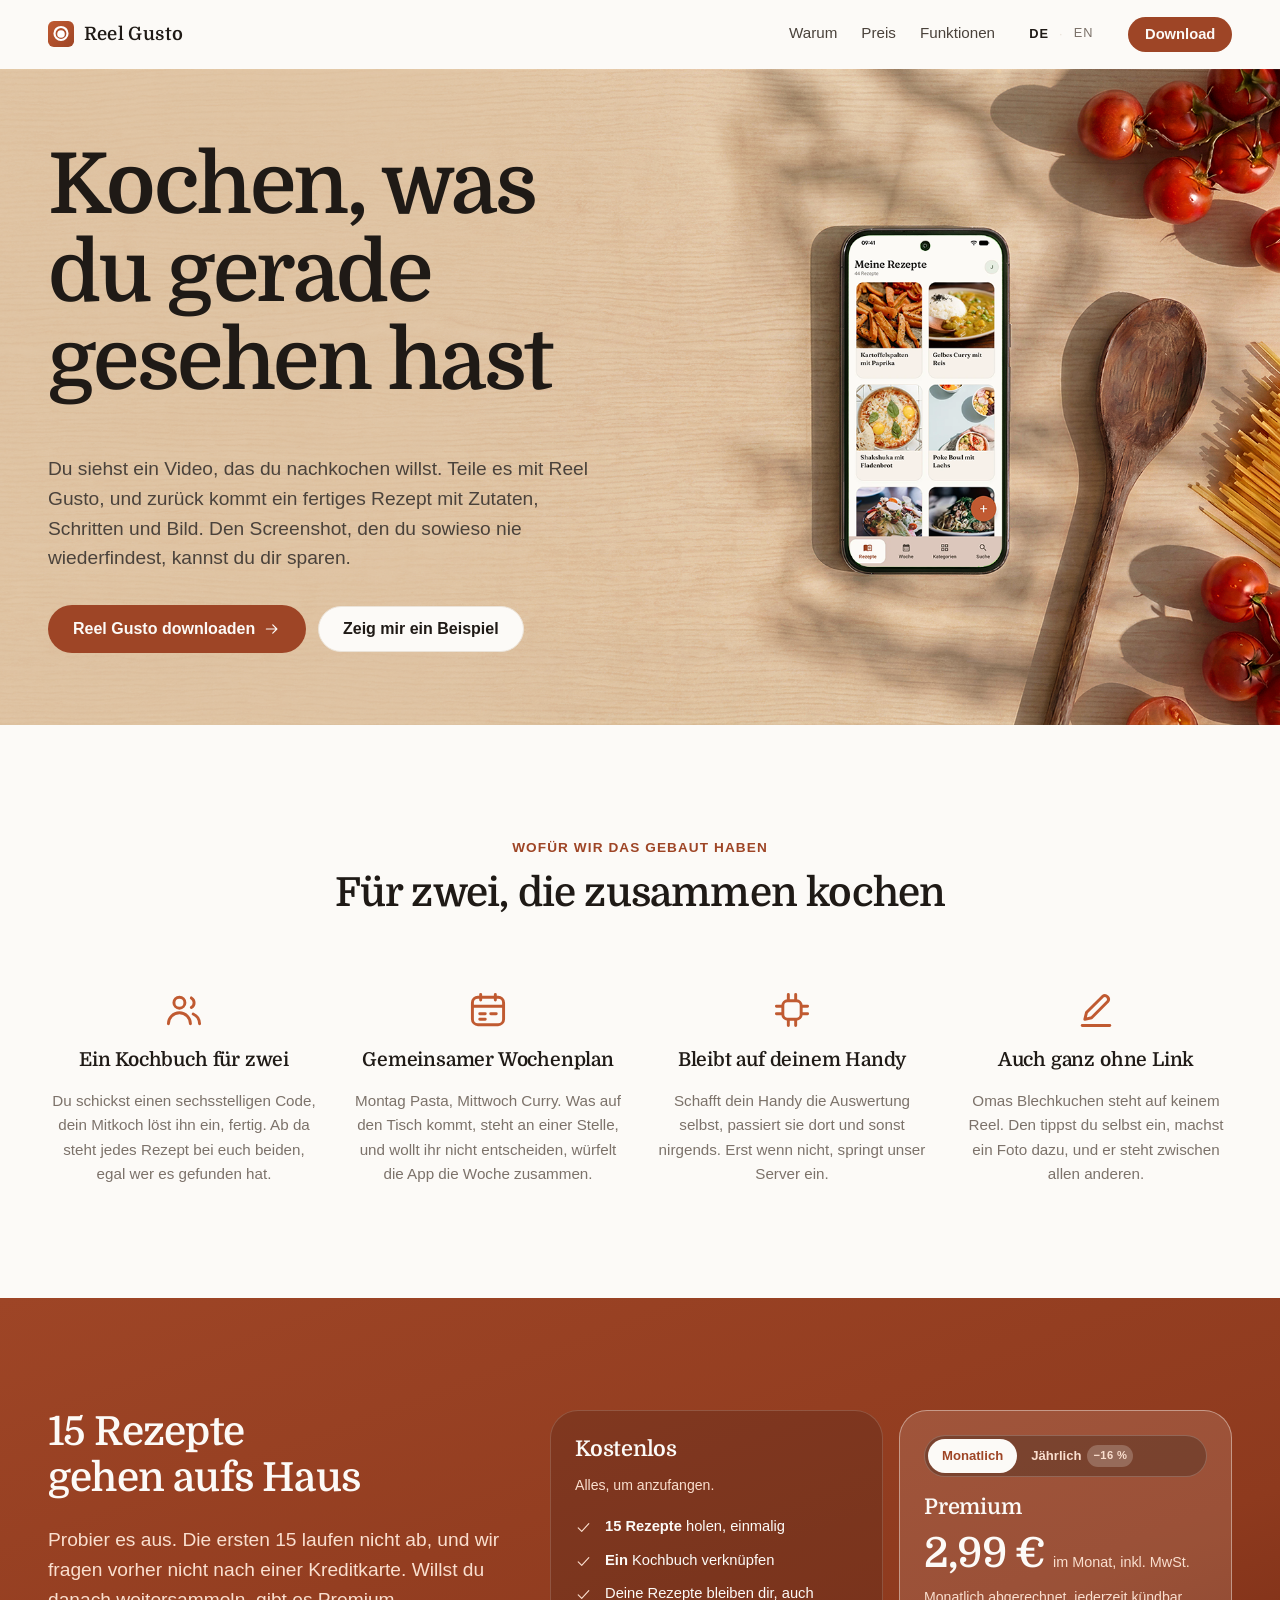
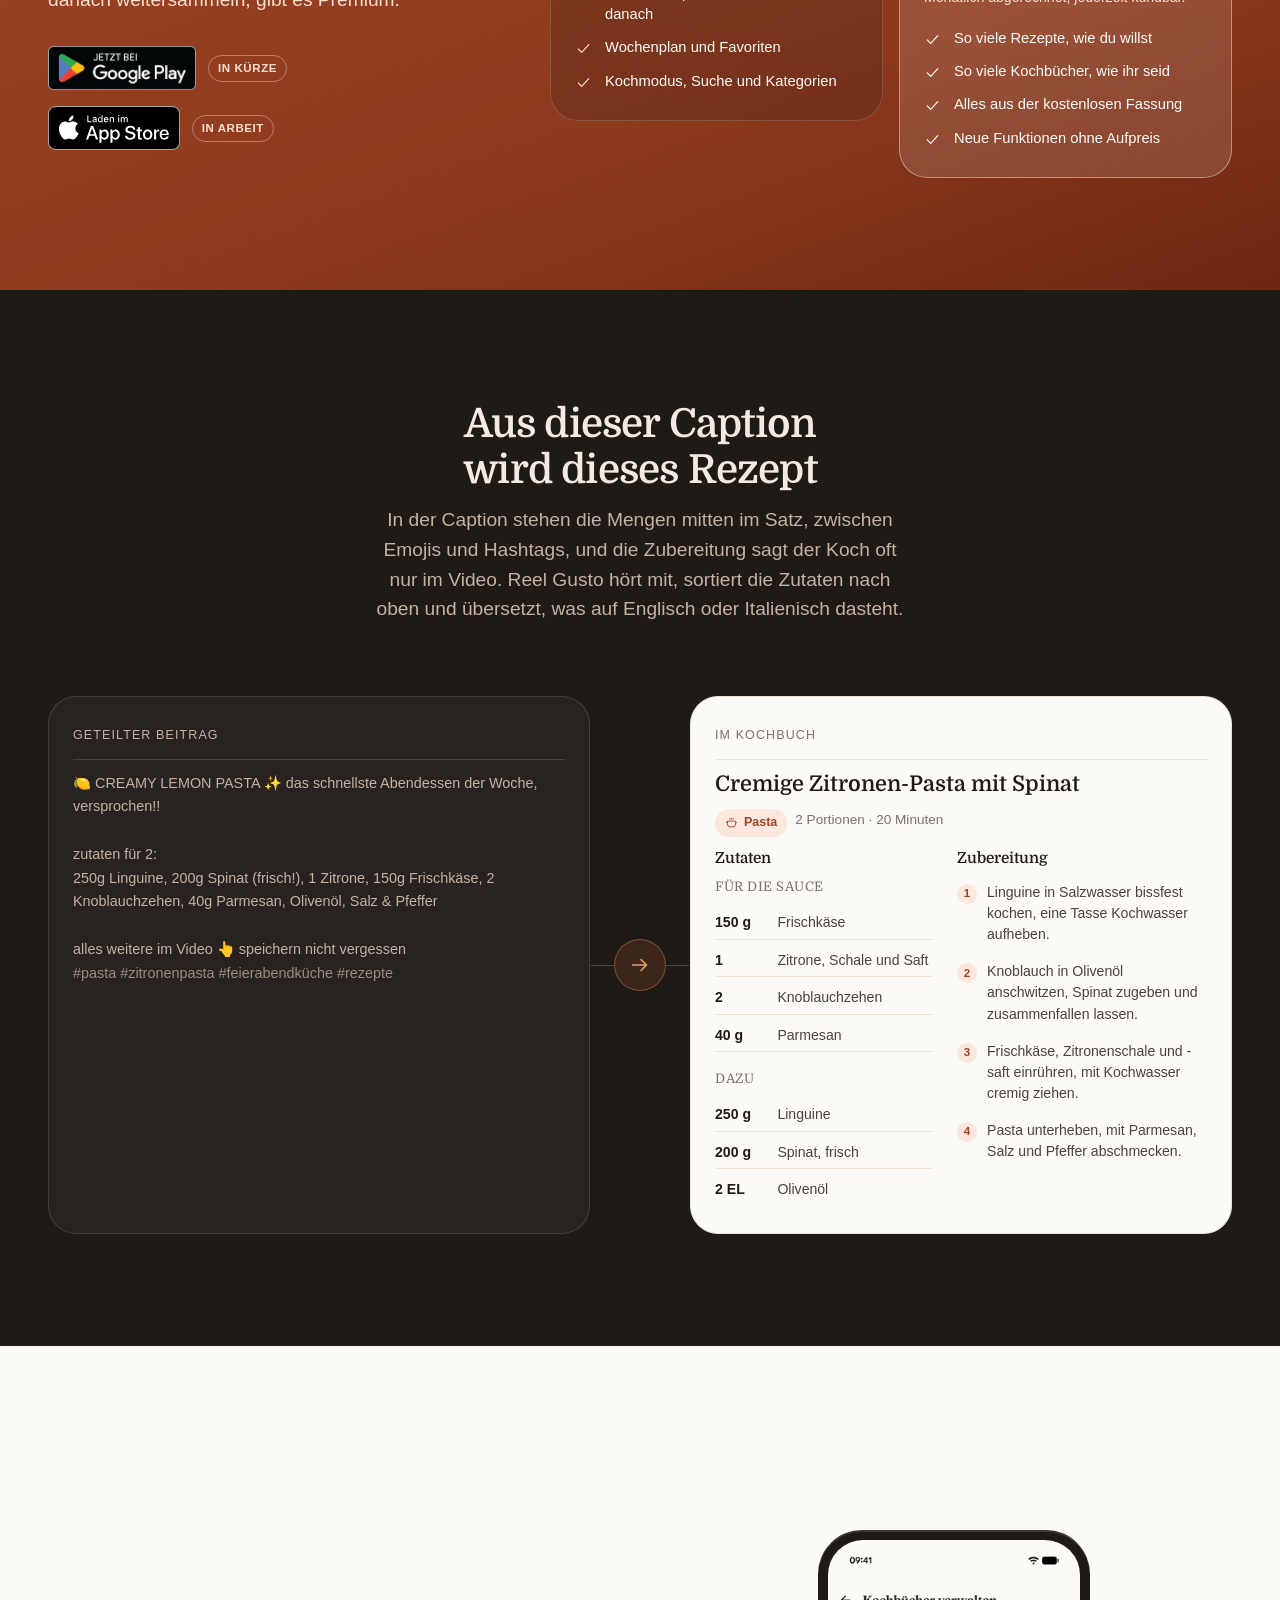
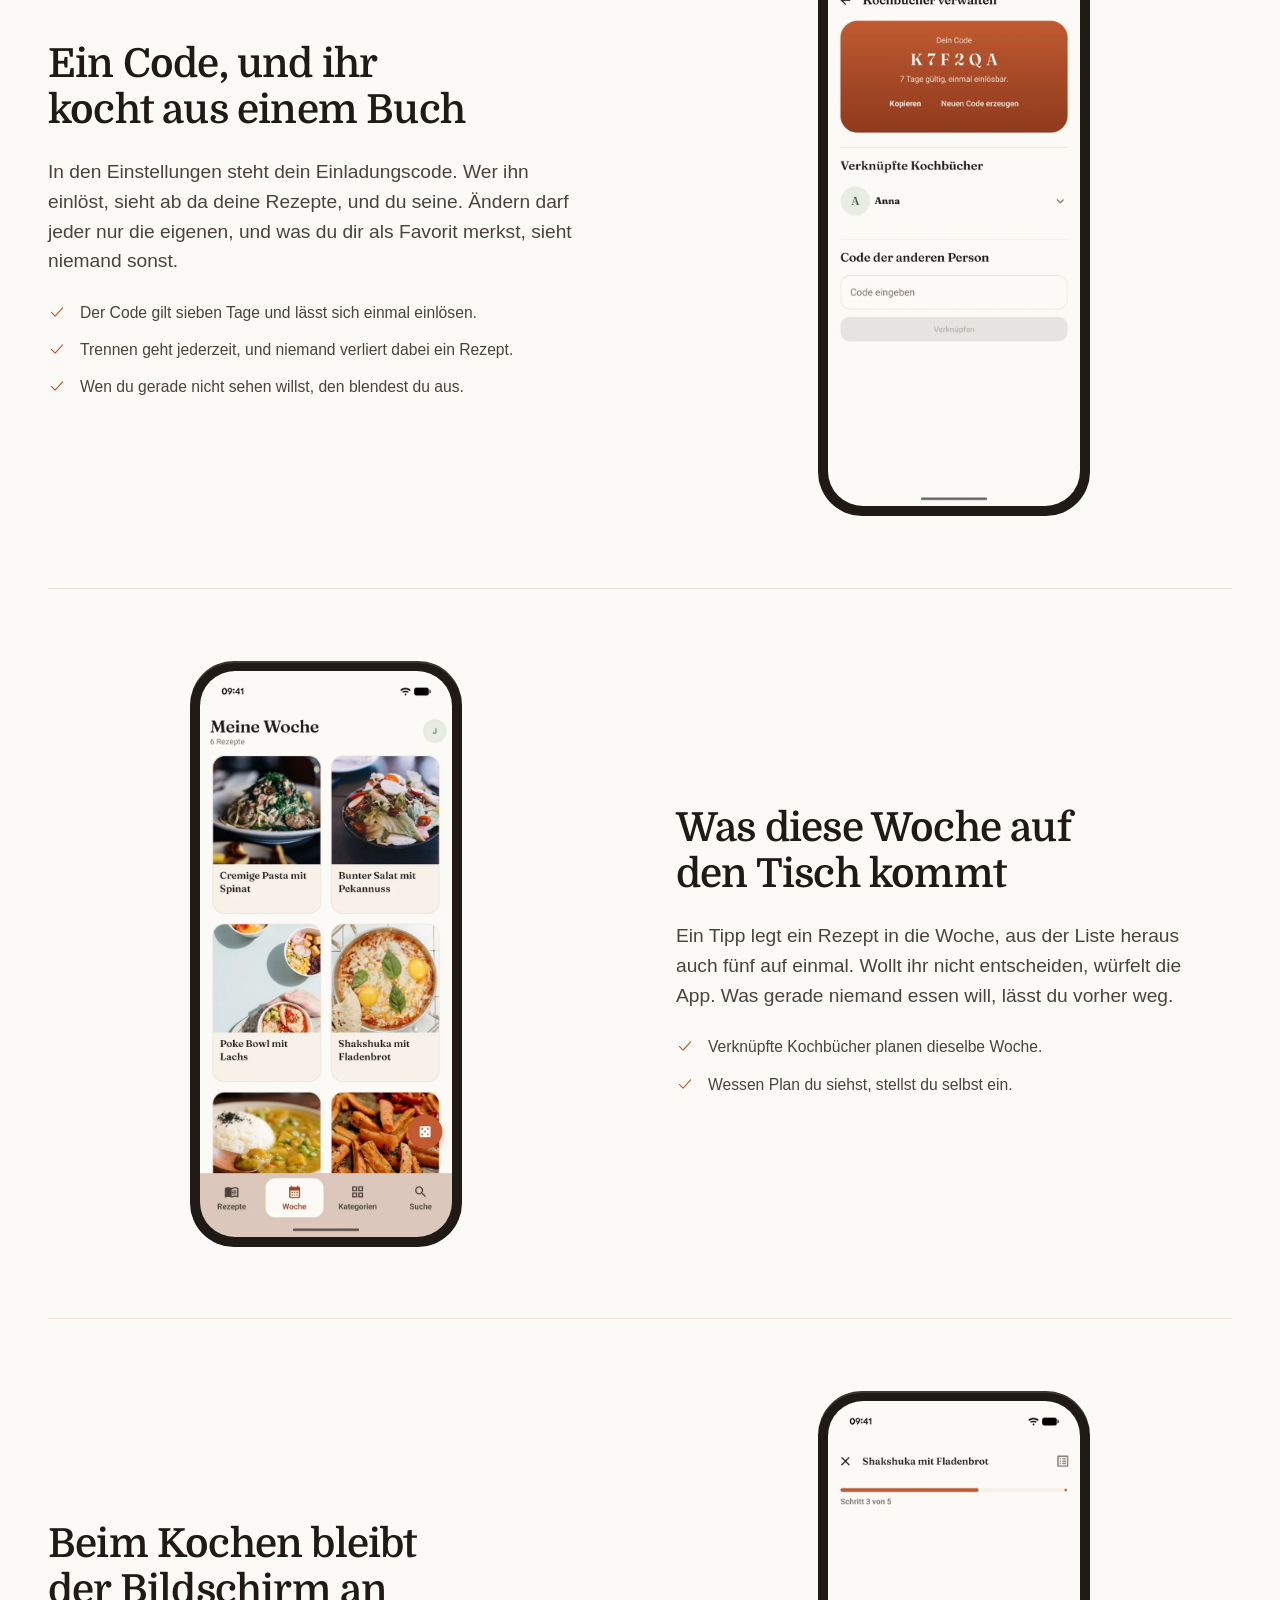
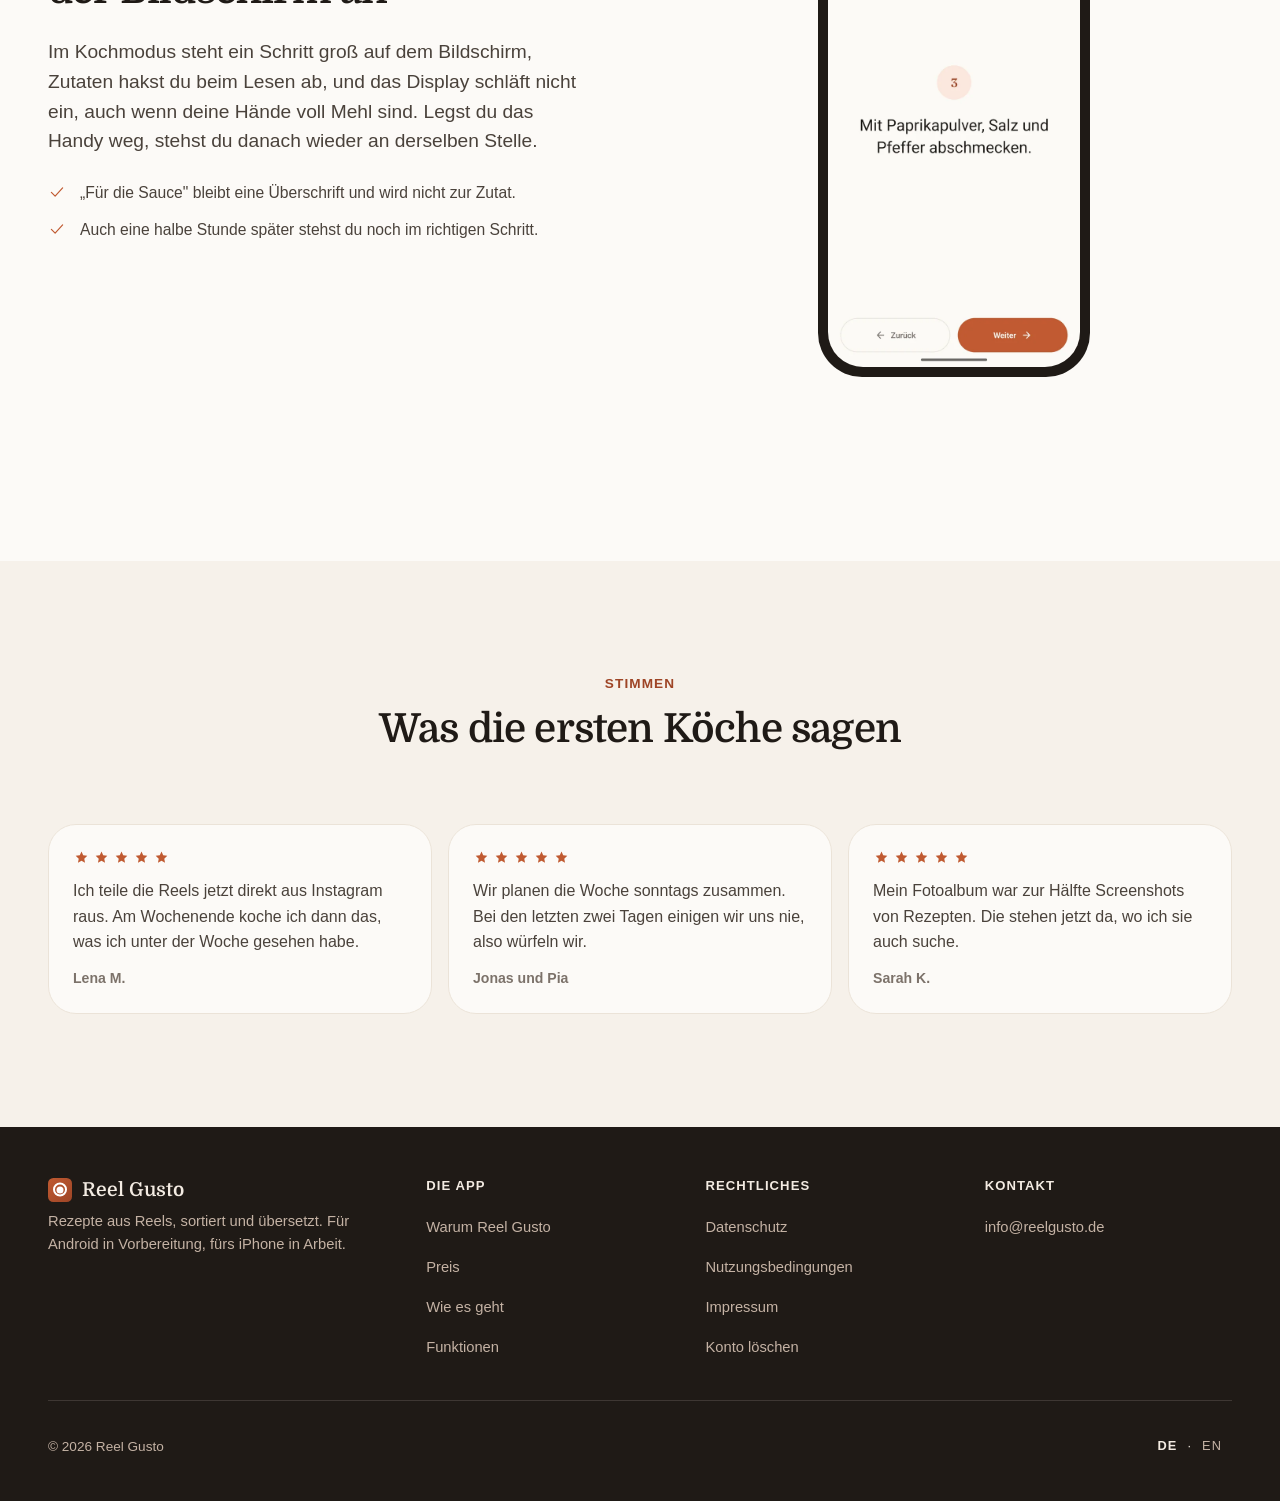
==== index.html @ ca71f384 "Die Wurzel ist die Startseite; die Bestaetigungsseite liegt unter /confirmed/" ====
<!doctype html>
<html lang="de">
<head>
<meta charset="utf-8">
<meta name="viewport" content="width=device-width, initial-scale=1">
<!-- noindex, solange die Angaben Platzhalter sind (siehe web/README.md).
     Raus, sobald Anschrift und Kontakt stehen. -->
<meta name="robots" content="noindex">
<title>Reel Gusto — aus einem Reel wird ein Rezept</title>
<link rel="icon" href="bilder/logo.svg" type="image/svg+xml">
<link rel="apple-touch-icon" href="bilder/logo-180.png">
<meta name="description" content="Teile ein Reel von TikTok oder Instagram, und du bekommst ein fertiges Rezept zurück: Zutaten, Schritte, Bild. Zu zweit nutzbar, mit gemeinsamem Wochenplan. Die ersten 15 Rezepte kosten nichts, danach 2,99 € im Monat.">
<meta name="theme-color" content="#FCFAF7">
<link rel="stylesheet" href="stil.css">
<link rel="stylesheet" href="start.css">
<!-- Weiches Scrollen mit dem Mausrad. Zugabe: Ohne die Datei scrollt die
     Seite wie jede andere - siehe den Kopf von scrollen.js. -->
<script src="scrollen.js" defer></script>
<!--
  Die Startseite des Auftritts. Sie hat zwei Aufgaben, und die zweite ist die
  wichtigere: Sie erklaert, was die App tut - und sie fuehrt zum Holen. Die
  Rechtstexte sind seit dem Umbau NUR noch im Fuss verlinkt: Ein eigener
  Abschnitt "Datenschutz und Rechtliches" mitten auf der Seite nahm den Platz
  ein, an dem der Besucher die App holen sollte, und niemand sucht eine
  Datenschutzerklaerung in der Seitenmitte. Play verlangt eine oeffentlich
  erreichbare URL, keine prominente.

  Statisch, ohne Build-Schritt, fuer GitHub Pages. Alle Pfade sind RELATIV: Die
  Seite liegt unter /kochbuch-web/, absolute Pfade wie /stil.css zeigten dort
  ins Leere.

  Zwei Stylesheets: stil.css traegt Tokens, Schrift und die Rechtsseiten,
  start.css nur diese Seite - siehe den Kopf von start.css.
-->
</head>
<body class="start">

<a class="sprung" href="#inhalt">Zum Inhalt springen</a>

<!--
  THESIS: Diese Seite zeigt die Verwandlung selbst - geteilte Caption links,
  fertiges Rezept rechts - statt die Kachelwand aus Symbol, Titel und Satz, die
  jede App-Startseite dieser Kategorie ausliefert. Und sie fuehrt von jeder
  Scrollhoehe aus an eine Stelle: den Holen-Block.
  OWN-WORLD: Die Palette der App (Sand-Grund, Ink-Tiefe, Clay-Akzent, Sage als
  zweite Stimme), Domine ausschliesslich in Ueberschriften, System-Sans im
  Text, 28px-Radien, KEINE Schatten (getrennt wird ueber Rand und Flaechenton),
  gezeichnete SVG-Symbole in einer Strichstaerke. Zwei gesaettigte Vollflaechen brechen den hellen Grund: die
  dunkle Beweis-Bahn und die Holen-Bahn im Clay-Verlauf.
  STORY: Der Besucher versteht in einem Blick, dass ein geteilter Link ein
  sauberes Rezept wird; er sieht danach die vier Gruende, warum er die App will;
  er glaubt sie, weil drei davon mit Bildschirmfotos belegt sind; er holt sie
  sich - und weiss dabei, was sie kostet.
  FIRST VIEWPORT: Links die Zeile "Aus einem Reel wird ein Rezept" auf voller
  Displaygroesse, Vorspann, der Holen-Knopf, die Preiszeile und die ehrliche
  Standzeile; rechts das Telefon mit der echten Rezeptliste, leicht gekippt und
  angeschnitten. Zusaetzlich im Kopf, ab dem ersten Pixel und auf jeder
  Scrollhoehe: derselbe Holen-Knopf.
  FORM: Der aufgeschlagene Kochbuch-Doppelseite - links Text, rechts Objekt -
  Platz 2 der abgeleiteten Strukturen. Kein Seed-Key: auf diesem Rechner ist
  kein Node installiert, concept-seed.mjs konnte nicht laufen.
  FINISH: unreviewed und undocumented ist unfertig; dieser Build endet mit der
  Durchsicht, dem Urteil und DESIGN.md.
-->

<!-- Die Symbole. Eine Strichstaerke (1.6), ein Stil, keine Emoji als Icon. -->
<svg width="0" height="0" style="position:absolute" aria-hidden="true" focusable="false">
  <defs>
    <g id="i-kalender" fill="none" stroke="currentColor" stroke-width="1.6" stroke-linecap="round" stroke-linejoin="round">
      <rect x="3.5" y="5" width="17" height="15" rx="3"/>
      <path d="M3.5 10h17M8 3.5v3M16 3.5v3"/>
      <path d="M7.5 14h3M13.5 14h3M7.5 17h3"/>
    </g>
    <g id="i-pfeil-rechts" fill="none" stroke="currentColor" stroke-width="1.6" stroke-linecap="round" stroke-linejoin="round">
      <path d="M4.5 12h14M13 6.5l5.5 5.5L13 17.5"/>
    </g>
    <g id="i-haken" fill="none" stroke="currentColor" stroke-width="1.6" stroke-linecap="round" stroke-linejoin="round">
      <path d="m4.5 12.5 5 5 10-11"/>
    </g>
    <g id="i-topf" fill="none" stroke="currentColor" stroke-width="1.6" stroke-linecap="round" stroke-linejoin="round">
      <path d="M4.5 9.5h15v5.8A4.7 4.7 0 0 1 14.8 20H9.2a4.7 4.7 0 0 1-4.7-4.7z"/>
      <path d="M4.5 12H3M19.5 12H21M9 6.5s-.8-1.2 0-2.5M12 6.5s-.8-1.2 0-2.5M15 6.5s-.8-1.2 0-2.5"/>
    </g>
    <g id="i-personen" fill="none" stroke="currentColor" stroke-width="1.6" stroke-linecap="round" stroke-linejoin="round">
      <circle cx="9.5" cy="8" r="3"/>
      <path d="M3.5 19.5a6 6 0 0 1 12 0"/>
      <path d="M16 5.4a3 3 0 0 1 0 5.2M17 14.2a6 6 0 0 1 3.5 5.3"/>
    </g>
    <g id="i-chip" fill="none" stroke="currentColor" stroke-width="1.6" stroke-linecap="round" stroke-linejoin="round">
      <rect x="7" y="7" width="10" height="10" rx="2.5"/>
      <path d="M10 3.5v3M14 3.5v3M10 17.5v3M14 17.5v3M3.5 10h3M3.5 14h3M17.5 10h3M17.5 14h3"/>
    </g>
    <!-- Der gefuellte Stern der Bewertungen. Der offene (i-stern) bleibt fuer die Liste. -->
    <g id="i-stern-voll" fill="currentColor" stroke="none">
      <path d="M12 3.6 14.4 8.9l5.8.7-4.3 4 1.1 5.7L12 16.5l-5 2.8 1.1-5.7-4.3-4 5.8-.7z"/>
    </g>
    <!-- Von Hand eintragen: Stift auf Zeile. -->
    <g id="i-stift" fill="none" stroke="currentColor" stroke-width="1.6" stroke-linecap="round" stroke-linejoin="round">
      <path d="M15.6 4.6a2 2 0 0 1 2.8 2.8L9.6 16.2l-3.7.9.9-3.7z"/>
      <path d="M4.5 20.5h15"/>
    </g>
  </defs>
</svg>

<header class="kopf" id="seitenkopf">
  <div class="bahn kopf-reihe">
    <a class="marke" href="./">
      <img class="marke-logo" src="bilder/logo.svg" width="26" height="26" alt="">
      Reel Gusto
    </a>
    <nav class="kopf-nav" aria-label="Seitenbereiche">
      <a class="nur-breit" href="#staerken">Warum</a>
      <a class="nur-breit" href="#holen">Preis</a>
      <a class="nur-breit" href="#funktionen">Funktionen</a>
      <span class="sprachen">
        <span aria-current="true">DE</span>
        <span class="teiler" aria-hidden="true">·</span>
        <a href="en/" hreflang="en">EN</a>
      </span>
      <!--
        Der Knopf steht NUR auf der Startseite, obwohl der Kopf sonst auf jeder
        Seite derselbe ist (stil.css): Eine Datenschutzerklaerung verkauft
        nichts, und ein Holen-Knopf ueber einem Rechtstext sieht aus wie eine
        Werbeeinblendung im Kleingedruckten.
      -->
      <a class="knopf knopf-voll knopf-kopf" href="#holen">Download</a>
    </nav>
  </div>
</header>

<main id="inhalt" tabindex="-1">

  <!-- ------------------------------------------------------------------ -->
  <section class="held-start">
    <!--
      Das Foto ist der Grund des ersten Bildes, nicht ein Bild daneben: Der
      frueher hier stehende gekippte Telefonrahmen ist darin aufgegangen - das
      Geraet auf der Arbeitsplatte IST das Telefon. Es liegt bewusst rechts und
      der Text links; die Aufnahme ist so angelegt.

      `object-fit: cover` fuellt die Bahn immer vollstaendig und schneidet den
      Ueberschuss symmetrisch ab. Weisse Balken kann es damit nicht geben - auch
      nicht auf 21:9, auch nicht auf 32:9. Was sich aendert, ist nur, wie viel
      man sieht: auf einem Telefon hochkant die mittleren rund 40 Prozent.
    -->
    <img class="held-foto" src="bilder/header.webp"
         width="2560" height="1174" fetchpriority="high" decoding="async"
         alt="Ein Smartphone liegt auf einer hellen Holzarbeitsplatte und zeigt die Rezeptliste der App; daneben Kirschtomaten, ein Holzloeffel und rohe Spaghetti.">
    <!--
      KEIN Schleier hinter dem Text, und das ist gemessen: Auf dieser Platte
      kommt Ink900 in der linken Bildhaelfte im Mittel auf 9,9:1 und im
      dunkelsten Punkt noch auf 7,3:1 - kein einziger Messpunkt faellt unter
      4,5:1. Wer das Foto gegen ein dunkleres tauscht, misst neu und legt
      gegebenenfalls einen Sand50-Verlauf darunter; eine erste, dunklere Fassung
      dieses Bildes kam im Schatten auf 2,5:1 und haette einen gebraucht.
    -->
    <div class="bahn held-raster">
      <div class="held-text">
        <h1>Kochen, was du gerade gesehen hast</h1>
        <p class="gross">
          Du siehst ein Video, das du nachkochen willst. Teile es mit Reel Gusto, und
          zurück kommt ein fertiges Rezept mit Zutaten, Schritten und Bild. Den
          Screenshot, den du sowieso nie wiederfindest, kannst du dir sparen.
        </p>
        <div class="knopf-reihe">
          <a class="knopf knopf-voll" href="#holen">
            Reel Gusto downloaden
            <svg width="18" height="18" viewBox="0 0 24 24" aria-hidden="true"><use href="#i-pfeil-rechts"/></svg>
          </a>
          <a class="knopf knopf-weiss" href="#verwandlung">Zeig mir ein Beispiel</a>
        </div>
      </div>
    </div>
  </section>

  <!-- ------------------------------------------------------------------ -->
  <!--
    Die vier Gruende, und zwar in voller Groesse. Sie standen vorher als
    Vierzeiler unter den Funktionen - eine Zeile Text neben einem 20px-Symbol,
    ganz unten in einer hellen Bahn - und wurden dort ueberblaettert. Zwei der
    frueheren vier sind ueberdies KEINE Gruende, sondern
    Selbstverstaendlichkeiten (Kategorien, Favoriten) bzw. eine Fussnote (sechs
    Sprachen); sie stehen jetzt als kleine Zeile hinter den Funktionen. An ihrer
    Stelle stehen die beiden, die die App wirklich von einem Ordner voller
    Screenshots unterscheiden: der geteilte Wochenplan und das verknuepfte
    Kochbuch.
  -->
  <section class="band" id="staerken">
    <div class="bahn" data-auftritt-gruppe>

      <div class="staerken-kopf" data-auftritt>
        <p class="augenbraue">Wofür wir das gebaut haben</p>
        <h2>Für zwei, die zusammen kochen</h2>
      </div>

      <div class="staerken-raster">

        <article class="staerke" data-auftritt>
          <svg class="staerke-zeichen" width="44" height="44" viewBox="0 0 24 24" aria-hidden="true"><use href="#i-personen"/></svg>
          <h3>Ein Kochbuch für zwei</h3>
          <p>
            Du schickst einen sechsstelligen Code, dein Mitkoch löst ihn ein, fertig.
            Ab da steht jedes Rezept bei euch beiden, egal wer es gefunden hat.
          </p>
        </article>

        <article class="staerke" data-auftritt>
          <svg class="staerke-zeichen" width="44" height="44" viewBox="0 0 24 24" aria-hidden="true"><use href="#i-kalender"/></svg>
          <h3>Gemeinsamer Wochenplan</h3>
          <p>
            Montag Pasta, Mittwoch Curry. Was auf den Tisch kommt, steht an einer
            Stelle, und wollt ihr nicht entscheiden, würfelt die App die Woche zusammen.
          </p>
        </article>

        <article class="staerke" data-auftritt>
          <svg class="staerke-zeichen" width="44" height="44" viewBox="0 0 24 24" aria-hidden="true"><use href="#i-chip"/></svg>
          <h3>Bleibt auf deinem Handy</h3>
          <p>
            Schafft dein Handy die Auswertung selbst, passiert sie dort und sonst
            nirgends. Erst wenn nicht, springt unser Server ein.
          </p>
        </article>

        <article class="staerke" data-auftritt>
          <svg class="staerke-zeichen" width="44" height="44" viewBox="0 0 24 24" aria-hidden="true"><use href="#i-stift"/></svg>
          <h3>Auch ganz ohne Link</h3>
          <p>
            Omas Blechkuchen steht auf keinem Reel. Den tippst du selbst ein, machst
            ein Foto dazu, und er steht zwischen allen anderen.
          </p>
        </article>

      </div>
    </div>
  </section>

  <!-- ------------------------------------------------------------------ -->
  <!--
    Der Holen-Block. Er traegt den Preis mit, statt ihn in eine eigene Bahn zu
    stellen: Wer sich entscheidet, entscheidet ueber beides zugleich - was es
    kann und was es kostet. Eine getrennte Preisbahn ohne Knopf war eine Bahn,
    an deren Ende der Besucher nichts tun konnte.
  -->
  <section class="band band-clay" id="holen">
    <div class="bahn holen-raster" data-auftritt-gruppe>

      <div class="holen-haupt" data-auftritt>
        <h2>15 Rezepte gehen aufs Haus</h2>
        <p class="gross" style="margin-top:var(--sp-xl)">
          Probier es aus. Die ersten 15 laufen nicht ab, und wir fragen vorher nicht
          nach einer Kreditkarte. Willst du danach weitersammeln, gibt es Premium.
        </p>

        <!--
          Die offiziellen Abzeichen von Google und Apple, unveraendert aus deren
          Markenportalen (Herkunft und Regeln: web/README.md). Sie sind
          weiterhin KEINE Links: Die Store-Eintraege gibt es noch nicht, und
          beide Richtlinien verlangen, dass das Abzeichen auf den Eintrag
          zeigt. Deshalb steht neben jedem, woran es gerade ist - ohne diesen
          Zusatz behauptet ein Abzeichen Verfuegbarkeit.

          Die Masse am <img> sind die der Datei; die Anzeigehoehe steht in
          start.css. Die beiden Play-Dateien sind auf ihre sichtbare Flaeche
          zugeschnitten, damit sie neben dem Apple-Abzeichen gleich gross
          stehen - der von Google verlangte Freiraum kommt aus dem Layout.
        -->
        <div class="store-liste">
          <div class="store-badge">
            <img src="bilder/badge-google-play-de.png"
                 width="646" height="192" loading="lazy" decoding="async"
                 alt="Jetzt bei Google Play">
            <span class="store-status">in Kürze</span>
          </div>
          <div class="store-badge">
            <img src="bilder/badge-app-store-de.svg"
                 width="120" height="40" loading="lazy" decoding="async"
                 alt="Laden im App Store">
            <span class="store-status">in Arbeit</span>
          </div>
        </div>
      </div>

      <!--
        Die beiden Tarife nebeneinander. Der Umschalter monatlich/jaehrlich ist
        ein Paar Radio-Knoepfe plus :has() und KEIN JavaScript: Die Seite kommt
        sonst ohne aus, und ein Preis, den erst ein Skript einsetzt, ist bei
        abgeschaltetem JavaScript ein leeres Feld. Wo :has() fehlt, bleibt der
        MONATSPREIS stehen - also der hoehere. Eine Anzeige, die zu niedrig
        faellt, waere die falsche Richtung (PAngV).
      -->
      <div class="plan-paar">

        <article class="plan" data-auftritt style="--i:1">
          <h3>Kostenlos</h3>
          <p class="plan-satz">Alles, um anzufangen.</p>
          <ul class="plan-liste">
            <li><svg width="17" height="17" viewBox="0 0 24 24" aria-hidden="true"><use href="#i-haken"/></svg><span><b>15 Rezepte</b> holen, einmalig</span></li>
            <li><svg width="17" height="17" viewBox="0 0 24 24" aria-hidden="true"><use href="#i-haken"/></svg><span><b>Ein</b> Kochbuch verknüpfen</span></li>
            <li><svg width="17" height="17" viewBox="0 0 24 24" aria-hidden="true"><use href="#i-haken"/></svg><span>Deine Rezepte bleiben dir, auch danach</span></li>
            <li><svg width="17" height="17" viewBox="0 0 24 24" aria-hidden="true"><use href="#i-haken"/></svg><span>Wochenplan und Favoriten</span></li>
            <li><svg width="17" height="17" viewBox="0 0 24 24" aria-hidden="true"><use href="#i-haken"/></svg><span>Kochmodus, Suche und Kategorien</span></li>
          </ul>
        </article>

        <article class="plan plan-voll" data-auftritt style="--i:1">
          <div class="takt-schalter">
            <input class="takt-eingabe" type="radio" name="takt" id="takt-monat" checked>
            <label for="takt-monat">Monatlich</label>
            <input class="takt-eingabe" type="radio" name="takt" id="takt-jahr">
            <label for="takt-jahr">Jährlich<span class="takt-sparen">−16 %</span></label>
          </div>

          <h3>Premium</h3>

          <p class="plan-preis">
            <b class="nur-monat">2,99 €</b><b class="nur-jahr">29,99 €</b>
            <span class="nur-monat">im Monat, inkl. MwSt.</span><span class="nur-jahr">im Jahr, inkl. MwSt.</span>
          </p>
          <p class="plan-satz nur-monat">Monatlich abgerechnet, jederzeit kündbar.</p>
          <p class="plan-satz nur-jahr">Das sind 2,50 € im Monat. Jederzeit kündbar.</p>

          <ul class="plan-liste">
            <li><svg width="17" height="17" viewBox="0 0 24 24" aria-hidden="true"><use href="#i-haken"/></svg><span>So viele Rezepte, wie du willst</span></li>
            <li><svg width="17" height="17" viewBox="0 0 24 24" aria-hidden="true"><use href="#i-haken"/></svg><span>So viele Kochbücher, wie ihr seid</span></li>
            <li><svg width="17" height="17" viewBox="0 0 24 24" aria-hidden="true"><use href="#i-haken"/></svg><span>Alles aus der kostenlosen Fassung</span></li>
            <li><svg width="17" height="17" viewBox="0 0 24 24" aria-hidden="true"><use href="#i-haken"/></svg><span>Neue Funktionen ohne Aufpreis</span></li>
          </ul>
        </article>

      </div>

    </div>
  </section>

  <!-- ------------------------------------------------------------------ -->
  <section class="band band-dunkel" id="verwandlung">
    <div class="bahn">

      <div class="verwandlung-kopf" data-auftritt>
        <h2>Aus dieser Caption wird dieses Rezept</h2>
        <p class="gross">
          In der Caption stehen die Mengen mitten im Satz, zwischen Emojis und
          Hashtags, und die Zubereitung sagt der Koch oft nur im Video. Reel Gusto hört
          mit, sortiert die Zutaten nach oben und übersetzt, was auf Englisch oder
          Italienisch dasteht.
        </p>
      </div>

      <div class="verwandlung" id="verwandlung-block">
        <div class="blatt blatt-roh">
          <div class="blatt-kopf">
            <span class="blatt-marke">Geteilter Beitrag</span>
          </div>
          <p class="roh-text">🍋 CREAMY LEMON PASTA ✨ das schnellste Abendessen der Woche, versprochen!!

zutaten für 2:
250g Linguine, 200g Spinat (frisch!), 1 Zitrone, 150g Frischkäse, 2 Knoblauchzehen, 40g Parmesan, Olivenöl, Salz &amp; Pfeffer

alles weitere im Video 👆 speichern nicht vergessen
<span class="hash">#pasta #zitronenpasta #feierabendküche #rezepte</span></p>
        </div>

        <!--
          Ein Pfeil, EINE Richtung. Hier stand ein Doppelpfeil, und der
          behauptete, die Verwandlung liefe auch rueckwaerts - aus dem Rezept
          wieder eine Caption. Sie laeuft von links nach rechts, und nur so.
        -->
        <div class="pfeil" aria-hidden="true">
          <svg viewBox="0 0 24 24"><use href="#i-pfeil-rechts"/></svg>
        </div>

        <div class="blatt blatt-rezept">
          <div class="blatt-kopf">
            <span class="blatt-marke stufe" style="--i:0">Im Kochbuch</span>
          </div>
          <div class="rezept-titel stufe" style="--i:1">Cremige Zitronen-Pasta mit Spinat</div>
          <div class="rezept-meta stufe" style="--i:2">
            <span class="marke-chip">
              <svg width="13" height="13" viewBox="0 0 24 24" aria-hidden="true"><use href="#i-topf"/></svg>
              Pasta
            </span>
            <span>2 Portionen · 20 Minuten</span>
          </div>

          <div class="rezept-spalten">
            <div class="stufe" style="--i:3">
              <h3>Zutaten</h3>
              <ul class="zutaten">
                <li class="gruppe">Für die Sauce</li>
                <li><span class="menge">150 g</span> Frischkäse</li>
                <li><span class="menge">1</span> Zitrone, Schale und Saft</li>
                <li><span class="menge">2</span> Knoblauchzehen</li>
                <li><span class="menge">40 g</span> Parmesan</li>
                <li class="gruppe">Dazu</li>
                <li><span class="menge">250 g</span> Linguine</li>
                <li><span class="menge">200 g</span> Spinat, frisch</li>
                <li><span class="menge">2 EL</span> Olivenöl</li>
              </ul>
            </div>
            <div class="stufe" style="--i:4">
              <h3>Zubereitung</h3>
              <ol class="schritte">
                <li><span class="nr">1</span><span>Linguine in Salzwasser bissfest kochen, eine Tasse Kochwasser aufheben.</span></li>
                <li><span class="nr">2</span><span>Knoblauch in Olivenöl anschwitzen, Spinat zugeben und zusammenfallen lassen.</span></li>
                <li><span class="nr">3</span><span>Frischkäse, Zitronenschale und -saft einrühren, mit Kochwasser cremig ziehen.</span></li>
                <li><span class="nr">4</span><span>Pasta unterheben, mit Parmesan, Salz und Pfeffer abschmecken.</span></li>
              </ol>
            </div>
          </div>
        </div>
      </div>

    </div>
  </section>

  <!-- ------------------------------------------------------------------ -->
  <section class="band" id="funktionen">
    <div class="bahn">

      <!--
        Die Reihenfolge folgt den Gruenden darueber: zuerst der Beleg fuer den
        wichtigsten (verknuepfte Kochbuecher), dann der Wochenplan, dann der
        Kochmodus. Vorher stand das Verknuepfen an dritter und letzter Stelle -
        also ausgerechnet der Punkt, den sonst niemand hat.
      -->
      <div class="zug" data-auftritt-gruppe>
        <div class="zug-text" data-auftritt>
          <h2>Ein Code, und ihr kocht aus einem Buch</h2>
          <p class="gross">
            In den Einstellungen steht dein Einladungscode. Wer ihn einlöst, sieht ab da
            deine Rezepte, und du seine. Ändern darf jeder nur die eigenen, und was du
            dir als Favorit merkst, sieht niemand sonst.
          </p>
          <ul class="zug-punkte">
            <li><svg width="18" height="18" viewBox="0 0 24 24" aria-hidden="true"><use href="#i-haken"/></svg>
              <span>Der Code gilt sieben Tage und lässt sich einmal einlösen.</span></li>
            <li><svg width="18" height="18" viewBox="0 0 24 24" aria-hidden="true"><use href="#i-haken"/></svg>
              <span>Trennen geht jederzeit, und niemand verliert dabei ein Rezept.</span></li>
            <li><svg width="18" height="18" viewBox="0 0 24 24" aria-hidden="true"><use href="#i-haken"/></svg>
              <span>Wen du gerade nicht sehen willst, den blendest du aus.</span></li>
          </ul>
        </div>
        <div class="zug-bild" data-auftritt style="--i:1">
          <div class="telefon">
            <img class="schirm-bild" src="bilder/app-kochbuecher.webp"
                 width="640" height="1436" loading="lazy" decoding="async"
                 alt="Die Kochbuch-Verwaltung der App: der eigene Einladungscode und ein verknuepftes Kochbuch.">
          </div>
        </div>
      </div>

      <div class="zug zug-gedreht" data-auftritt-gruppe>
        <div class="zug-text" data-auftritt>
          <h2>Was diese Woche auf den Tisch kommt</h2>
          <p class="gross">
            Ein Tipp legt ein Rezept in die Woche, aus der Liste heraus auch fünf auf
            einmal. Wollt ihr nicht entscheiden, würfelt die App. Was gerade niemand
            essen will, lässt du vorher weg.
          </p>
          <ul class="zug-punkte">
            <li><svg width="18" height="18" viewBox="0 0 24 24" aria-hidden="true"><use href="#i-haken"/></svg>
              <span>Verknüpfte Kochbücher planen dieselbe Woche.</span></li>
            <li><svg width="18" height="18" viewBox="0 0 24 24" aria-hidden="true"><use href="#i-haken"/></svg>
              <span>Wessen Plan du siehst, stellst du selbst ein.</span></li>
          </ul>
        </div>
        <div class="zug-bild" data-auftritt style="--i:1">
          <div class="telefon">
            <img class="schirm-bild" src="bilder/app-woche.webp"
                 width="640" height="1436" loading="lazy" decoding="async"
                 alt="Der Wochenplan der App mit sechs eingeplanten Rezepten und dem Wuerfel-Knopf unten rechts.">
          </div>
        </div>
      </div>

      <div class="zug" data-auftritt-gruppe>
        <div class="zug-text" data-auftritt>
          <h2>Beim Kochen bleibt der Bildschirm an</h2>
          <p class="gross">
            Im Kochmodus steht ein Schritt groß auf dem Bildschirm, Zutaten hakst du
            beim Lesen ab, und das Display schläft nicht ein, auch wenn deine Hände voll
            Mehl sind. Legst du das Handy weg, stehst du danach wieder an derselben Stelle.
          </p>
          <ul class="zug-punkte">
            <li><svg width="18" height="18" viewBox="0 0 24 24" aria-hidden="true"><use href="#i-haken"/></svg>
              <span>„Für die Sauce" bleibt eine Überschrift und wird nicht zur Zutat.</span></li>
            <li><svg width="18" height="18" viewBox="0 0 24 24" aria-hidden="true"><use href="#i-haken"/></svg>
              <span>Auch eine halbe Stunde später stehst du noch im richtigen Schritt.</span></li>
          </ul>
        </div>
        <div class="zug-bild" data-auftritt style="--i:1">
          <div class="telefon">
            <img class="schirm-bild" src="bilder/app-kochmodus.webp"
                 width="640" height="1436" loading="lazy" decoding="async"
                 alt="Der Kochmodus der App: Schritt 3 von 5 gross dargestellt, unten die Knoepfe Zurueck und Weiter.">
          </div>
        </div>
      </div>


    </div>
  </section>

  <!-- ------------------------------------------------------------------ -->
  <section class="band band-sand" id="stimmen">
    <div class="bahn" data-auftritt-gruppe>

      <div class="staerken-kopf" data-auftritt>
        <p class="augenbraue">Stimmen</p>
        <h2>Was die ersten Köche sagen</h2>
      </div>

      <!--
        ACHTUNG: Die Saetze sind ERFUNDEN. Der sichtbare rote Hinweis darueber
        ist auf Wunsch entfallen; die Sache selbst bleibt: Erfundene
        Bewertungen sind irrefuehrende Werbung (Paragraf 5b Absatz 3 UWG). Vor
        der Veroeffentlichung durch echte Stimmen ersetzen oder die ganze Bahn
        entfernen.
      -->
      <div class="stimmen-raster">
        <figure class="stimme" data-auftritt>
          <div class="sterne" role="img" aria-label="5 von 5 Sternen"><svg width="17" height="17" viewBox="0 0 24 24" aria-hidden="true"><use href="#i-stern-voll"/></svg><svg width="17" height="17" viewBox="0 0 24 24" aria-hidden="true"><use href="#i-stern-voll"/></svg><svg width="17" height="17" viewBox="0 0 24 24" aria-hidden="true"><use href="#i-stern-voll"/></svg><svg width="17" height="17" viewBox="0 0 24 24" aria-hidden="true"><use href="#i-stern-voll"/></svg><svg width="17" height="17" viewBox="0 0 24 24" aria-hidden="true"><use href="#i-stern-voll"/></svg></div>
          <blockquote>Ich teile die Reels jetzt direkt aus Instagram raus. Am Wochenende koche ich dann das, was ich unter der Woche gesehen habe.</blockquote>
          <figcaption>Lena M.</figcaption>
        </figure>
        <figure class="stimme" data-auftritt>
          <div class="sterne" role="img" aria-label="5 von 5 Sternen"><svg width="17" height="17" viewBox="0 0 24 24" aria-hidden="true"><use href="#i-stern-voll"/></svg><svg width="17" height="17" viewBox="0 0 24 24" aria-hidden="true"><use href="#i-stern-voll"/></svg><svg width="17" height="17" viewBox="0 0 24 24" aria-hidden="true"><use href="#i-stern-voll"/></svg><svg width="17" height="17" viewBox="0 0 24 24" aria-hidden="true"><use href="#i-stern-voll"/></svg><svg width="17" height="17" viewBox="0 0 24 24" aria-hidden="true"><use href="#i-stern-voll"/></svg></div>
          <blockquote>Wir planen die Woche sonntags zusammen. Bei den letzten zwei Tagen einigen wir uns nie, also würfeln wir.</blockquote>
          <figcaption>Jonas und Pia</figcaption>
        </figure>
        <figure class="stimme" data-auftritt>
          <div class="sterne" role="img" aria-label="5 von 5 Sternen"><svg width="17" height="17" viewBox="0 0 24 24" aria-hidden="true"><use href="#i-stern-voll"/></svg><svg width="17" height="17" viewBox="0 0 24 24" aria-hidden="true"><use href="#i-stern-voll"/></svg><svg width="17" height="17" viewBox="0 0 24 24" aria-hidden="true"><use href="#i-stern-voll"/></svg><svg width="17" height="17" viewBox="0 0 24 24" aria-hidden="true"><use href="#i-stern-voll"/></svg><svg width="17" height="17" viewBox="0 0 24 24" aria-hidden="true"><use href="#i-stern-voll"/></svg></div>
          <blockquote>Mein Fotoalbum war zur Hälfte Screenshots von Rezepten. Die stehen jetzt da, wo ich sie auch suche.</blockquote>
          <figcaption>Sarah K.</figcaption>
        </figure>
      </div>

    </div>
  </section>

</main>

<footer class="seitenfuss">
  <div class="bahn">
    <div class="fuss-raster">
      <div>
        <a class="fuss-marke" href="./">
          <img class="marke-logo" src="bilder/logo.svg" width="24" height="24" alt="">
          Reel Gusto
        </a>
        <p class="fuss-satz">
          Rezepte aus Reels, sortiert und übersetzt. Für Android in Vorbereitung,
          fürs iPhone in Arbeit.
        </p>
      </div>
      <div class="fuss-spalte">
        <b>Die App</b>
        <a href="#staerken">Warum Reel Gusto</a>
        <a href="#holen">Preis</a>
        <a href="#verwandlung">Wie es geht</a>
        <a href="#funktionen">Funktionen</a>
      </div>
      <div class="fuss-spalte">
        <b>Rechtliches</b>
        <a href="datenschutz/index.html">Datenschutz</a>
        <a href="agb/index.html">Nutzungsbedingungen</a>
        <a href="impressum/index.html">Impressum</a>
        <a href="konto-loeschen/index.html">Konto löschen</a>
      </div>
      <div class="fuss-spalte">
        <b>Kontakt</b>
        <a href="mailto:info@reelgusto.de">info@reelgusto.de</a>
      </div>
    </div>
    <div class="fuss-zeile">
      <span>© 2026 Reel Gusto</span>
      <span class="sprachen">
        <span aria-current="true">DE</span>
        <span class="teiler" aria-hidden="true">·</span>
        <a href="en/" hreflang="en">EN</a>
      </span>
    </div>
  </div>
</footer>

<script>
/*
  Zwei Handgriffe, mehr nicht - und beide sind Zugabe: Ohne JavaScript steht die
  Seite vollstaendig da.

  1. Der Kopf bekommt erst einen Rand, wenn wirklich etwas darunter durchlaeuft.
  2. Alles, was sich bewegt, haengt an EINEM Beobachter: die Bahnen mit
     `data-auftritt` und der Verwandlungsblock mit seiner eigenen Choreografie.
     Beide bekommen dieselbe Klasse `.ist-da`, sobald sie ins Bild kommen - was
     daraus wird, entscheidet start.css.

  Die beiden Klassen, die etwas AUSBLENDEN (`.auftritt-an` am <html>, `.laeuft`
  am Block), werden HIER gesetzt und nicht im HTML: Was ein fehlgeschlagenes
  Skript ausblendet, sieht niemand wieder. Ohne JavaScript, ohne
  IntersectionObserver und bei abbestellter Bewegung steht die Seite darum
  fertig da, statt leer zu bleiben.
*/
(function () {
  var kopf = document.getElementById('seitenkopf');
  var amAnschlag = false;
  addEventListener('scroll', function () {
    var jetzt = scrollY > 8;
    if (jetzt !== amAnschlag) {
      amAnschlag = jetzt;
      kopf.setAttribute('data-gescrollt', jetzt ? 'ja' : 'nein');
    }
  }, { passive: true });

  var ruhig = matchMedia('(prefers-reduced-motion: reduce)');
  if (ruhig.matches || !('IntersectionObserver' in window)) return;

  document.documentElement.classList.add('auftritt-an');

  var beobachter = new IntersectionObserver(function (eintraege, b) {
    eintraege.forEach(function (e) {
      if (!e.isIntersecting) return;
      e.target.classList.add('ist-da');
      b.unobserve(e.target);
    });
  }, {
    /*
      Kein `threshold`, sondern ein von unten eingezogener Rand: Ein Schwellwert
      in Prozent wartet bei einer Bahn, die hoeher ist als das Fenster, auf
      etwas, das nie eintritt. So tritt jede Bahn ein, sobald sie ein Stueck
      weit im Bild steht - egal wie hoch sie ist.
    */
    rootMargin: '0px 0px -12% 0px'
  });

  var sofort = [];

  /*
    Was beim Laden schon ANGESCHNITTEN ist - oder knapp darunter liegt -,
    gehoert zum Auftakt und nicht zum Scrollen. Unter dem Foto steht auf jedem
    Fenster ein Stueck der naechsten Bahn im Bild; wartete sie auf den
    Beobachter, waere sie ein leerer Streifen, und zwar so lange, bis sie zu
    zwoelf Prozent im Bild steht. Sie laeuft deshalb im ersten Bild mit, nur
    zeitversetzt dahinter (`.im-ersten-bild`).

    Gemessen wird mit einem Drittel Fensterhoehe VORLAUF, und das ist der
    Punkt: Was man vom naechsten Block zuerst sieht, ist seine Polsterung -
    auf 900px Fensterhoehe faengt sein Inhalt erst rund 30px unter der Kante
    an. Ohne Vorlauf zaehlte er als "nicht im Bild", und der erste Zentimeter
    Scrollen zeigte wieder einen leeren Block.
  */
  function anmelden(el) {
    if (el.getBoundingClientRect().top < innerHeight * 1.33) {
      el.classList.add('im-ersten-bild');
      sofort.push(el);
    } else {
      beobachter.observe(el);
    }
  }

  var block = document.getElementById('verwandlung-block');
  if (block) {
    block.classList.add('laeuft');
    anmelden(block);
  }

  /*
    Beobachtet wird die GRUPPE - und nur dort, wo es keine gibt, das Einzelteil
    (`:not([data-auftritt-gruppe] *)`). Mit einem Beobachter je Teil entschied
    dessen Hoehe im Fenster ueber den Zeitpunkt: Der Kopf einer Bahn stand
    fertig da, waehrend die Spalten darunter noch nicht angefangen hatten.
  */
  Array.prototype.forEach.call(
    document.querySelectorAll(
      '[data-auftritt-gruppe], [data-auftritt]:not([data-auftritt-gruppe] *)'
    ),
    anmelden
  );

  /*
    Zwei Bilder warten, bevor `.ist-da` faellt: Im selben Bild gesetzt, in dem
    `.auftritt-an` den ausgeblendeten Grundzustand ueberhaupt erst einfuehrt,
    sieht der Browser keinen Wechsel und ueberspringt den Uebergang - das
    Stueck stuende dann hart da, statt mitzulaufen.

    Der Timer daneben ist die Sicherung, und er ist keine Zierde: In einem
    Hintergrund-Tab zeichnet der Browser keine Bilder, `requestAnimationFrame`
    kommt also nie - der angeschnittene Block bliebe unsichtbar, bis der Tab
    nach vorn geholt wird. Zweimal gesetzt schadet nicht, `classList.add`
    aendert beim zweiten Mal nichts.
  */
  function auftaktZeigen() {
    for (var i = 0; i < sofort.length; i++) sofort[i].classList.add('ist-da');
  }

  requestAnimationFrame(function () { requestAnimationFrame(auftaktZeigen); });
  setTimeout(auftaktZeigen, 120);
})();
</script>

</body>
</html>
---- stil.css ----
/*
  Die gemeinsame Gestaltung aller Seiten unter kochbuch-web.

  Sie ist bewusst KEINE eigene Handschrift, sondern dieselbe wie in der App: Die
  Farben stehen wortgleich in ui/theme/Color.kt, die Radien und Abstaende in
  ui/theme/Dimens.kt, die Schriftrollen in ui/theme/Type.kt. Wer dort etwas
  aendert, aendert es hier mit - sonst sehen Store-Eintrag, Website und App nach
  drei verschiedenen Produkten aus.

  Kein Build-Schritt: eine Datei, statisch, fuer GitHub Pages. Der Rest des
  Auftritts sind reine HTML-Dateien, die sie einbinden.
*/

/* --- Die Schrift kommt von HIER, nicht von Google ------------------------- */
/*
  Die Seiten haben die Schrift frueher ueber fonts.googleapis.com geladen. Damit
  ging die IP-Adresse jedes Besuchers ohne Einwilligung an Google - genau der
  Fall, den das LG Muenchen I 2022 entschieden hat (Az. 3 O 17493/20) und der
  seitdem massenhaft abgemahnt wird. Auf einer DATENSCHUTZERKLAERUNG waere das
  besonders schlecht.

  Die Datei ist die variable Fassung aus der App
  (shared/src/commonMain/composeResources/font/domine_variable.ttf), damit
  Website und App buchstaeblich dieselbe Schrift tragen. `font-weight: 400 700`
  gibt die wght-Achse an den Browser weiter - Domine hat, anders als Fraunces
  vorher, weder unter 400 noch ueber 700 etwas anzubieten; eine zu weit
  angegebene Achse laesst den Browser Gewichte versprechen, die die Datei nicht
  hat. `font-display: swap` zeigt sofort die Ersatzschrift statt einer leeren
  Flaeche.
*/
@font-face {
  font-family: "Domine";
  src: url("schrift/domine.ttf") format("truetype-variations");
  font-weight: 400 700;
  font-style: normal;
  font-display: swap;
}

:root {
  /* 60 % neutrale Basis */
  --sand-50:  #FCFAF7;
  --sand-100: #F6F1EA;
  --sand-200: #EBE3D8;

  /* 30 % Text und Struktur */
  --ink-900:  #1F1A16;
  --ink-700:  #4A423B;
  --ink-500:  #7C726A;

  /* 10 % Akzent */
  --clay-500: #C05A31;
  --clay-600: #9E4526;
  --clay-100: #FBE7DD;
  --sage-500: #5E7355;
  --sage-100: #E6EDE1;
  /*
    ShadowTint aus Color.kt hat hier KEINE Entsprechung mehr: Der Auftritt wirft
    keine Schatten. Karten trennt ihr Rand, Bahnen trennt ihre Flaeche. Der
    Token stand hier, solange es Schatten gab, und ist mit ihnen gegangen.
  */

  /* Dimens.kt: Spacing.xs ... Spacing.xxxl */
  --sp-xs:   4px;
  --sp-sm:   8px;
  --sp-md:  12px;
  --sp-lg:  16px;
  --sp-xl:  24px;
  --sp-2xl: 32px;
  --sp-3xl: 48px;

  /* Dimens.kt: Radius.sm ... Radius.xxl */
  --r-sm:   8px;
  --r-md:  12px;
  --r-lg:  16px;
  --r-xl:  20px;
  --r-xxl: 28px;

  /* Die App ist bewusst hell - kein Umfaerben durch den Browser. */
  color-scheme: light;
}

* { box-sizing: border-box; }

/*
  Weiches Scrollen nur fuer die, die Bewegung nicht abbestellt haben: Ein Sprung
  ueber die halbe Startseite ist genau die Art Bewegung, die bei
  vestibulaeren Beschwerden Uebelkeit ausloest (WCAG 2.3.3).
*/
@media (prefers-reduced-motion: no-preference) {
  html { scroll-behavior: smooth; }
}

body {
  margin: 0;
  min-height: 100svh;
  background: var(--sand-50);
  color: var(--ink-700);
  font-family: -apple-system, BlinkMacSystemFont, "Segoe UI", Roboto, sans-serif;
  font-size: 16px;
  line-height: 1.6;
  -webkit-font-smoothing: antialiased;
  text-rendering: optimizeLegibility;
}

/* --- Kopf und Fuss ------------------------------------------------------- */

/*
  Derselbe Kopf wie auf der Startseite, und das ist der Grund fuer den ganzen
  Umbau dieser Datei: Wer aus der App auf die Datenschutzerklaerung tippt, soll
  nicht das Gefuehl haben, das Produkt gewechselt zu haben. Klebend, weil die
  Datenschutzerklaerung 380 Zeilen lang ist - der Weg zurueck zur Startseite
  war vorher nur am Seitenanfang erreichbar.
*/
.kopf {
  position: sticky;
  top: 0;
  z-index: 50;
  border-bottom: 1px solid transparent;
  background: color-mix(in srgb, var(--sand-50) 92%, transparent);
  backdrop-filter: blur(12px);
  transition: border-color 0.3s ease;
}

.kopf[data-gescrollt="ja"] { border-bottom-color: var(--sand-200); }

/*
  Der Weg an der Kopfzeile vorbei. Sichtbar nur im Fokus - deshalb ausserhalb
  des Bildes statt auf display:none, das der Tabreihenfolge entginge.
*/
.sprung {
  position: absolute;
  left: -9999px;
  top: 0;
  z-index: 100;
  padding: 12px var(--sp-lg);
  border-radius: 0 0 var(--r-md) 0;
  background: var(--ink-900);
  color: var(--sand-50);
  text-decoration: none;
  font-weight: 600;
}

.sprung:focus-visible { left: 0; outline-color: var(--clay-warm, #E9A06A); }

/*
  Der Fokusring steht HIER und nicht in start.css: Er gehoert zu jeder Seite,
  und die Rechtsseiten hatten bis dahin gar keinen eigenen - sie erbten den des
  Browsers, der auf hellem Sand kaum zu sehen ist.
*/
:focus-visible {
  outline: 2px solid var(--clay-600);
  outline-offset: 3px;
  border-radius: var(--r-sm);
}

::selection { background: var(--clay-100); color: var(--ink-900); }

/*
  42rem fuer den FLIESSTEXT: Eine Rechtsseite wird gelesen, nicht ueberflogen,
  und ab etwa 90 Zeichen je Zeile findet das Auge den Anfang der naechsten nicht
  mehr zuverlaessig.
*/
.inhalt {
  max-width: 42rem;
  margin: 0 auto;
  padding: 0 var(--sp-xl);
}

/*
  Kopf und Fuss dagegen auf derselben Breite wie die Startseite (74rem, dort
  `.bahn`). Sie sind Seitenelemente, kein Lesetext - stehen sie auf 42rem,
  ruecken Marke und Navigation auf jeder Rechtsseite weiter nach innen als auf
  der Startseite, und beim Wechsel springt der Kopf sichtbar.
*/
.kopf-inhalt,
.fuss-inhalt {
  width: min(100% - 2 * var(--sp-xl), 74rem);
  margin-inline: auto;
}

/*
  Eine Kopfzeile fuer den ganzen Auftritt: links die Marke, rechts dieselben drei
  Anker und der Sprachumschalter. Auf den Rechtsseiten zeigen die Anker auf die
  Startseite - wer im Impressum steht, will von dort aus zurueck in die Seite und
  nicht erst ueber die Marke und dann ein zweites Mal klicken.

  Unterschiedlich ist allein der Container darum: `.kopf-inhalt` haelt die
  Rechtsseiten auf ihren 42rem, `.bahn` die Startseite auf 74rem.
*/
.kopf-inhalt,
.kopf-reihe {
  display: flex;
  align-items: center;
  gap: var(--sp-xl);
  min-height: 68px;
}

.marke { margin-right: auto; }

.kopf-nav {
  display: flex;
  align-items: center;
  gap: var(--sp-xl);
  font-size: 0.95rem;
}

.kopf-nav a {
  color: var(--ink-700);
  text-decoration: none;
  padding: var(--sp-xs) 0;
  border-bottom: 1px solid transparent;
}

.kopf-nav a:hover { color: var(--ink-900); border-bottom-color: var(--clay-500); }

/*
  Auf schmalen Bildschirmen bleiben nur Marke und Sprache stehen. Die drei Anker
  fallen weg statt zu einem Hamburger zu werden: Es sind Sprungmarken innerhalb
  einer Seite, kein Menue - und im Fuss stehen sie ohnehin noch einmal.
*/
@media (max-width: 60rem) {
  .kopf-nav .nur-breit { display: none; }
}

/*
  Gemischt und in Ink900, nicht mehr gesperrt in Terracotta-Versalien. Die alte
  Fassung stammt aus der Zeit, als es nur die Bestaetigungsseite gab; seit der
  Startseite steht dieselbe Marke zweimal verschieden da - und Clay500 auf Sand
  haelt nur 4,25:1.
*/
.marke {
  font-family: "Domine", Georgia, serif;
  font-weight: 600;
  font-size: 1.15rem;
  letter-spacing: 0.02em;
  color: var(--ink-900);
  text-decoration: none;
  display: inline-flex;
  align-items: center;
  gap: var(--sp-sm);
}

/*
  Das App-Logo neben dem Schriftzug - dieselbe Datei, die auch als Favicon
  haengt (bilder/logo.svg). Bewusst eine gemeinsame Quelle statt eines zweiten,
  inline gezeichneten Logos: Zwei Fassungen laufen auseinander, und beim Icon
  faellt genau das nicht auf.

  Die Sperrung des Schriftzugs (0.12em) legt rechts vom letzten Buchstaben Luft
  an, links vom ersten aber nicht - das Logo stuende sonst optisch zu nah.
  Deshalb ein eigener Abstand hier und nicht nur das gap.
*/
.marke-logo {
  display: block;
  margin-right: 0.1rem;
  flex: none;
}

.marke:hover { color: var(--clay-600); }

/*
  Der Sprachumschalter - zwei Kuerzel, das aktuelle ohne Verweis. Die
  Tippflaeche ist groesser als die Schrift: Zwei Buchstaben bei 12,8px sind rund
  20px hoch, verlangt sind 44 (WCAG 2.5.5). Das Polster gehoert an den Link,
  nicht an den Container - sonst waechst nur der Abstand, nicht das Ziel.
*/
.sprachen {
  display: flex;
  align-items: center;
  font-size: 0.8rem;
  letter-spacing: 0.08em;
  text-transform: uppercase;
  color: var(--ink-500);
}

.sprachen a,
.sprachen > span[aria-current] {
  display: inline-grid;
  place-items: center;
  min-width: 40px;
  min-height: 44px;
}

.sprachen a { color: var(--ink-500); text-decoration: none; }
.sprachen a:hover { color: var(--clay-600); }
.sprachen [aria-current="true"] { color: var(--ink-900); font-weight: 600; }

/* --- Der Fuss, gemeinsam fuer alle Seiten -------------------------------- */
/*
  Er stand frueher nur auf der Startseite (dort hiess er `.start-fuss`), und die
  Rechtsseiten trugen darunter eine blasse Linkzeile. Zwei Fuesse fuer einen
  Auftritt: Wer aus der App auf die Datenschutzerklaerung tippt, landete auf
  einer Seite, die mit der Startseite nur die Schrift gemein hatte.

  Die Breite kommt von aussen (`.fuss-inhalt` traegt hier 42rem, auf der
  Startseite `.bahn` 74rem) - der Fuss selbst legt sie nicht fest.
*/
/*
  Kein margin-top: Auf der Startseite schliesst der Fuss unmittelbar an die
  letzte Bahn an, und ein Abstand hier risse dort einen hellen Streifen auf. Den
  Luftraum ueber dem Fuss bringt der Textbereich der Rechtsseiten selbst mit
  (siehe `.inhalt`).
*/
.seitenfuss {
  background: var(--ink-900);
  color: #C4B2A4;
  padding: var(--sp-3xl) 0 var(--sp-2xl);
  font-size: 0.92rem;
}

.fuss-raster {
  display: grid;
  grid-template-columns: minmax(0, 1.4fr) repeat(3, minmax(0, 1fr));
  gap: var(--sp-2xl);
  padding-bottom: var(--sp-2xl);
  border-bottom: 1px solid rgba(243, 235, 226, 0.14);
}

.fuss-marke {
  font-family: "Domine", Georgia, serif;
  font-size: 1.2rem;
  font-weight: 600;
  color: #F3EBE2;
  display: inline-flex;
  align-items: center;
  gap: var(--sp-sm);
  text-decoration: none;
}

.fuss-satz { margin-top: var(--sp-md); max-width: 22rem; line-height: 1.6; }

.fuss-spalte b {
  display: block;
  color: #F3EBE2;
  font-weight: 600;
  font-size: 0.82rem;
  letter-spacing: 0.08em;
  text-transform: uppercase;
  margin-bottom: var(--sp-md);
}

/* Mindestens 40px hoch: auf dem Telefon sind das die einzigen Navigationslinks. */
.fuss-spalte a {
  display: flex;
  align-items: center;
  min-height: 40px;
  color: #C4B2A4;
  text-decoration: none;
}

.fuss-spalte a:hover { color: #E9A06A; }

/*
  Die Seite, auf der man gerade steht, ist im Fuss hervorgehoben. `aria-current`
  allein saehe nur ein Screenreader - und wer vier Rechtstexte untereinander
  verlinkt, sollte auch mit den Augen erkennen, welcher davon offen ist.
*/
.fuss-spalte a[aria-current="page"] { color: #F3EBE2; font-weight: 600; }

.fuss-zeile {
  display: flex;
  flex-wrap: wrap;
  align-items: center;
  justify-content: space-between;
  gap: var(--sp-md);
  padding-top: var(--sp-xl);
  font-size: 0.85rem;
}

/* Clay600 haelt auf Ink900 nur 2,7:1 - dort braucht der Ring den warmen Ton. */
.seitenfuss :focus-visible { outline-color: #E9A06A; }

.seitenfuss .sprachen,
.seitenfuss .sprachen a { color: #C4B2A4; }
.seitenfuss .sprachen a:hover { color: #E9A06A; }
.seitenfuss .sprachen [aria-current="true"] { color: #F3EBE2; }

@media (max-width: 62rem) {
  .fuss-raster { grid-template-columns: 1fr 1fr; gap: var(--sp-2xl); }
}

@media (max-width: 34rem) {
  .fuss-raster { grid-template-columns: 1fr; }
}

/* --- Fliesstext ---------------------------------------------------------- */

main { padding: var(--sp-2xl) 0 var(--sp-3xl); }

/*
  Gewicht 600 und dieselbe optische Groesse wie auf der Startseite. 700 war eine
  Stufe zu fett: Die Serife traegt als Variable Font bei 700 deutlich mehr
  Strichkontrast, und neben einer 600er-Startseite sah dieselbe Marke zweimal
  verschieden aus.
*/
h1 {
  font-family: "Domine", Georgia, serif;
  font-weight: 600;
  font-size: clamp(1.85rem, 1.35rem + 2.1vw, 2.6rem);
  line-height: 1.12;
  letter-spacing: -0.02em;
  text-wrap: balance;
  color: var(--ink-900);
  margin: 0 0 var(--sp-md);
}

h2 {
  font-family: "Domine", Georgia, serif;
  font-weight: 600;
  font-size: 1.4rem;
  line-height: 1.25;
  letter-spacing: -0.015em;
  text-wrap: balance;
  color: var(--ink-900);
  margin: var(--sp-2xl) 0 var(--sp-md);
  /*
    Sprungmarken aus dem Inhaltsverzeichnis duerfen nicht unter dem Kopf
    verschwinden - und der klebt jetzt, also braucht es seine volle Hoehe
    plus Luft statt der frueheren 24px.
  */
  scroll-margin-top: 84px;
}

h3 {
  font-family: "Domine", Georgia, serif;
  font-weight: 600;
  font-size: 1.08rem;
  line-height: 1.3;
  color: var(--ink-900);
  margin: var(--sp-xl) 0 var(--sp-xs);
  scroll-margin-top: 84px;
}

p, ul, ol, table { margin: 0 0 var(--sp-lg); }

ul, ol { padding-left: var(--sp-xl); }
li { margin-bottom: var(--sp-xs); }

/*
  Clay600 statt Clay500: Auf Sand50 kommt Clay500 auf 4,25:1 und in einer Karte
  (Sand100) auf 3,94:1 - beides unter den 4,5:1 fuer Text dieser Groesse. Das
  betraf JEDEN Link in den Rechtstexten, also ausgerechnet die Seiten, die im
  Play-Eintrag verlinkt sind.
*/
a { color: var(--clay-600); text-decoration-thickness: 1px; text-underline-offset: 2px; }
/* Im Hover bleibt die Farbe und der Strich wird dicker - Clay500 laege auch
   hier unter der Schwelle, und ein Zustand ist von der Regel nicht ausgenommen. */
a:hover { text-decoration-thickness: 2px; }

strong { color: var(--ink-900); font-weight: 600; }

.vorspann {
  font-size: 1.1rem;
  color: var(--ink-500);
  margin-bottom: var(--sp-xl);
}

.stand {
  font-size: 0.85rem;
  color: var(--ink-500);
  margin-bottom: var(--sp-2xl);
}

/* --- Karten und Hinweise ------------------------------------------------- */

.karte {
  background: var(--sand-100);
  border: 1px solid var(--sand-200);
  border-radius: var(--r-xxl);
  padding: var(--sp-xl);
  margin-bottom: var(--sp-lg);
}

.karte > :last-child { margin-bottom: 0; }

/*
  Der Akzentkasten fuer das eine, was auf einer Seite heraussticht - ein
  Warnhinweis, ein Handlungsweg. Sparsam einsetzen: Zwei davon nebeneinander
  heben sich gegenseitig auf.
*/
.hinweis {
  background: var(--clay-100);
  border-radius: var(--r-lg);
  padding: var(--sp-lg) var(--sp-xl);
  margin-bottom: var(--sp-lg);
}

.hinweis > :last-child { margin-bottom: 0; }

/*
  Rot markierte Platzhalter, die vor der Veroeffentlichung gefuellt werden
  MUESSEN. Absichtlich haesslich: Ein dezenter Platzhalter im Impressum
  ueberlebt jede Durchsicht.
*/
.todo {
  background: #FCE9E7;
  color: #B3261E;
  border-radius: var(--r-sm);
  padding: 2px 6px;
  font-weight: 600;
}

/* --- Tabellen ------------------------------------------------------------ */

.tabelle { width: 100%; overflow-x: auto; }

table {
  width: 100%;
  border-collapse: collapse;
  font-size: 0.95rem;
}

th, td {
  text-align: left;
  vertical-align: top;
  padding: var(--sp-sm) var(--sp-md) var(--sp-sm) 0;
  border-bottom: 1px solid var(--sand-200);
}

th { color: var(--ink-900); font-weight: 600; }

/* --- Inhaltsverzeichnis -------------------------------------------------- */

.verzeichnis {
  background: var(--sand-100);
  border: 1px solid var(--sand-200);
  border-radius: var(--r-lg);
  padding: var(--sp-lg) var(--sp-xl);
  margin-bottom: var(--sp-2xl);
}

.verzeichnis ol {
  margin: 0;
  padding-left: var(--sp-lg);
  font-size: 0.95rem;
}

.verzeichnis li { margin-bottom: var(--sp-xs); }

/* --- Die Startseite steht in start.css ----------------------------------- */
/*
  Hier standen frueher .held, .knopf, .kacheln und .kachel - die Bauteile der
  alten Startseite, die aus einer Textspalte und zwei Kachelreihen bestand. Die
  Startseite ist seit dem Umbau eine eigene Welt (web/start.css) und benutzt
  keinen dieser Namen mehr; die Rechtsseiten haben sie nie benutzt. Sie stehen
  bewusst NICHT vorsichtshalber weiter hier: Totes CSS ist die Sorte Ballast,
  die beim naechsten Umbau als "wird schon irgendwo gebraucht" ueberlebt.
*/

/* --- Die Bestaetigungsseite ---------------------------------------------- */
/*
  confirmed/index.html ist die einzige Seite ohne Kopf und Fuss: Sie ist das
  Ende eines Vorgangs, kein Ort zum Weiterlesen. Deshalb zentriert und ohne
  jeden Ausgang.
*/

body.mittig {
  display: flex;
  align-items: center;
  justify-content: center;
  padding: var(--sp-xl);
}

.mittig .karte {
  width: 100%;
  max-width: 26rem;
  padding: 40px 32px 36px;
  text-align: center;
  animation: auftauchen 0.45s cubic-bezier(0.2, 0.7, 0.3, 1) both;
}

.mittig .marke { display: inline-flex; margin-bottom: var(--sp-xl); font-size: 0.95rem; }

.haken {
  width: 84px;
  height: 84px;
  margin: 0 auto var(--sp-xl);
  border-radius: 50%;
  background: var(--sage-100);
  display: grid;
  place-items: center;
  animation: aufploppen 0.4s cubic-bezier(0.34, 1.4, 0.64, 1) 0.1s both;
}

.haken svg { width: 40px; height: 40px; display: block; }

.haken path {
  fill: none;
  stroke: var(--sage-500);
  stroke-width: 3.5;
  stroke-linecap: round;
  stroke-linejoin: round;
  stroke-dasharray: 32;
  stroke-dashoffset: 32;
  animation: zeichnen 0.45s ease-out 0.35s both;
}

.mittig h1 { font-size: 1.75rem; }
.mittig p  { margin: 0; }

@keyframes auftauchen {
  from { opacity: 0; transform: translateY(14px); }
  to   { opacity: 1; transform: none; }
}
@keyframes aufploppen {
  from { opacity: 0; transform: scale(0.6); }
  to   { opacity: 1; transform: scale(1); }
}
@keyframes zeichnen {
  to { stroke-dashoffset: 0; }
}

/* Wer Bewegung abbestellt hat, bekommt dasselbe Bild - nur sofort. */
@media (prefers-reduced-motion: reduce) {
  html { scroll-behavior: auto; }
  .mittig .karte, .haken, .haken path { animation: none; }
  .haken path { stroke-dashoffset: 0; }
}
---- start.css ----
/*
  Die Startseite - und NUR sie.

  stil.css bleibt, was es war: die Gestaltung der Rechtsseiten, eine Spalte
  Fliesstext auf 42rem. Diese Datei liegt daneben und traegt die Landingpage.
  Bewusst getrennt und nicht in stil.css hineingeschrieben: Datenschutz,
  Impressum, AGB und der Loeschweg haengen an denselben Klassen (.kopf, .inhalt,
  .kacheln), und eine Startseite, die dort mitmischt, aendert vier Rechtstexte
  mit, ohne dass es jemand merkt.

  Die Tokens kommen aus stil.css, das die Startseite VOR dieser Datei laedt -
  Farben, Radien, Abstaende und @font-face stehen dort einmal. Wer eine Farbe
  aendert, aendert sie in ui/theme/Color.kt und in stil.css, nie hier.

  Kein Build-Schritt, keine Abhaengigkeit, keine Anfrage nach draussen.

  KEINE SCHLAGSCHATTEN. Die Seite hatte welche - unter den Knoepfen, unter dem
  Telefon, unter der Rezeptkarte, unter der Premium-Karte - und sie sahen nach
  Bauteilen aus, die ueber dem Grund schweben, statt nach einer Flaeche.
  Getrennt wird ueber Rand und Flaechenton, nicht ueber Tiefe. Wer hier ein
  `box-shadow` ergaenzt, nimmt es wieder heraus; die einzige Ausnahme ist die
  Lichtkante INNEN am Telefonrahmen (`inset`), und die ist kein Schatten.
*/

/* --- Was diese Seite zusaetzlich braucht --------------------------------- */

:root {
  /*
    Die gesaettigten Enden derselben Achse. Sie stehen in Color.kt als
    ClayGradientStart/Mid/End und tragen in der App die Verlaufskarte des
    Abo-Screens; hier tragen sie die Preisflaeche.
  */
  --clay-tief: #8E3A1E;
  --clay-warm: #E9A06A;

  /*
    Text auf dunklem Grund wird NICHT grau. Ink900 ist ein warmer Ton, und ein
    neutrales Grau darauf sieht schmutzig aus - dieselbe Begruendung wie bei
    ShadowTint in Color.kt. Das hier ist Sand200, in die Tiefe gezogen.
  */
  --auf-dunkel:       #F3EBE2;
  --auf-dunkel-leise: #C4B2A4;
  --auf-clay-leise:   #FADFCF;

  --sp-4xl: 72px;
  --sp-5xl: 112px;

  /*
    Zwei Kurven, und der Unterschied ist Absicht. `--kurve` geht schnell los
    und laeuft weich aus (expo): das Richtige fuer alles, was unter dem Zeiger
    passiert - ein Knopf soll auf den Griff sofort antworten.

    `--kurve-auftritt` ist die gleichmaessigere (ease-out-cubic) und traegt
    alles, was von selbst hereinkommt. Auf der Expo-Kurve hat ein Absatz nach
    einem Sechstel der Zeit schon die Haelfte des Weges hinter sich - er ist
    damit fast sofort da und danach nur noch am Auslaufen. Das liest sich als
    Schnappen, nicht als Gleiten.
  */
  --kurve: cubic-bezier(0.16, 1, 0.3, 1);
  --kurve-auftritt: cubic-bezier(0.33, 1, 0.68, 1);
}

/*
  Fokusring, Auswahlfarbe und die Sprungmarke stehen in stil.css - sie gelten
  fuer den ganzen Auftritt. Hier bleibt nur, was die beiden gesaettigten Bahnen
  dieser Seite zusaetzlich brauchen: Clay600 kommt auf Ink900 auf 2,7:1 und auf
  dem Clay-Verlauf auf 1,2:1, der Ring waere dort also nicht zu sehen.
*/
.band-dunkel :focus-visible { outline-color: var(--clay-warm); }

.band-clay :focus-visible { outline-color: var(--sand-50); }

.start {
  /* Der Fliesstext der Startseite steht dunkler als auf den Rechtsseiten. */
  color: var(--ink-700);
  overflow-x: hidden;
}

/*
  `main { padding: 32px 0 48px }` in stil.css gilt dem FLIESSTEXT der
  Rechtsseiten. Auf der Startseite trug es zwei sandfarbene Balken ein, die wie
  ein Fehler aussahen und einer waren: einen 32px hohen zwischen Kopfzeile und
  dem Verlauf des ersten Bildes, einen 48px hohen zwischen der Clay-Bahn und dem
  dunklen Fuss. Hier bringt jede Bahn ihre Polsterung selbst mit.
*/
.start main { padding: 0; }

/* --- Raster -------------------------------------------------------------- */
/*
  Ein Mass fuer die ganze Seite. Die Rechtsseiten stehen auf 42rem, weil sie
  gelesen werden; hier wird geschaut, und ein Telefon neben einer Textspalte
  braucht Platz.
*/
.bahn {
  width: min(100% - 2 * var(--sp-xl), 74rem);
  margin-inline: auto;
}

.band { padding: var(--sp-5xl) 0; }

/* Die beiden gesaettigten Flaechen der Seite. */
.band-dunkel {
  background: var(--ink-900);
  color: var(--auf-dunkel);
}

.band-clay {
  /*
    Von unten dunkel nach oben warm: Der Preis steht oben in 3rem, die
    Fliesstextzeilen darunter stehen auf dem dunkleren Ende. Flaches Clay500
    kaeme bei 16px Text auf 4,4:1 und damit unter die Schwelle.
  */
  background: linear-gradient(160deg, var(--clay-600) 0%, var(--clay-tief) 62%, #6F2712 100%);
  color: var(--sand-50);
}

/* --- Ueberschriften ------------------------------------------------------ */

.start h1,
.start h2,
.start h3 {
  font-family: "Domine", Georgia, serif;
  color: var(--ink-900);
  text-wrap: balance;
  margin: 0;
}

/*
  Die drei Groessen standen vorher auf 68 / 45.6 / 20.8px (Desktop) und damit
  auf einem Verhaeltnis von 3,3 : 2,2 : 1. Das ist zu eng: Eine h2 auf zwei
  Dritteln der h1 liest sich nicht als naechste Ebene, sondern als zweite
  Hauptzeile - die Seite hatte damit sechs gleich laute Ueberschriften und
  keine Spitze. Jetzt 84 / 40 / 19.2px, also 4,4 : 2,1 : 1.
*/
.start h1 {
  font-weight: 600;
  font-size: clamp(2.6rem, 1.4rem + 5.2vw, 5.25rem);
  /*
    1.03 sass auf dem Desktop sauber, drueckte die Zeilen aber zusammen, sobald
    die Ueberschrift auf dem Telefon dreizeilig umbricht - dort steht sie bei
    42px, und Oberlaenge und Unterlaenge kamen sich ins Gehege.
  */
  line-height: 1.05;
  letter-spacing: -0.03em;
}

.start h2 {
  font-weight: 600;
  font-size: clamp(1.7rem, 1.25rem + 1.9vw, 2.5rem);
  line-height: 1.14;
  letter-spacing: -0.02em;
  scroll-margin-top: 88px;
}

.start h3 {
  font-weight: 600;
  font-size: 1.2rem;
  line-height: 1.3;
  letter-spacing: -0.01em;
}

/*
  Die Bahnen sind selbst Sprungziele (#staerken, #funktionen, #holen), nicht nur
  ihre Ueberschriften: Ohne eigenen Abstand verschwindet die erste Zeile hinter
  dem klebenden Kopf.
*/
.start section[id] { scroll-margin-top: 76px; }

.band-dunkel h2,
.band-dunkel h3 { color: var(--auf-dunkel); }

.band-clay h2,
.band-clay h3 { color: var(--sand-50); }

.start p { margin: 0; }

.gross {
  font-size: clamp(1.05rem, 0.98rem + 0.35vw, 1.2rem);
  line-height: 1.55;
  color: var(--ink-700);
  max-width: 34rem;
}

.band-dunkel .gross { color: var(--auf-dunkel-leise); }
.band-clay .gross { color: var(--auf-clay-leise); }

/* --- Kopf ---------------------------------------------------------------- */

/*
  Der Kopf steht vollstaendig in stil.css - er ist auf jeder Seite derselbe.
  Verschieden ist nur der Container darin: hier `.bahn` mit 74rem, auf den
  Rechtsseiten `.kopf-inhalt` mit 42rem.
*/

/*
  Der Sprachumschalter selbst steht in stil.css (`.sprachen`) - er ist auf jeder
  Seite derselbe. Hier bleibt nur der Trenner, den es nur im Kopf gibt.
*/
.sprachen .teiler { color: var(--sand-200); min-width: 0; min-height: 0; }

/* --- Knoepfe ------------------------------------------------------------- */

.knopf-reihe {
  display: flex;
  flex-wrap: wrap;
  align-items: center;
  gap: var(--sp-md);
}

.knopf {
  display: inline-flex;
  align-items: center;
  gap: var(--sp-sm);
  border: 1px solid transparent;
  border-radius: 999px;
  padding: 14px var(--sp-xl);
  font-size: 1rem;
  font-weight: 600;
  text-decoration: none;
  line-height: 1;
  cursor: pointer;
  /*
    Der Ruhezustand traegt eine Verschiebung um NULL, und das ist kein
    Versehen: Sie haelt den Knopf auf einer eigenen Ebene, sodass seine
    Beschriftung beim Loslassen des Zeigers nicht neu gerastert wird. Ohne sie
    zuckt die Schrift am Ende jedes Hovers - derselbe Grund wie bei den
    Auftritten, siehe den Abschnitt "Bewegung".
  */
  transform: translate3d(0, 0, 0);
  will-change: transform;
  transition: transform 0.25s var(--kurve), background-color 0.2s ease,
              border-color 0.2s ease;
}

/*
  Clay600 statt Clay500: Weisse Schrift auf Clay500 kommt auf 4,4:1 und liegt
  damit unter 4,5:1 fuer Text dieser Groesse. Clay600 haelt 6,3:1.
*/
.knopf-voll {
  background: var(--clay-600);
  color: var(--sand-50);
}

.knopf-voll:hover {
  background: #8B3B20;
  color: var(--sand-50);
  transform: translate3d(0, -2px, 0);
}

/*
  Der zweite Knopf im ersten Bild. Er war ein Umriss auf durchsichtigem Grund -
  auf dem alten Sandverlauf ging das, auf der Holzplatte des Fotos nicht: Die
  Maserung lief mitten durch die Schrift, und der Knopf sah aus wie ein Rahmen
  um nichts. Jetzt volle Flaeche in Sand50.
*/
.knopf-weiss {
  background: var(--sand-50);
  color: var(--ink-900);
  border-color: var(--sand-200);
}

.knopf-weiss:hover { background: #fff; color: var(--ink-900); transform: translate3d(0, -2px, 0); }

.band-clay .knopf-voll {
  background: var(--sand-50);
  color: var(--clay-600);
}

.band-clay .knopf-voll:hover { background: #fff; color: var(--clay-600); }

.knopf svg { display: block; transform: translate3d(0, 0, 0); will-change: transform; }

/*
  Der Knopf im Kopf. Er ist kleiner als die Knoepfe im Inhalt, aber bewusst
  gefuellt und nicht als vierter Anker geschrieben: Die Seite hatte oben gar
  keine Handlung, nur drei Sprungmarken - wer nach dem dritten Abschnitt kaufen
  wollte, musste bis ganz nach unten scrollen. Er bleibt auf schmalen
  Bildschirmen stehen, waehrend die Anker (.nur-breit) wegfallen.
*/
/*
  Zwei Klassen, und das ist Pflicht: `.kopf-nav a` in stil.css ist mit
  Element-Selektor spezifischer als `.knopf-voll` und gewinnt trotz spaeterer
  Datei. Mit einer Klasse allein bekam der Knopf die Farbe der Kopfzeilen-Anker
  (dunkel auf Terracotta) UND deren Polsterung `4px 0` - die Schrift stand
  daraufhin links und rechts ueber die Pille hinaus.
*/
.kopf-nav .knopf-kopf {
  padding: 9px var(--sp-lg);
  font-size: 0.92rem;
  color: var(--sand-50);
  border-bottom: 1px solid transparent;
  flex: none;
}

/*
  Und derselbe Grund noch einmal: `.kopf-nav a:hover` zoege sonst einen
  Clay-Strich unter die Pille.
*/
.kopf-nav .knopf-kopf:hover {
  color: var(--sand-50);
  border-bottom-color: transparent;
}

/* --- Held ---------------------------------------------------------------- */

/*
  Das erste Bild ist seit dem 17.08.2026 ein Foto: Arbeitsplatte, das Telefon
  mit der echten Rezeptliste darauf, Zutaten daneben. Der Text liegt links auf
  der freien Holzflaeche - die Aufnahme ist dafuer angelegt.

  Vorher standen hier zwei sehr weiche Farbkreise als Grund und daneben ein
  gekippter Telefonrahmen; beides ist im Foto aufgegangen.
*/
.held-start {
  position: relative;
  isolation: isolate;
  display: grid;
  align-items: center;
  min-height: clamp(28rem, 42vw, 40rem);
  padding: var(--sp-4xl) 0;
  background: var(--sand-50);
}

/*
  `cover` fuellt die Bahn immer ganz und schneidet den Ueberschuss symmetrisch
  ab - weisse Balken kann es damit auf keinem Seitenverhaeltnis geben. Der Preis
  dafuer: Beschnitten wird auf BEIDEN Achsen, je nachdem welche knapper ist. Auf
  einem Telefon hochkant bleiben von der Breite rund 40 Prozent uebrig. Alles,
  was man erkennen koennen muss, gehoert deshalb in die Bildmitte.
*/
.held-foto {
  position: absolute;
  inset: 0;
  z-index: -1;
  width: 100%;
  height: 100%;
  object-fit: cover;
  object-position: center;
}

/*
  Hier lag ein Sand50-Verlauf als Schleier hinter dem Text, und er ist wieder
  raus: Auf dieser Platte kommt Ink900 in der linken Bildhaelfte im Mittel auf
  9,9:1 und im dunkelsten Punkt auf 7,3:1 - gemessen ueber 30.000 Punkte, kein
  einziger unter 4,5:1. Ein Schleier haette die Maserung zugedeckt, ohne etwas
  zu gewinnen. Bei einem dunkleren Foto gehoert er zurueck; die erste Fassung
  dieses Bildes kam in den Schattenstreifen auf 2,5:1.
*/

.held-raster { display: grid; }

.held-text > * + * { margin-top: var(--sp-2xl); }
/* Die Displayzeile traegt am meisten Gewicht und braucht entsprechend Luft. */
.held-text h1 + * { margin-top: var(--sp-3xl); }
.held-text .held-preis { margin-top: var(--sp-xl); }
.held-text .stand-zeile { margin-top: var(--sp-sm); }

/*
  Die Textspalte deckelt sich selbst auf die linke Haelfte. Ein Grid mit zweiter
  Spalte waere die Alternative gewesen - nur steht in der zweiten Spalte nichts,
  was das Raster halten muesste: rechts liegt das Foto, und das haengt an der
  Bahn, nicht an der Spalte.

  30rem waren zu wenig, und das sah man an der Displayzeile: Bei 84px Schrift
  passen dort keine sieben Zeichen in eine Zeile, jedes zweite Wort bekam eine
  eigene. Die freie Holzflaeche links im Foto reicht bis knapp vor das Telefon,
  also rund 60 Prozent der Bahn - die Spalte hoerte deutlich davor auf und liess
  den Platz ungenutzt.

  38rem / 54 Prozent, und beide Werte haben einen Grund: Der Prozentwert haelt
  Abstand zum Telefon (bei 1440px sind das 640px Text, das Geraet im Ausschnitt
  beginnt bei rund 890px), die rem-Grenze deckelt die Zeilenlaenge auf breiten
  Schirmen, wo 54 Prozent von 74rem sonst ueber 90 Zeichen je Fliesstextzeile
  ergaeben. Wer hier weiter aufdreht, prueft beides: den Umbruch der Headline
  UND den Abstand zum Telefon (1024, 1280, 1440, 1920px).
*/
.held-text { max-width: min(38rem, 54%); }
.held-text .gross { max-width: 34rem; }

/*
  Der Preis im ersten Bild. Er steht bewusst hier und nicht erst am Knopf ganz
  unten: Wer nach drei Bahnen Begeisterung zum ersten Mal von einem Abo erfaehrt,
  erlebt es als Falle - dieselbe Ueberlegung wie im WelcomeOverlay der App, wo
  die 2,99 EUR vor dem ersten Import stehen und nicht erst an der Sperre.
*/
.held-preis {
  font-size: 0.98rem;
  color: var(--ink-700);
}

.held-preis b {
  font-weight: 600;
  color: var(--ink-900);
  border-bottom: 2px solid var(--clay-100);
}

/* Die ehrliche Zeile unter den Knoepfen: kein Store-Abzeichen, das es nicht gibt. */
.stand-zeile {
  display: inline-flex;
  align-items: center;
  gap: var(--sp-sm);
  font-size: 0.9rem;
  color: var(--ink-500);
}

.punkt {
  width: 8px;
  height: 8px;
  border-radius: 50%;
  background: var(--sage-500);
  flex: none;
}

/*
  Schmal wird aus dem Grund ein Bild DARUEBER. Der Grund ist der Beschnitt: Bei
  390px Fensterbreite zeigt `cover` von einem 21:9-Bild die mittleren rund 40
  Prozent - die freie Holzflaeche links waere weg, der Text laege auf dem
  Telefon. Als eigener Streifen bleibt das Bild ganz, und der Text steht darunter
  auf Sand.
*/
@media (max-width: 62rem) {
  .held-start {
    display: block;
    min-height: 0;
    padding: 0 0 var(--sp-3xl);
  }

  .held-foto {
    position: static;
    height: clamp(13rem, 46vw, 20rem);
    /* Etwas nach rechts gerueckt, damit das Telefon im Ausschnitt bleibt. */
    object-position: 62% center;
  }

  .held-raster { padding-top: var(--sp-2xl); }

  .held-text { max-width: none; }
  .held-text .gross { max-width: none; }
}

/* --- Das Telefon --------------------------------------------------------- */
/*
  Im Rahmen stehen echte Screenshots vom Geraet (Pixel 9, 1080x2424). Vorher
  war der Bildschirminhalt HTML in der Gestaltung der App - hundert Zeilen
  Nachbau, die bei jeder Aenderung an der echten App still veralteten.

  Das Seitenverhaeltnis bringt das Bild selbst mit (width/height am <img>);
  der Rahmen richtet sich danach. Ein aspect-ratio am Rahmen waere falsch:
  Das Polster von 10px zaehlt mit, das Bild sasse dann leicht verzerrt darin.
*/

.telefon {
  width: 100%;
  max-width: 320px;
  margin-inline: auto;
  background: var(--ink-900);
  border-radius: 44px;
  padding: 10px;
  /*
    Was hier steht, ist KEIN Schatten, sondern eine Lichtkante INNEN: die eine
    helle Linie an der Oberkante, die den schwarzen Rahmen als Geraet lesbar
    macht statt als schwarzes Rechteck. Die beiden geworfenen Schatten, die
    frueher darunter standen, sind raus - siehe der Hinweis im Kopf der Datei.
  */
  box-shadow: 0 2px 0 rgba(255, 255, 255, 0.12) inset;
}

.schirm-bild {
  display: block;
  width: 100%;
  height: auto;
  aspect-ratio: 1080 / 2424;
  object-fit: cover;
  border-radius: 35px;
  background: var(--sand-50);
}

/* --- Die Verwandlung ----------------------------------------------------- */

/*
  Zentriert wie der Kopf der Gruende-Bahn. Er stand als einziger Bahnenkopf
  linksbuendig, und das Paar darunter ist symmetrisch - die Ueberschrift zog die
  ganze Bahn nach links, obwohl unter ihr zwei gleich schwere Blaetter stehen.
*/
.verwandlung-kopf {
  display: grid;
  gap: var(--sp-md);
  justify-items: center;
  text-align: center;
  max-width: 44rem;
  margin: 0 auto var(--sp-4xl);
}

/*
  `stretch` statt `start`: Die beiden Blaetter sind unterschiedlich hoch, und
  der Pfeil sitzt in der Mitte der ZEILE - also in der Mitte des hoeheren. Er
  zeigte damit auf halber Hoehe des Rezepts los, waehrend das linke Blatt
  darueber schon zu Ende war. Gleich hohe Blaetter loesen das, ohne dass der
  Pfeil einen gerechneten Abstand braucht.
*/
.verwandlung {
  display: grid;
  grid-template-columns: minmax(0, 1fr) auto minmax(0, 1fr);
  align-items: stretch;
  gap: var(--sp-xl);
}

.blatt {
  border-radius: var(--r-xxl);
  padding: var(--sp-xl);
  display: flex;
  flex-direction: column;
  gap: var(--sp-md);
}

/*
  Dieselbe Kopfzeile auf beiden Blaettern - Marke, darunter ein Haarstrich.
  Ohne sie war links ein grauer Textblock und rechts eine gebaute Karte: zwei
  Dinge, die nichts miteinander zu tun zu haben schienen. Die gemeinsame Zeile
  macht aus ihnen ein Vorher und ein Nachher.
*/
.blatt-kopf {
  padding-bottom: var(--sp-md);
  border-bottom: 1px solid rgba(243, 235, 226, 0.16);
}

.blatt-rezept .blatt-kopf { border-bottom-color: var(--sand-200); }

/* Links: was aus der App geteilt wird. Rohtext, Zeilenumbrueche wie im Original. */
.blatt-roh {
  background: rgba(255, 255, 255, 0.045);
  border: 1px solid rgba(243, 235, 226, 0.14);
}

.blatt-marke {
  font-size: 0.78rem;
  letter-spacing: 0.09em;
  text-transform: uppercase;
  color: var(--auf-dunkel-leise);
}

.band-clay .blatt-marke { color: var(--auf-clay-leise); }

.roh-text {
  font-size: 0.9rem;
  line-height: 1.65;
  color: var(--auf-dunkel-leise);
  white-space: pre-line;
  margin: 0;
}

/*
  Blasser als der Rohtext, aber nicht unter die Schwelle: Das fruehere #8C7C6E
  kam auf 3,97:1 und lag damit unter den 4,5:1 fuer Text dieser Groesse.
*/
.roh-text .hash { color: #9C8C7E; }

/* Rechts: das fertige Rezept, in der Flaeche der App. */
.blatt-rezept {
  background: var(--sand-50);
  color: var(--ink-700);
  border: 1px solid var(--sand-200);
}

.blatt-rezept .blatt-marke { color: var(--ink-500); }

.rezept-titel {
  font-family: "Domine", Georgia, serif;
  font-weight: 600;
  font-size: 1.35rem;
  line-height: 1.15;
  color: var(--ink-900);
}

.rezept-meta {
  display: flex;
  flex-wrap: wrap;
  gap: var(--sp-sm);
  font-size: 0.85rem;
  color: var(--ink-500);
}

.marke-chip {
  display: inline-flex;
  align-items: center;
  gap: 6px;
  padding: 4px 10px;
  border-radius: 999px;
  background: var(--clay-100);
  color: var(--clay-600);
  font-size: 0.78rem;
  font-weight: 600;
}

.rezept-spalten {
  display: grid;
  grid-template-columns: minmax(0, 1fr) minmax(0, 1.15fr);
  gap: var(--sp-xl);
}

/*
  Eigene Regel, obwohl es ein h3 ist: Das Blatt ist hell, liegt aber INNERHALB
  der dunklen Bahn - `.band-dunkel h3` faerbt sonst auch diese beiden Zeilen
  hell, und sie stehen dann fast unsichtbar auf Sand. Vorher war es ein h4 und
  entging der Regel; das war aber eine Stufe zu tief (h2 -> h4) und fuer einen
  Screenreader ein Loch in der Gliederung.
*/
.rezept-spalten h3 {
  margin: 0 0 var(--sp-sm);
  font-family: "Domine", Georgia, serif;
  font-size: 0.95rem;
  line-height: 1.25;
  font-weight: 600;
  letter-spacing: 0;
  color: var(--ink-900);
}

.zutaten,
.schritte { margin: 0; padding: 0; list-style: none; font-size: 0.88rem; }

.zutaten li {
  display: flex;
  gap: var(--sp-sm);
  padding: 5px 0;
  border-bottom: 1px solid var(--sand-200);
  color: var(--ink-700);
}

.zutaten li:last-child { border-bottom: 0; }
.zutaten .menge { color: var(--ink-900); font-weight: 600; flex: none; min-width: 3.4rem; }

/*
  Die Gruppenzeile. In der App steht sie als "##Fuer den Teig" in derselben
  Zutatenliste (siehe IngredientGroups) - hier bekommt sie dieselbe Rolle:
  Ueberschrift statt Zutat.
*/
.zutaten .gruppe {
  border-bottom: 0;
  padding-top: var(--sp-md);
  font-family: "Domine", Georgia, serif;
  font-size: 0.82rem;
  letter-spacing: 0.04em;
  text-transform: uppercase;
  color: var(--ink-500);
}

.zutaten .gruppe:first-child { padding-top: 0; }

.schritte li {
  display: grid;
  grid-template-columns: 22px 1fr;
  gap: var(--sp-sm);
  padding: 6px 0;
  color: var(--ink-700);
  line-height: 1.5;
}

.schritte .nr {
  font-size: 0.72rem;
  font-weight: 700;
  color: var(--clay-600);
  background: var(--clay-100);
  border-radius: 50%;
  width: 20px;
  height: 20px;
  display: grid;
  place-items: center;
  margin-top: 2px;
}

/*
  Der Pfeil zwischen den beiden Blaettern, mit einem Haarstrich nach links und
  rechts: Er soll nicht zwischen den Blaettern schweben, sondern das eine ins
  andere fuehren.
*/
.pfeil {
  position: relative;
  align-self: center;
  display: grid;
  place-items: center;
  width: 52px;
  height: 52px;
  border-radius: 50%;
  color: var(--clay-warm);
  background: rgba(192, 90, 49, 0.18);
  border: 1px solid rgba(233, 160, 106, 0.35);
}

.pfeil::before,
.pfeil::after {
  content: "";
  position: absolute;
  top: 50%;
  width: var(--sp-xl);
  height: 1px;
  background: rgba(233, 160, 106, 0.3);
}

.pfeil::before { right: 100%; }
.pfeil::after { left: 100%; }

.pfeil svg { width: 24px; height: 24px; }


@media (max-width: 62rem) {
  .verwandlung { grid-template-columns: 1fr; }
  /*
    Untereinander zeigt der Pfeil nach unten. Die Drehung nimmt die beiden
    Haarstriche mit - sie sitzen am Pfeil, nicht an der Bahn.
  */
  .pfeil { transform: rotate(90deg); justify-self: center; }
  .rezept-spalten { grid-template-columns: 1fr; gap: var(--sp-lg); }
}

/* --- Die vier Gruende ---------------------------------------------------- */
/*
  Diese Bahn ersetzt die frueheren vier Kleinzeilen unter den Funktionen. Sie
  liegt VOR den Funktionen, nicht dahinter: Erst die Behauptung, dann der Beleg
  mit Bildschirmfoto - andersherum stand der Grund erst da, nachdem der Besucher
  sich schon entschieden hatte, weiterzublaettern.

  Vier gleiche Spalten, zentriert, ohne Karte: kein Rahmen, keine Flaeche, keine
  Ordnungsziffer. Ein erster Anlauf hatte Kacheln mit Rand, Fuellfarbe, Kreis
  hinter dem Symbol und einer grossen "01" daneben - vier Behauptungen, die um
  Aufmerksamkeit rangen und keine gewann. Hier traegt jede Spalte nur das
  Symbol, eine Zeile und zwei Saetze; was heraussticht, ist der Inhalt.

  Bewusst KEINE hervorgehobene erste Kachel mehr: Das verknuepfte Kochbuch ist
  der wichtigste Punkt und bekommt sein Gewicht ueber die Reihenfolge - es steht
  vorn, und der ausfuehrliche Beleg mit Bildschirmfoto folgt direkt darunter als
  erster Zug.
*/

.staerken-kopf {
  display: grid;
  gap: var(--sp-md);
  justify-items: center;
  text-align: center;
  max-width: 42rem;
  margin: 0 auto var(--sp-4xl);
}

/*
  Die kleine Zeile ueber der Ueberschrift. Sie ist der einzige Ort auf der
  Seite, an dem Clay als Textfarbe steht - deshalb Clay600 und nicht Clay500:
  Letzteres haelt auf Sand nur 4,25:1.
*/
.augenbraue {
  font-size: 0.85rem;
  font-weight: 600;
  letter-spacing: 0.08em;
  text-transform: uppercase;
  color: var(--clay-600);
}

.staerken-raster {
  display: grid;
  grid-template-columns: repeat(4, minmax(0, 1fr));
  gap: var(--sp-3xl) var(--sp-2xl);
}

.staerke {
  display: grid;
  justify-items: center;
  align-content: start;
  gap: var(--sp-lg);
  text-align: center;
}

/*
  Das Symbol traegt die Bahn und steht deshalb doppelt so gross wie sonst auf
  der Seite - ohne Kreis, ohne Flaeche dahinter. Die Strichstaerke bleibt 1.6
  wie ueberall; auf 44px wirkt sie zeichnerisch statt fett.
*/
.staerke-zeichen { display: block; color: var(--clay-500); }

.staerke h3 { color: var(--ink-900); }

.staerke p {
  font-size: 0.95rem;
  line-height: 1.6;
  color: var(--ink-500);
  max-width: 20rem;
}

/*
  Zwei Spalten statt vier, bevor die Zeilen auf zwei Woerter schrumpfen: Bei
  vier Spalten unter 62rem stand in jeder Spalte noch etwa ein Drittel Wort je
  Zeile.
*/
@media (max-width: 62rem) {
  .staerken-raster { grid-template-columns: repeat(2, minmax(0, 1fr)); }
  .staerken-kopf { margin-bottom: var(--sp-3xl); }
}

/* --- Die Funktionen ------------------------------------------------------ */

.zug {
  display: grid;
  grid-template-columns: minmax(0, 1fr) minmax(0, 1fr);
  align-items: center;
  gap: var(--sp-4xl);
  padding: var(--sp-4xl) 0;
}

.zug + .zug { border-top: 1px solid var(--sand-200); }

/* Jeder zweite Zug dreht die Seiten. */
.zug-gedreht .zug-bild { order: -1; }

/*
  Nach einer Ueberschrift mehr Luft als zwischen zwei Absaetzen: Mit einheitlich
  16px stand eine 45px-Zeile direkt auf ihrem Vorspann, und die Ueberschrift
  wirkte wie die erste Zeile des Absatzes statt wie sein Titel.
*/
.zug-text > * + * { margin-top: var(--sp-lg); }
.zug-text h2 + * { margin-top: var(--sp-xl); }
.zug-text .gross + .zug-punkte { margin-top: var(--sp-xl); }

.zug-punkte {
  margin: 0;
  padding: 0;
  list-style: none;
  display: grid;
  gap: var(--sp-sm);
  font-size: 0.98rem;
}

.zug-punkte li {
  display: grid;
  grid-template-columns: 20px 1fr;
  gap: var(--sp-md);
  align-items: start;
  color: var(--ink-700);
}

.zug-punkte svg { color: var(--clay-500); margin-top: 3px; }

.zug-bild { display: grid; place-items: center; }

.zug-bild .telefon { max-width: 272px; }

@media (max-width: 62rem) {
  .zug { grid-template-columns: 1fr; gap: var(--sp-2xl); padding: var(--sp-3xl) 0; }
  .zug-gedreht .zug-bild { order: 0; }
}

/*
  Hier stand eine Leiste aus vier, zuletzt drei Kleinzeilen: sechs Sprachen,
  Kategorien und Favoriten, Suche ueber alles. Sie ist ersatzlos entfallen -
  das sind Selbstverstaendlichkeiten, die jede Rezept-App hat, und die
  Bildschirmfotos darueber zeigen sie ohnehin. Was wirklich unterscheidet,
  steht als eigene Bahn weiter oben (.staerke).
*/

/* --- Holen und Preis ----------------------------------------------------- */
/*
  Frueher zwei Dinge an zwei Orten: eine Preisbahn ohne Handlung und gar kein
  Holen-Block. Wer am Ende der Preisbahn stand, konnte nichts tun; der einzige
  Knopf der Seite stand ganz oben im ersten Bild. Jetzt tragen beide dieselbe
  Bahn - links das Angebot mit den beiden Store-Zeilen, rechts die zwei Tarife.

  Die Bahn steht seit dem 17.08.2026 an DRITTER Stelle, direkt hinter den vier
  Gruenden: Was etwas kostet, gehoert vor die Ausfuehrlichkeit und nicht dahinter.

  .preis-zahl, .preis-zusatz, .tarif und .bleibt sind mit diesem Umbau
  entfallen - drei Preiszeilen untereinander und eine Kasten-Liste "Was ohne Abo
  bleibt" beantworteten dieselbe Frage zweimal und keine davon vergleichend.
*/

.holen-raster {
  display: grid;
  /*
    Die rechte Spalte ist die breitere, und das ist gerechnet: Zwei Tarifkarten
    nebeneinander brauchen je rund 300px, sonst bricht in der Liste jede zweite
    Zeile um ("Unbegrenzt Kochbuecher / verknuepfen"). Der Steg ist aus dem
    gleichen Grund 48px statt der 72px der uebrigen Bahnen.
  */
  grid-template-columns: minmax(0, 0.8fr) minmax(0, 1.2fr);
  gap: var(--sp-3xl);
  align-items: start;
}

/*
  `min-width: 0` auf beiden Spalten, und das ist kein Zierrat: Ein Grid-Track
  aus `1fr` hat als automatisches Minimum die MIN-CONTENT-Breite seines Inhalts.
  Die Store-Kacheln (`auto-fit, minmax(15rem, 1fr)`) melden dort zwei Spuren zu
  je 240px an - der Track wuchs damit auf 492px und schob die ganze Bahn auf
  einem 390er-Telefon aus dem Bild (gemessen: scrollWidth 516 bei clientWidth
  390). Sichtbar war davon nichts, weil `.start` `overflow-x: hidden` traegt;
  die Seite liess sich nur seitlich schieben.
*/
.holen-haupt,
.plan-paar { min-width: 0; }

/*
  Die offiziellen Abzeichen von Google und Apple. Vorher standen hier zwei
  selbst gezeichnete Zeilen aus Symbol, Wort und Statuswort - richtig, solange
  es die Store-Eintraege nicht gibt, aber ein Eigenbau bleibt ein Eigenbau.
  Jetzt sind es die Originaldateien aus den Markenportalen der beiden.

  Sie sind weiterhin KEINE Links, und deshalb steht neben jedem Abzeichen, woran
  es gerade ist: Beide Richtlinien setzen voraus, dass das Abzeichen auf den
  Eintrag zeigt - ohne Statuswort behauptet es Verfuegbarkeit.

  44px Hoehe fuer beide, und das ist gerechnet: Die Play-Dateien sind auf ihre
  sichtbare Flaeche zugeschnitten (die eine trug ringsum Rand, die andere nur
  oben und unten - bei gleicher CSS-Hoehe waeren die Sprachfassungen
  verschieden gross gewesen). Der von Google verlangte Freiraum ist damit
  Aufgabe des Layouts: Er betraegt ein Viertel der Abzeichenhoehe, bei Apple
  ein Zehntel - beides deckt der Steg von 16px.

  Untereinander, nicht nebeneinander: In der halben Bahn blieben je 150px, und
  die beiden Abzeichen brauchen mit ihren Statuswoertern das Doppelte.
*/
.store-liste {
  display: grid;
  gap: var(--sp-lg);
  margin-top: var(--sp-2xl);
  justify-items: start;
}

.store-badge {
  display: flex;
  align-items: center;
  gap: var(--sp-md);
}

.store-badge img {
  display: block;
  height: 44px;
  width: auto;
}

.store-status {
  font-size: 0.72rem;
  font-weight: 700;
  letter-spacing: 0.05em;
  text-transform: uppercase;
  padding: 3px 9px;
  border-radius: 999px;
  border: 1px solid rgba(252, 250, 247, 0.35);
  color: var(--auf-clay-leise);
  white-space: nowrap;
}

/* --- Die zwei Tarife ------------------------------------------------------ */

.plan-paar {
  display: grid;
  grid-template-columns: repeat(2, minmax(0, 1fr));
  gap: var(--sp-lg);
  align-items: start;
}

.plan {
  display: grid;
  align-content: start;
  gap: var(--sp-md);
  padding: var(--sp-xl);
  border-radius: var(--r-xxl);
  background: rgba(31, 26, 22, 0.18);
  border: 1px solid rgba(252, 250, 247, 0.16);
}

/*
  Die bezahlte Karte ist die hellere, nicht die dunklere: Auf einer Clay-Bahn
  ist Naehe zum Sand der Seite das Signal "das hier ist gemeint". Sie traegt
  ausserdem als einzige einen vollen Rand und einen Schatten.
*/
.plan-voll {
  background: rgba(252, 250, 247, 0.12);
  border-color: rgba(252, 250, 247, 0.42);
}

.plan h3 {
  color: var(--sand-50);
  font-size: 1.35rem;
}

.plan-satz {
  font-size: 0.88rem;
  line-height: 1.5;
  color: var(--auf-clay-leise);
}

.plan-preis {
  display: flex;
  align-items: baseline;
  flex-wrap: wrap;
  gap: var(--sp-sm);
}

.plan-preis b {
  font-family: "Domine", Georgia, serif;
  font-size: 2.6rem;
  font-weight: 600;
  line-height: 1;
  letter-spacing: -0.02em;
  color: var(--sand-50);
}

.plan-preis span { font-size: 0.9rem; color: var(--auf-clay-leise); }

.plan-liste {
  margin: var(--sp-sm) 0 0;
  padding: 0;
  list-style: none;
  display: grid;
  gap: var(--sp-sm);
}

.plan-liste li {
  display: grid;
  grid-template-columns: 18px 1fr;
  gap: var(--sp-md);
  align-items: start;
  font-size: 0.92rem;
  line-height: 1.45;
  color: var(--sand-50);
}

.plan-liste b { font-weight: 700; }

.plan-liste svg { margin-top: 3px; color: var(--auf-clay-leise); }

/* Nur die bezahlte Karte bekommt die Haken in voller Helligkeit. */
.plan-voll .plan-liste svg { color: var(--sand-50); }

/* --- Monatlich oder jaehrlich -------------------------------------------- */
/*
  Ein Paar Radio-Knoepfe, umgeschaltet mit `:has()` - ohne eine Zeile
  JavaScript. Die Eingaben bleiben im Dokument und nur optisch verborgen
  (`opacity: 0`, nicht `display: none`): Ein `display: none` naehme sie aus der
  Tabreihenfolge, und der Umschalter waere mit der Tastatur nicht mehr zu
  bedienen.
*/
.takt-schalter {
  display: inline-flex;
  align-self: start;
  padding: 3px;
  border-radius: 999px;
  background: rgba(31, 26, 22, 0.28);
  border: 1px solid rgba(252, 250, 247, 0.2);
  margin-bottom: var(--sp-xs);
}

.takt-eingabe {
  position: absolute;
  width: 1px;
  height: 1px;
  opacity: 0;
  pointer-events: none;
}

.takt-schalter label {
  display: inline-flex;
  align-items: center;
  gap: 6px;
  padding: 6px 14px;
  border-radius: 999px;
  font-size: 0.82rem;
  font-weight: 600;
  color: var(--auf-clay-leise);
  cursor: pointer;
  white-space: nowrap;
  transition: background-color 0.2s ease, color 0.2s ease;
}

.takt-eingabe:checked + label {
  background: var(--sand-50);
  color: var(--clay-600);
}

/* Der Fokusring haengt am Label, weil die Eingabe selbst unsichtbar ist. */
.takt-eingabe:focus-visible + label {
  outline: 2px solid var(--sand-50);
  outline-offset: 2px;
}

.takt-sparen {
  font-size: 0.7rem;
  font-weight: 700;
  letter-spacing: 0.03em;
  padding: 2px 6px;
  border-radius: 999px;
  background: rgba(252, 250, 247, 0.22);
}

.takt-eingabe:checked + label .takt-sparen {
  background: var(--clay-100);
  color: var(--clay-600);
}

/*
  Beide Preise stehen im HTML, einer wird ausgeblendet. Der Grundzustand zeigt
  den MONATSPREIS - wo `:has()` fehlt, steht damit der hoehere Preis da. Eine
  Anzeige, die zu niedrig faellt, waere die falsche Richtung (PAngV).
*/
.nur-jahr { display: none; }

.plan-voll:has(#takt-jahr:checked) .nur-monat { display: none; }
.plan-voll:has(#takt-jahr:checked) .nur-jahr { display: revert; }

@media (max-width: 62rem) {
  .holen-raster { grid-template-columns: minmax(0, 1fr); gap: var(--sp-2xl); }
}

/* --- Die Stimmen --------------------------------------------------------- */
/*
  Die letzte Bahn vor dem Fuss. Sie steht auf Sand100 statt auf dem Sand50 der
  Seite - zwei helle Bahnen hintereinander (Funktionen, Stimmen) waeren sonst
  eine einzige lange Flaeche.

  Die Saetze darin sind ERFUNDEN. Der sichtbare Hinweis darueber ist auf Wunsch
  entfallen; was daran haengt, steht im Kommentar im HTML.
*/

.band-sand { background: var(--sand-100); }

.stimmen-raster {
  display: grid;
  grid-template-columns: repeat(3, minmax(0, 1fr));
  gap: var(--sp-lg);
}

.stimme {
  display: grid;
  align-content: start;
  gap: var(--sp-md);
  margin: 0;
  padding: var(--sp-xl);
  border-radius: var(--r-xxl);
  background: var(--sand-50);
  border: 1px solid var(--sand-200);
}

/*
  Die Sterne sind gefuellt (i-stern-voll), nicht die offene Kontur aus der
  Symbolliste: Ein Umriss-Stern liest sich als "nicht vergeben".
*/
.sterne {
  display: flex;
  gap: 3px;
  color: var(--clay-500);
}

.sterne svg { display: block; }

/*
  Ohne Anfuehrungszeichen im Text - `blockquote` sagt schon, was es ist, und
  ein getipptes Zitatzeichen stuende in sechs Sprachen verschieden.
*/
.stimme blockquote {
  margin: 0;
  font-size: 1rem;
  line-height: 1.6;
  color: var(--ink-700);
}

.stimme figcaption {
  font-size: 0.88rem;
  font-weight: 600;
  color: var(--ink-500);
}

@media (max-width: 62rem) {
  .stimmen-raster { grid-template-columns: 1fr; }
}

/* --- Fuss ---------------------------------------------------------------- */
/*
  Der Fuss steht seit der Angleichung der Rechtsseiten in stil.css
  (`.seitenfuss`) - er ist auf jeder Seite derselbe. Hier bleibt nur, was die
  breitere Bahn der Startseite braucht.
*/

/* --- Bewegung ------------------------------------------------------------ */
/*
  Vier Regungen, mehr nicht - und jede hat einen Anlass im Inhalt: der Auftakt
  im ersten Bild, der Auftritt jeder Bahn beim Hereinscrollen, die Choreografie
  der Verwandlung und der Pfeil im Holen-Knopf.

  Es bewegen sich AUSSCHLIESSLICH `opacity` und `transform`. Beide kann der
  Browser ohne neues Layout auf die Grafikkarte legen; eine Animation auf
  `height`, `top` oder `width` laesst die Seite bei jedem einzelnen Bild neu
  rechnen, und genau daran ruckelt eine Startseite auf einem mittleren Telefon.

  ZWEI KURVEN, und der Unterschied ist der Grund fuer die zweite: `--kurve`
  (expo, 0.16/1/0.3/1) hat nach einem Sechstel der Zeit schon die Haelfte des
  Weges hinter sich. Fuer einen Knopf unter dem Zeiger ist das richtig - er
  soll auf den Griff sofort antworten. Ein ganzer Absatz, der so hereinkommt,
  ist im selben Moment fast da und danach nur noch am Auslaufen: Er schnappt,
  statt zu gleiten. Die Auftritte laufen deshalb auf `--kurve-auftritt`
  (0.33/1/0.68/1) und in laengeren Dauern - rund eine Sekunde statt einer
  halben.

  Wer eine fuenfte Regung ergaenzen will, prueft zuerst, ob eine der vier sie
  schon traegt: Effekte an jedem Abschnitt heben sich gegenseitig auf.

  ZWEI SICHERUNGEN, und beide sind wichtiger als der Effekt:

  1. Was JAVASCRIPT ausblendet, blendet auch JavaScript wieder ein. Die Klasse
     `.auftritt-an` steht auf <html> und wird vom Skript selbst gesetzt, erst
     nachdem feststeht, dass es animieren darf. Ohne JS, ohne
     IntersectionObserver und bei abbestellter Bewegung steht die ganze Seite
     einfach da - was ein fehlgeschlagenes Skript ausblendet, sieht niemand
     wieder.
  2. Was CSS ausblendet, steht in `prefers-reduced-motion: no-preference` und
     laeuft ueber `animation ... backwards` statt ueber einen gesetzten
     Grundzustand: Der Auftakt im ersten Bild braucht kein Skript, und wo die
     Animation nicht laeuft, ist der Text sichtbar.
*/

/* 1. Der Auftakt im ersten Bild ------------------------------------------- */
/*
  Ohne Beobachter und ohne Skript: Das erste Bild ist beim Laden immer
  sichtbar, ein IntersectionObserver haette hier nichts zu beobachten. Die
  Reihenfolge ist die Leserichtung - Zeile, Vorspann, Knoepfe.

  DREI ZEITEN, und keine davon ist rund: 200ms Vorlauf, damit die Seite erst
  steht, bevor etwas losgeht (bei 0 laeuft der Auftakt in den Bildaufbau
  hinein und ist halb vorbei, bevor jemand hinsieht). Dann die Zeile ALLEIN -
  450ms, bis der Vorspann nachkommt, und das ist der eigentliche Punkt: Bei
  150ms lief alles praktisch gemeinsam, und ein Auftakt, bei dem alles
  gleichzeitig kommt, ist keiner. Die Knoepfe folgen dem Vorspann nach 200ms;
  sie gehoeren zu ihm, nicht zur Zeile.

  DAS FOTO BEWEGT SICH NICHT. Hier lag eine Kamerafahrt (`scale(1.06)` auf 1
  ueber 1,6s), und sie ist wieder raus: Das Foto IST das erste Bild, nicht
  seine Verzierung - ein Grund, der sich beim Laden noch zurechtrueckt, macht
  aus dem ruhigen Aufmacher eine Diashow. Mit ihr ging das `overflow: hidden`,
  das nur sie gebraucht hat: Ein groesser gezeichnetes Bild ragte waehrend der
  Fahrt ueber die Kanten seiner Bahn.
*/
@media (prefers-reduced-motion: no-preference) {
  @keyframes auftakt {
    from { opacity: 0; transform: translate3d(0, 20px, 0); }
    to   { opacity: 1; transform: translate3d(0, 0, 0); }
  }

  .held-text > h1,
  .held-text > .gross,
  .held-text > .knopf-reihe {
    animation: auftakt 1.2s var(--kurve-auftritt) backwards;
    will-change: transform, opacity;
  }

  .held-text > h1           { animation-delay: 200ms; }
  .held-text > .gross       { animation-delay: 650ms; }
  .held-text > .knopf-reihe { animation-delay: 850ms; }
}

/* 2. Der Auftritt der Bahnen ---------------------------------------------- */
/*
  EIN Mechanismus fuer die ganze Seite statt eines Sondereffekts je Abschnitt:
  `data-auftritt` im HTML, `--i` fuer die Reihenfolge innerhalb einer Gruppe.
  Wer eine Bahn ergaenzt, haengt das Attribut daran und ist fertig; wer einen
  eigenen Effekt dafuer schreibt, hat den zweiten Stil der Seite.

  24px, nicht 60: Der Weg soll die Zeile begleiten, nicht sie herbeifliegen
  lassen. Er ist zugleich der Grund, warum die Dauer allein es nicht macht -
  ein kurzer Weg ueber eine lange Zeit sieht nicht ruhig aus, sondern zaeh.

  AUSGELOEST WIRD DIE GRUPPE, NICHT DAS EINZELTEIL. `data-auftritt-gruppe`
  steht am Container, `data-auftritt` an dem, was sich bewegt; beobachtet wird
  nur der Container. Vorher hing jedes Teil an einem eigenen Beobachter, und
  damit entschied seine Hoehe im Fenster ueber den Zeitpunkt: Der Kopf einer
  Bahn stand fertig da, waehrend die Spalten darunter noch gar nicht angefangen
  hatten - die Bahn zerfiel in zwei Ereignisse. Ueber die Gruppe faengt sie als
  eine an.

  Daraus folgt die Regel fuer `--i`:

  - Kopf UEBER Inhalt (Gruende, Stimmen): zeitgleich, also ueberall --i:0. Eine
    Ueberschrift, die vor ihrem Block kommt, liest sich als eigene Bahn.
  - Spalten NEBENEINANDER (Text | Geraet, Angebot | Tarife): ein Takt Versatz.
    Sie stehen ohnehin nebeneinander im Blick, und der Versatz sagt, was zuerst
    gelesen werden will.

  110ms je Takt, nicht 300: Drei Takte mit 300ms brauchen fast eine Sekunde,
  bis der letzte anfaengt, und so lange sieht niemand zu.
*/
/*
  `will-change` STEHT HIER DAUERHAFT, und das ist der Unterschied zwischen
  sauber und ruckelnd am Ende jeder Bewegung.

  Solange eine Verschiebung oder eine Deckkraft laeuft, zeichnet der Browser
  das Stueck auf einer eigenen Ebene: Text bekommt dort Graustufen-Glaettung
  und darf um Bruchteile eines Pixels versetzt liegen. Ist die Animation
  vorbei, faellt die Ebene weg - der Text wird noch einmal neu gerastert, auf
  ganze Geraetepixel und mit der Subpixel-Glaettung des normalen Textes. Genau
  das ist der Ruck am Schluss, und er trifft ALLE Texte, nicht nur die
  Ueberschriften; dort faellt er nur am meisten auf. Die Bahnen der Seite
  stehen ueberdies auf krummen Positionen (gemessen: 894,31px), weil Hoehen und
  Abstaende aus `clamp()` und `vw` kommen - der Sprung ist damit nicht nur eine
  Frage der Glaettung, sondern auch der Rundung.

  `will-change` haelt die Ebene ueber das Ende hinaus, und deshalb steht es im
  GRUNDZUSTAND und nicht in der `.ist-da`-Regel: Wer es erst zum Auftritt
  setzt, baut die Ebene mitten in der Bewegung auf und hat den Ruck nur an den
  Anfang verschoben. Ein `translate3d(0, 0, 0)` als Endwert taete es nicht -
  Chrome rechnet die Matrix zu einer 2D-Matrix zurueck (nachgemessen:
  `matrix(1, 0, ...)`), und die Ebene entfaellt.

  Der Preis ist Speicher auf der Grafikkarte, je Element eine Ebene. Bei den
  rund zwanzig Textbloecken dieser Seite ist das vertretbar; wer die Regel auf
  Listen mit vielen Eintraegen ausweitet, prueft das neu.
*/
.auftritt-an [data-auftritt] {
  opacity: 0;
  transform: translate3d(0, 24px, 0);
  will-change: transform, opacity;
}

.auftritt-an [data-auftritt].ist-da,
.auftritt-an .ist-da [data-auftritt] {
  opacity: 1;
  transform: translate3d(0, 0, 0);
  /*
    Beide Eigenschaften brauchen DIESELBE Dauer. Standen sie auf 1s und 1,1s,
    lief die Verschiebung noch ein Zehntel weiter, nachdem der Text schon voll
    dastand - auf einer ease-out-Kurve sind das die letzten Bruchteile eines
    Pixels, also genau die Bewegung, die man als Nachzucken sieht.
  */
  transition: opacity 1s var(--kurve-auftritt), transform 1s var(--kurve-auftritt);
  transition-delay: calc(var(--i, 0) * 110ms);
}

/*
  Die Bahn, die beim Laden schon angeschnitten im Bild steht, laeuft mit dem
  ersten Bild los statt auf den Beobachter zu warten - sonst steht unter dem
  Foto ein leerer Streifen, bis der Nutzer scrollt. Sie kommt ZULETZT: 1000ms,
  also hinter den Knoepfen (850ms). Die Reihenfolge auf dem Schirm ist damit
  auch die der Bewegung - Zeile, Vorspann, Knoepfe, und dann, was darunter
  angeschnitten ist. Gesetzt wird die Klasse vom Skript, das dafuer misst; ein
  fester Wert im HTML waere auf dem naechsten Fenster falsch.
*/
.auftritt-an [data-auftritt].ist-da.im-ersten-bild,
.auftritt-an .ist-da.im-ersten-bild [data-auftritt] {
  transition-delay: calc(1000ms + var(--i, 0) * 110ms);
}

/*
  Die Geraete kommen zusaetzlich einen Hauch naeher. Der Text daneben steigt
  nur auf; laufen beide gleich, liest sich die Bahn als eine Flaeche, die
  hochrutscht, statt als Text und Beleg dazu.
*/
.auftritt-an .zug-bild[data-auftritt] { transform: translate3d(0, 28px, 0) scale(0.96); }

.auftritt-an .zug-bild[data-auftritt].ist-da,
.auftritt-an .ist-da .zug-bild[data-auftritt] { transform: translate3d(0, 0, 0) scale(1); }

/* 3. Die Verwandlung ------------------------------------------------------ */
/*
  Der orchestrierte Moment der Seite, und der einzige Abschnitt mit einer
  eigenen Reihenfolge: Erst liegt die geteilte Caption da (0ms), dann ziehen
  die beiden Haarstriche den Pfeil heran (200ms) und schieben ihn nach rechts,
  dann laeuft das fertige Rezept Zeile fuer Zeile ein (ab 420ms) - in
  derselben Reihenfolge, in der die App es erzeugt.

  Der Vorlauf der Stufen ist der Punkt: Ohne ihn liefen Pfeil und Rezept
  gleichzeitig, und damit sagte die Bahn "hier sind zwei Blaetter" statt "aus
  dem einen wird das andere".

  Der Pfeil selbst bekommt KEIN `transform` - unter 62rem traegt er
  `rotate(90deg)`, und ein zweiter Wert an derselben Eigenschaft loescht die
  Drehung. Bewegt wird stattdessen das SVG darin; hochkant zeigt sein Vorschub
  dadurch von selbst nach unten.
*/
.laeuft .blatt-roh {
  opacity: 0;
  transform: translate3d(0, 20px, 0);
  will-change: transform, opacity;
}

.laeuft.ist-da .blatt-roh {
  opacity: 1;
  transform: translate3d(0, 0, 0);
  transition: opacity 1s var(--kurve-auftritt), transform 1s var(--kurve-auftritt);
}

.laeuft .pfeil { opacity: 0; will-change: opacity; }
.laeuft .pfeil svg { transform: translate3d(-10px, 0, 0); will-change: transform; }

/* Die beiden Haarstriche wachsen zum Pfeil hin, nicht von ihm weg. */
.laeuft .pfeil::before,
.laeuft .pfeil::after { transform: scale3d(0, 1, 1); }
.laeuft .pfeil::before { transform-origin: right center; }
.laeuft .pfeil::after  { transform-origin: left center; }

.laeuft.ist-da .pfeil {
  opacity: 1;
  transition: opacity 0.8s var(--kurve-auftritt) 200ms;
}

.laeuft.ist-da .pfeil svg {
  transform: translate3d(0, 0, 0);
  transition: transform 0.8s var(--kurve-auftritt) 200ms;
}

.laeuft.ist-da .pfeil::before,
.laeuft.ist-da .pfeil::after {
  transform: scale3d(1, 1, 1);
  transition: transform 0.8s var(--kurve-auftritt) 200ms;
}

.laeuft .stufe {
  opacity: 0;
  transform: translate3d(0, 14px, 0);
  will-change: transform, opacity;
}

.laeuft.ist-da .stufe {
  opacity: 1;
  transform: translate3d(0, 0, 0);
  transition: opacity 0.85s var(--kurve-auftritt), transform 0.85s var(--kurve-auftritt);
  transition-delay: calc(420ms + var(--i, 0) * 95ms);
}

/* 4. Der Pfeil im Knopf --------------------------------------------------- */
/*
  Die einzige Regung auf Zuruf, und die einzige, die weiterhin auf `--kurve`
  laeuft: Was unter dem Zeiger passiert, darf nicht nachlaufen. Sie sitzt am
  einzigen Knopf der Seite, der ein Symbol traegt - bewusst NICHT an den
  Store-Zeilen und nicht an den Karten: Was sich unter dem Zeiger bewegt,
  sieht aus, als koenne man es anklicken, und die Store-Abzeichen kann man
  nicht (siehe .store-liste).
*/
.knopf-voll svg { transition: transform 0.3s var(--kurve); }

.knopf-voll:hover svg,
.knopf-voll:focus-visible svg { transform: translate3d(3px, 0, 0); }

/*
  Der Rueckfall fuer alle, die Bewegung abbestellt haben. Das Skript setzt
  `.auftritt-an` und `.laeuft` in diesem Fall gar nicht erst - die Regeln hier
  sind die zweite Reihe, falls die Klassen doch einmal von woanders kommen.
*/
@media (prefers-reduced-motion: reduce) {
  .auftritt-an [data-auftritt],
  .auftritt-an [data-auftritt].ist-da,
  .auftritt-an .ist-da [data-auftritt],
  .auftritt-an .zug-bild[data-auftritt],
  .auftritt-an .ist-da .zug-bild[data-auftritt],
  .laeuft .blatt-roh,
  .laeuft .pfeil,
  .laeuft .stufe,
  .laeuft.ist-da .blatt-roh,
  .laeuft.ist-da .stufe { opacity: 1; transform: none; transition: none; }

  .laeuft .pfeil svg,
  .laeuft .pfeil::before,
  .laeuft .pfeil::after { transform: none; transition: none; }

  .knopf,
  .knopf-voll svg { transition: none; }

  /*
    Ohne Bewegung braucht auch niemand eine Ebene: `will-change` kostet dann
    nur Speicher, ohne einen Ruck zu verhindern, den es gar nicht gibt.
  */
  .held-text > h1,
  .held-text > .gross,
  .held-text > .knopf-reihe,
  .auftritt-an [data-auftritt],
  .laeuft .blatt-roh,
  .laeuft .pfeil,
  .laeuft .pfeil svg,
  .laeuft .stufe,
  .knopf,
  .knopf svg { will-change: auto; }
}

/* --- Ganz schmal --------------------------------------------------------- */

@media (max-width: 34rem) {
  /*
    Die zwei Tarife untereinander. Nebeneinander blieben je 150px - der Preis
    stand dann zweizeilig, "2,99" ueber "EUR".
  */
  .plan-paar { grid-template-columns: minmax(0, 1fr); }

  .band { padding: var(--sp-3xl) 0; }
  .held-start { padding: var(--sp-2xl) 0 var(--sp-3xl); }
  .blatt { padding: var(--sp-lg); }
  .knopf { width: 100%; justify-content: center; }
  .knopf-reihe { gap: var(--sp-sm); }

  /*
    Ausgenommen der Knopf im Kopf: Auf voller Breite schoebe er die Marke aus der
    Kopfzeile. Er ist der einzige Knopf, der neben etwas anderem steht.
  */
  .kopf-nav .knopf-kopf { width: auto; padding: 8px var(--sp-md); font-size: 0.88rem; }

  /*
    Erst hier eine Spalte, nicht schon bei 62rem: Zwei Spalten mit je zwei
    Saetzen sind auf einem 390er-Telefon noch lesbar, und untereinander waere die
    Bahn viermal so hoch.
  */
  .staerken-raster { grid-template-columns: 1fr; gap: var(--sp-2xl); }

}
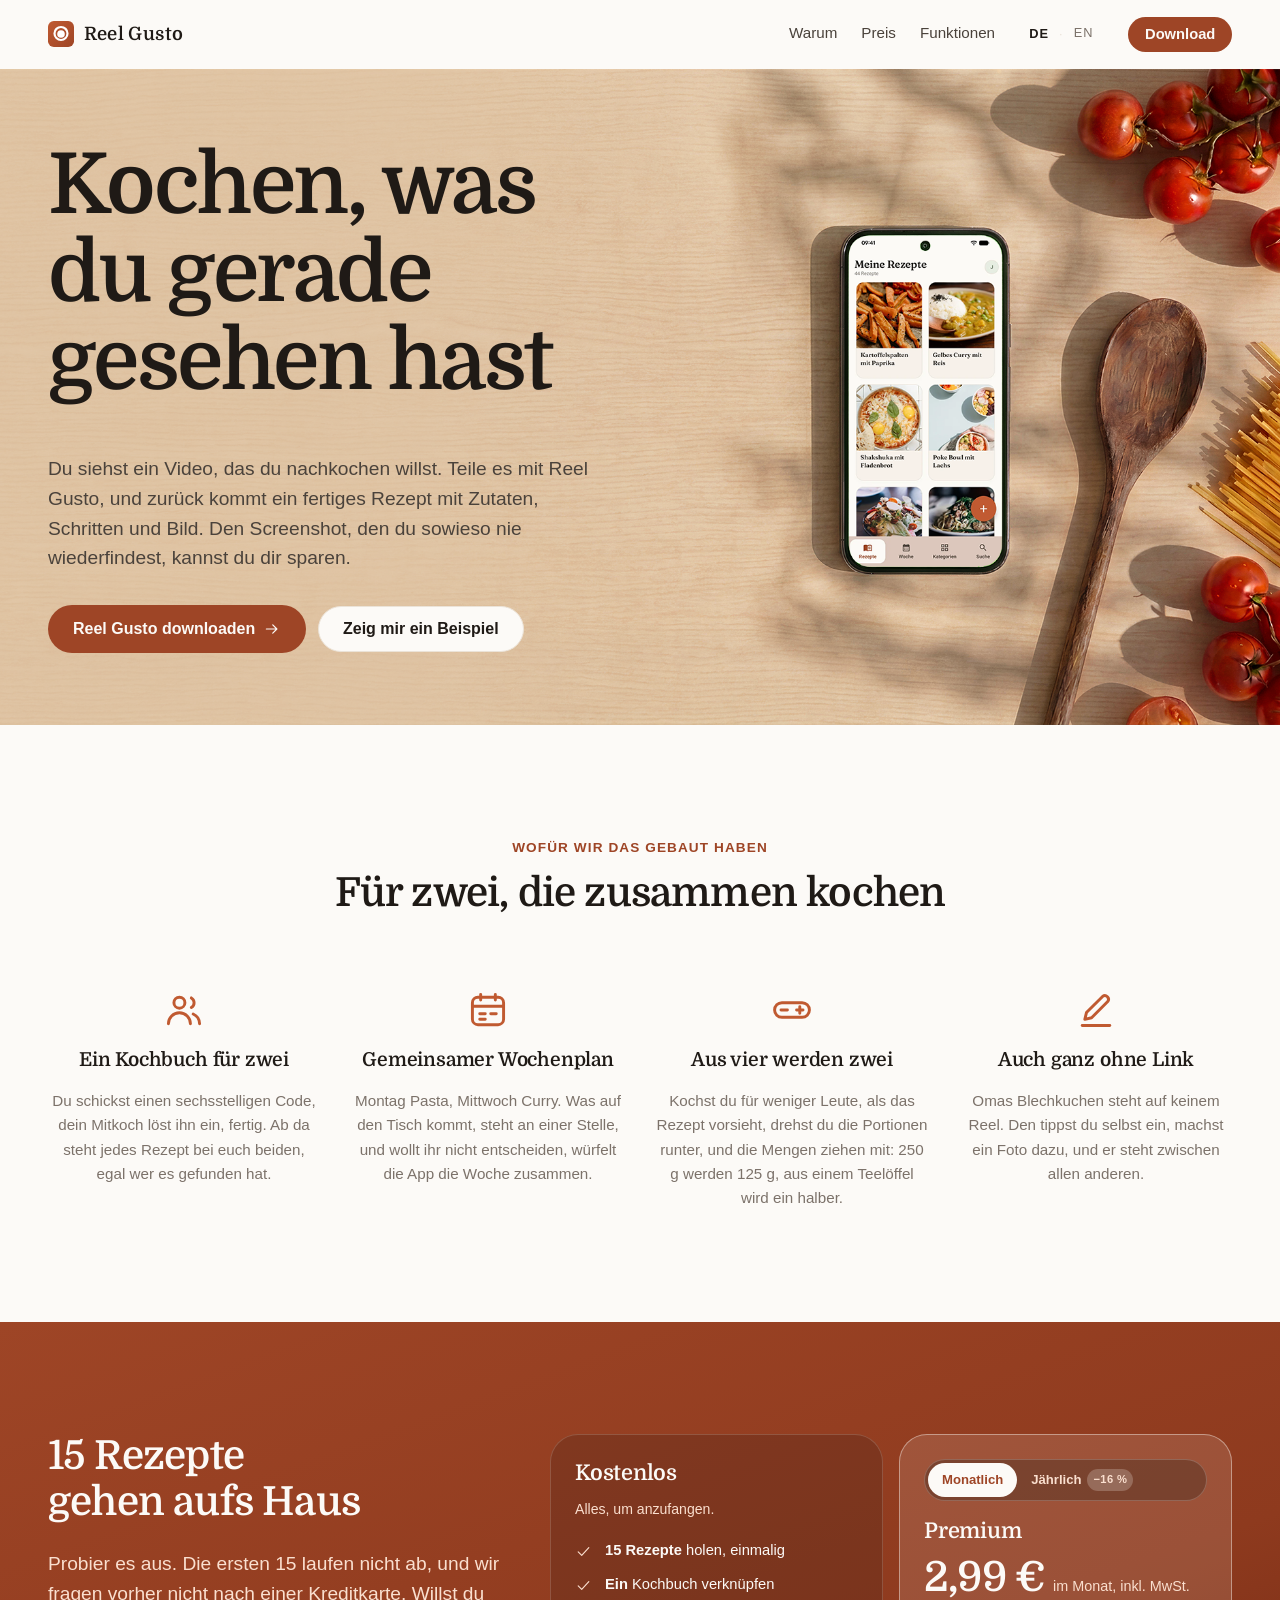
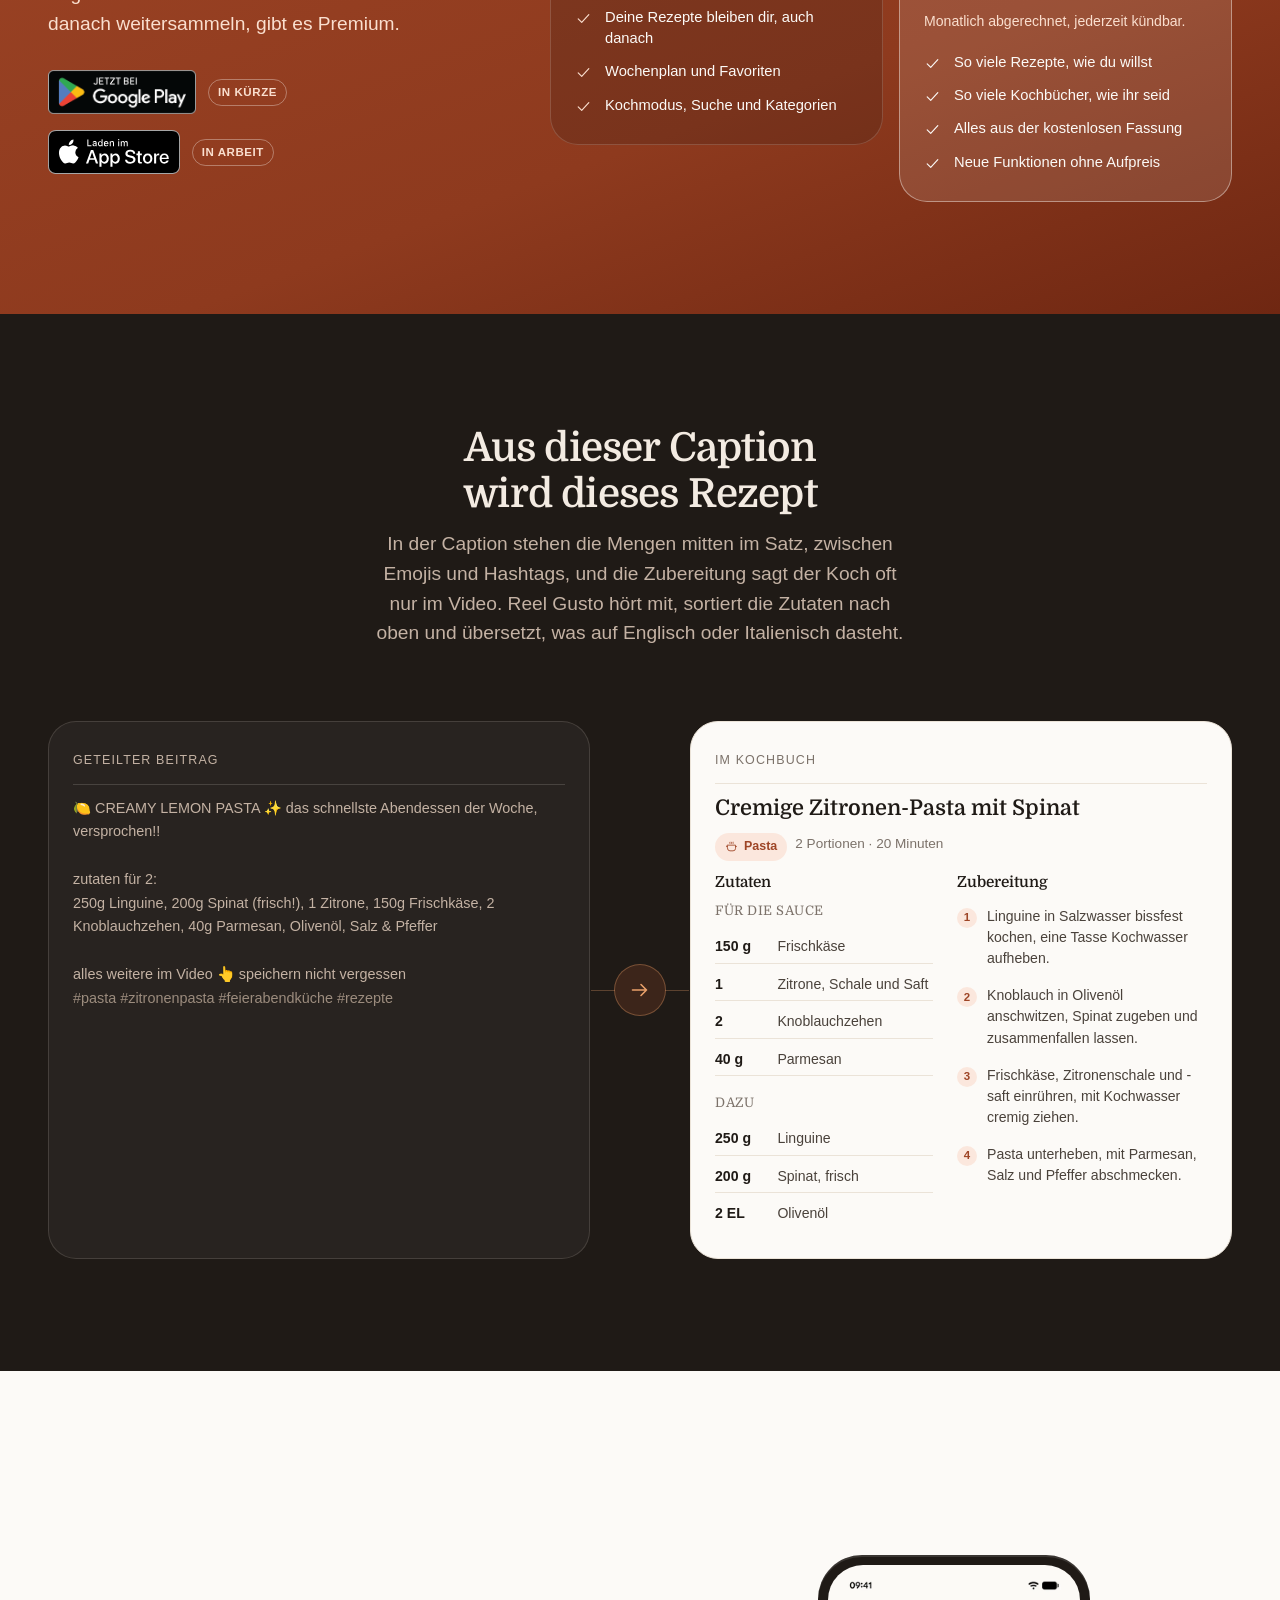
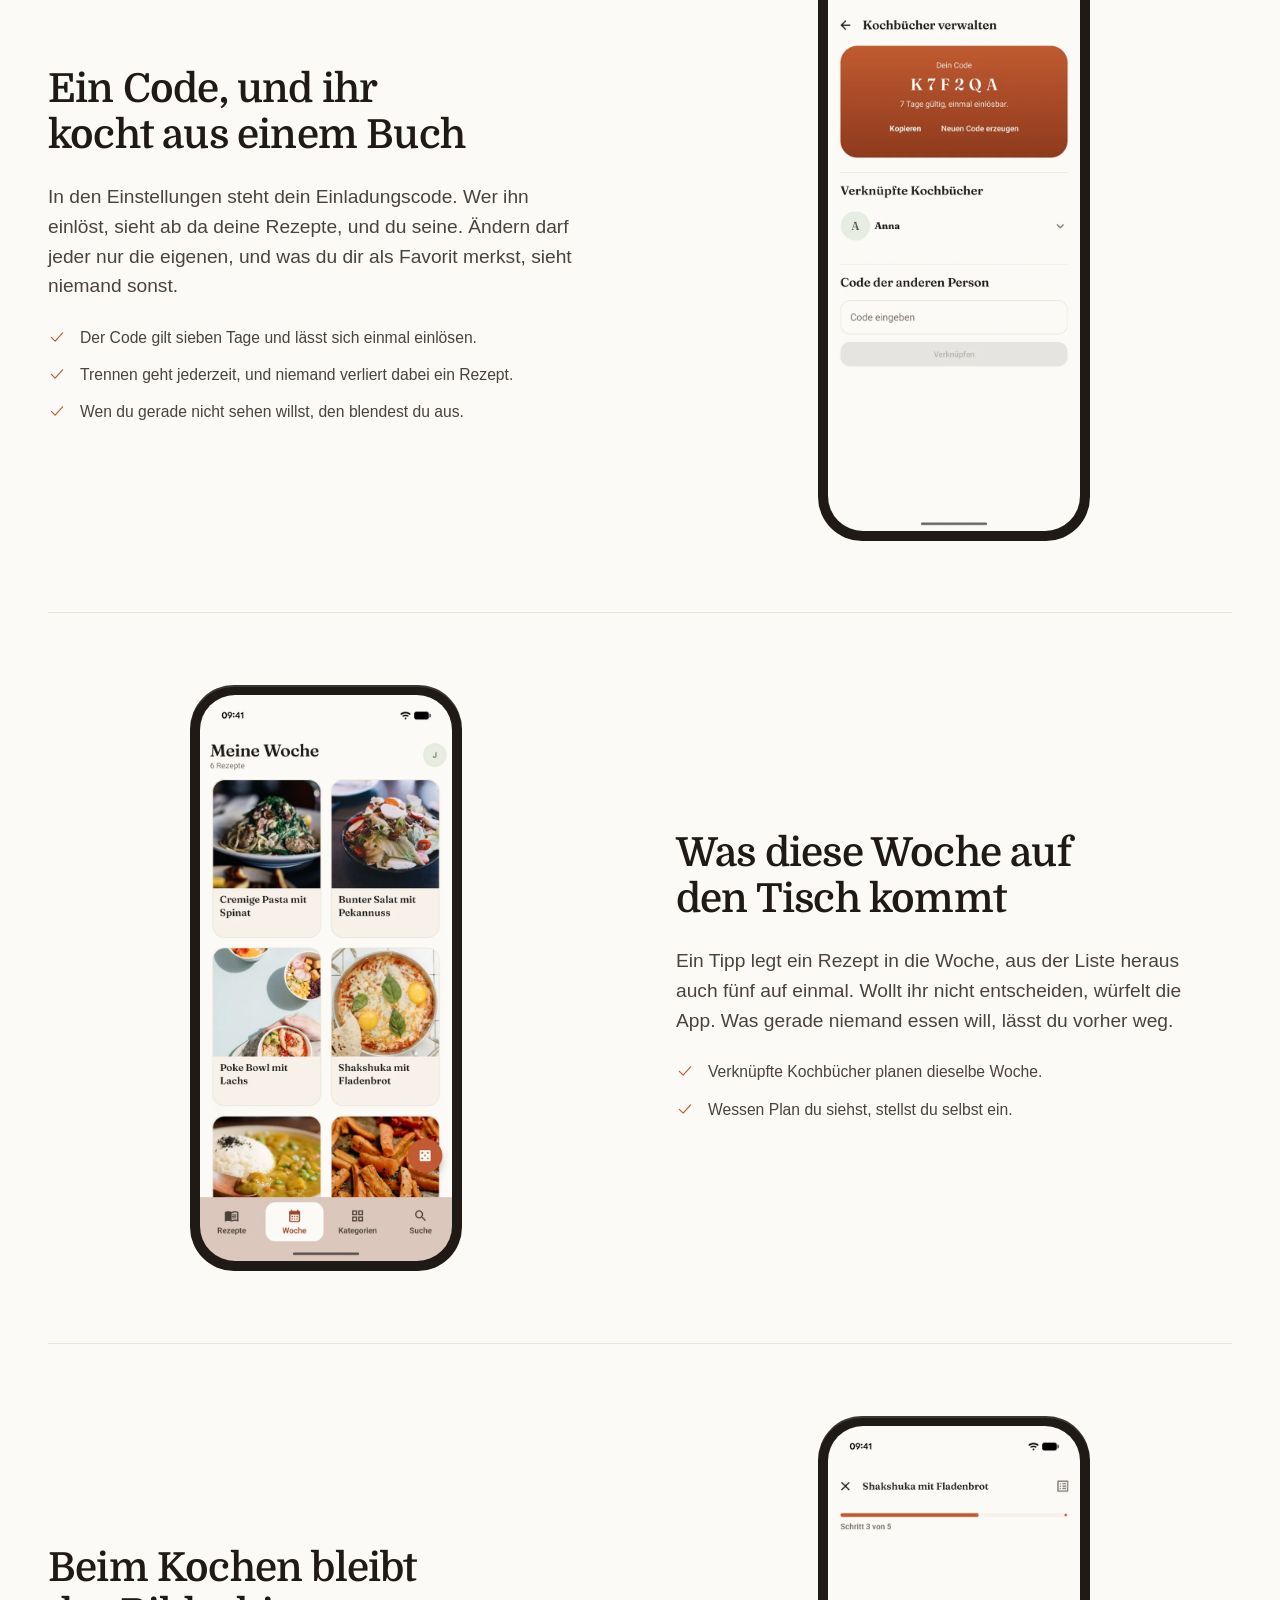
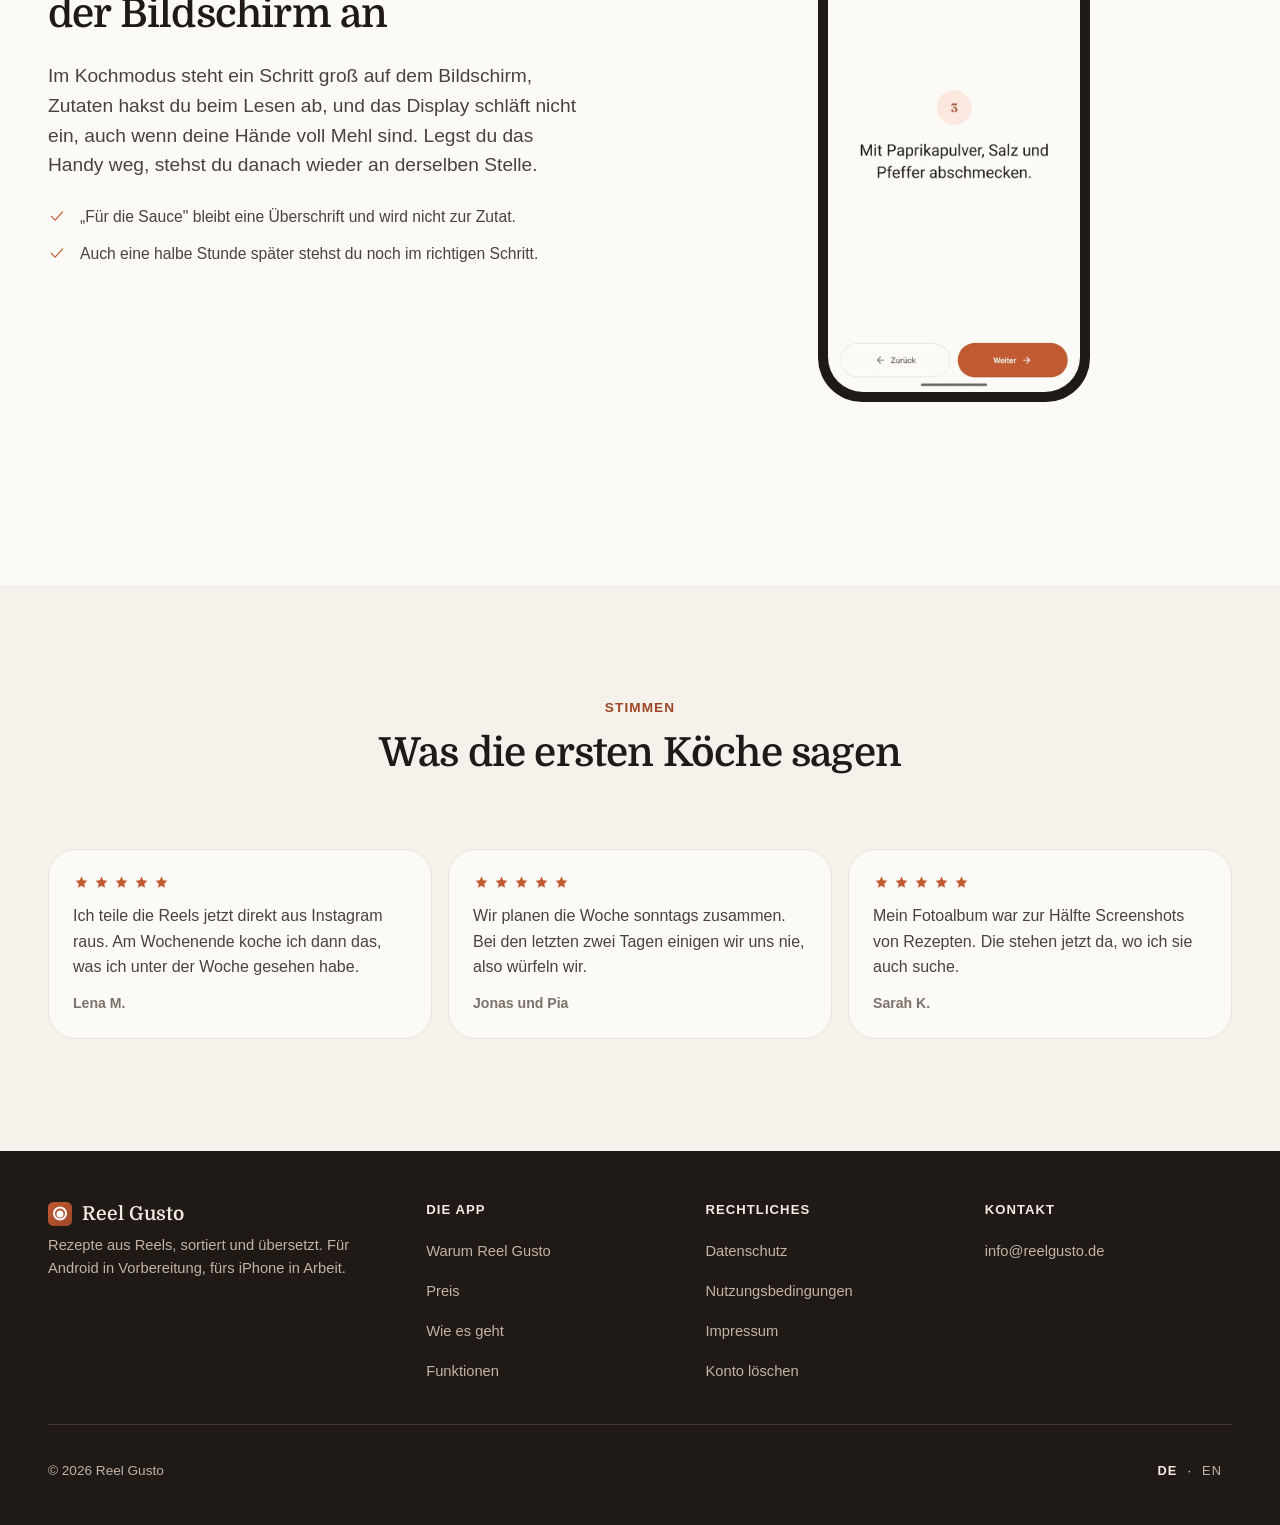
==== commit a67df6ef: "Aufbereitung laeuft in der Cloud: Datenschutz Abschnitt 9 und Startseite ohne On-Device Die Karte "B" ====
--- a/index.html
+++ b/index.html
@@ -86,9 +86,10 @@
       <path d="M3.5 19.5a6 6 0 0 1 12 0"/>
       <path d="M16 5.4a3 3 0 0 1 0 5.2M17 14.2a6 6 0 0 1 3.5 5.3"/>
     </g>
-    <g id="i-chip" fill="none" stroke="currentColor" stroke-width="1.6" stroke-linecap="round" stroke-linejoin="round">
-      <rect x="7" y="7" width="10" height="10" rx="2.5"/>
-      <path d="M10 3.5v3M14 3.5v3M10 17.5v3M14 17.5v3M3.5 10h3M3.5 14h3M17.5 10h3M17.5 14h3"/>
+    <!-- Portionen: der Stepper aus dem Rezeptdetail, minus links, plus rechts. -->
+    <g id="i-portionen" fill="none" stroke="currentColor" stroke-width="1.6" stroke-linecap="round" stroke-linejoin="round">
+      <rect x="2.5" y="8" width="19" height="8" rx="4"/>
+      <path d="M6 12h3.5M14.5 12h3.5M16.25 10.25v3.5"/>
     </g>
     <!-- Der gefuellte Stern der Bewertungen. Der offene (i-stern) bleibt fuer die Liste. -->
     <g id="i-stern-voll" fill="currentColor" stroke="none">
@@ -214,11 +215,12 @@
         </article>
 
         <article class="staerke" data-auftritt>
-          <svg class="staerke-zeichen" width="44" height="44" viewBox="0 0 24 24" aria-hidden="true"><use href="#i-chip"/></svg>
-          <h3>Bleibt auf deinem Handy</h3>
+          <svg class="staerke-zeichen" width="44" height="44" viewBox="0 0 24 24" aria-hidden="true"><use href="#i-portionen"/></svg>
+          <h3>Aus vier werden zwei</h3>
           <p>
-            Schafft dein Handy die Auswertung selbst, passiert sie dort und sonst
-            nirgends. Erst wenn nicht, springt unser Server ein.
+            Kochst du für weniger Leute, als das Rezept vorsieht, drehst du die
+            Portionen runter, und die Mengen ziehen mit: 250 g werden 125 g, aus
+            einem Teelöffel wird ein halber.
           </p>
         </article>
 
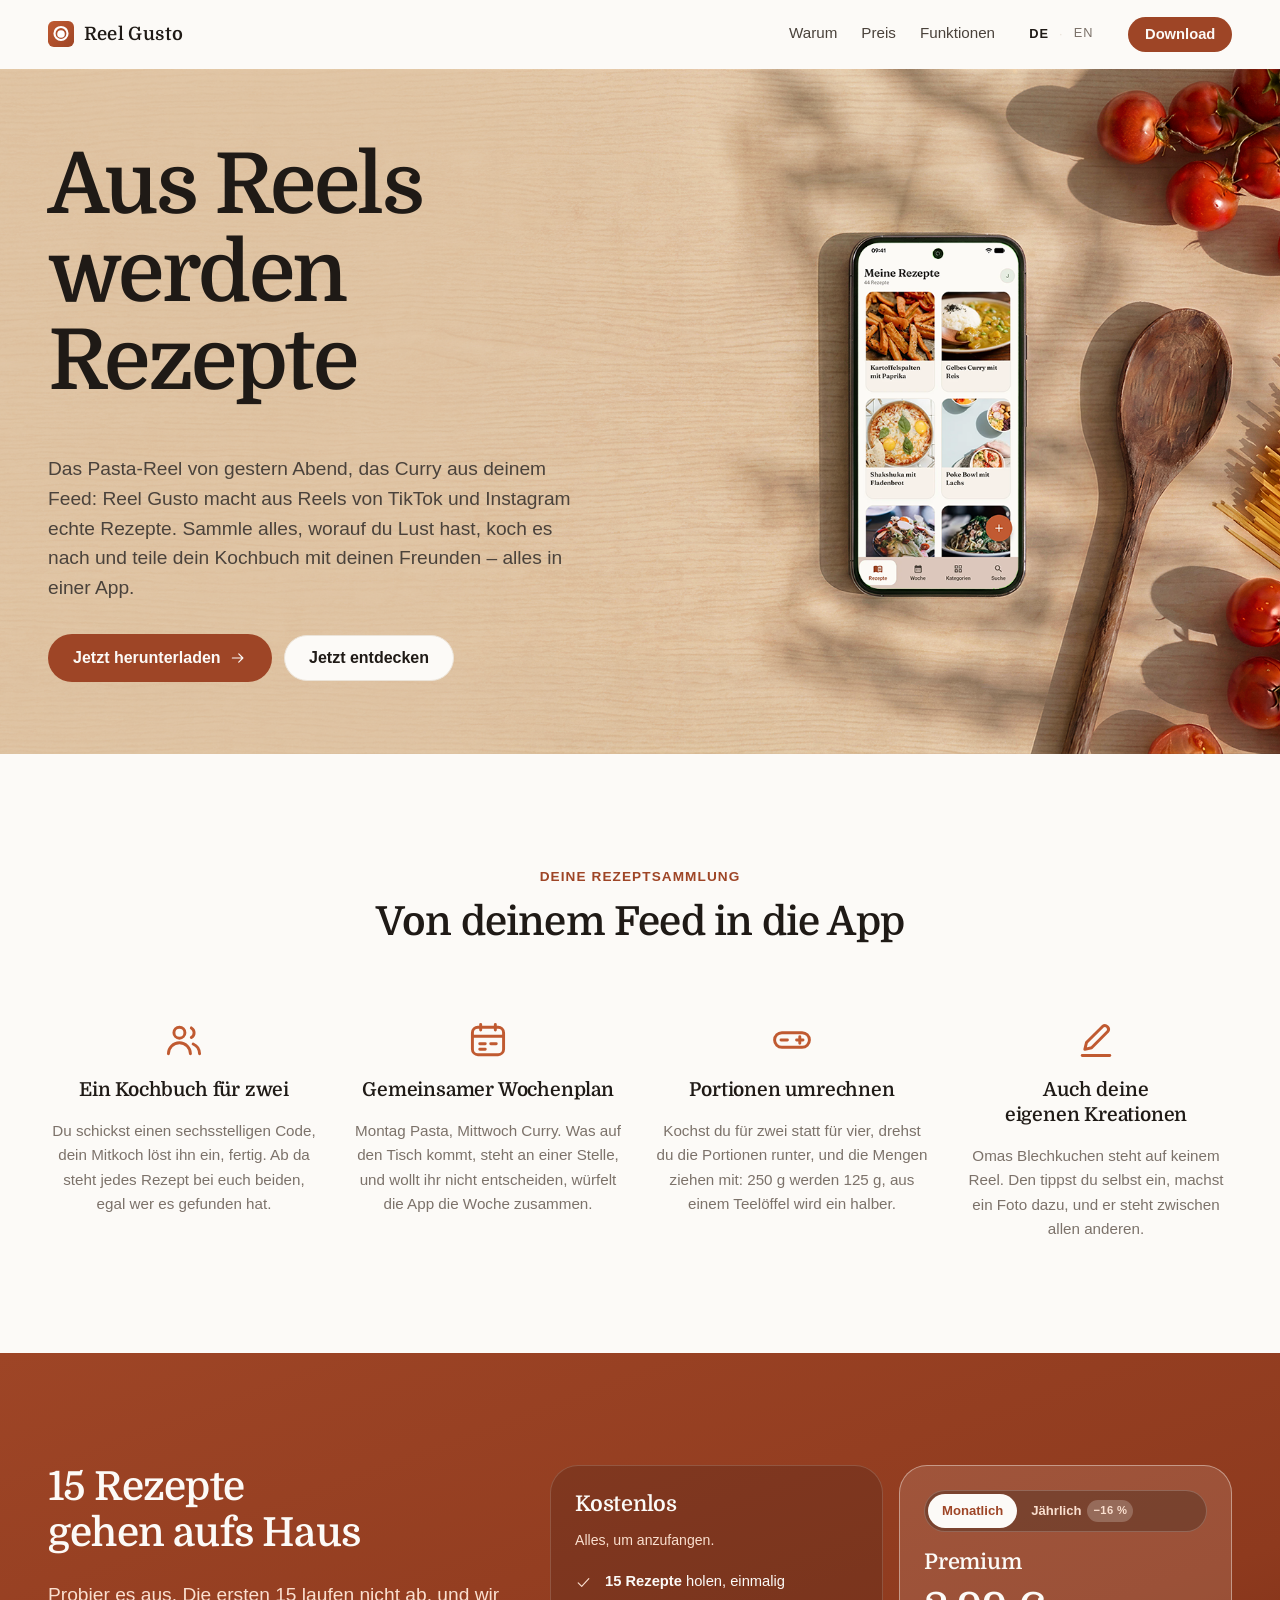
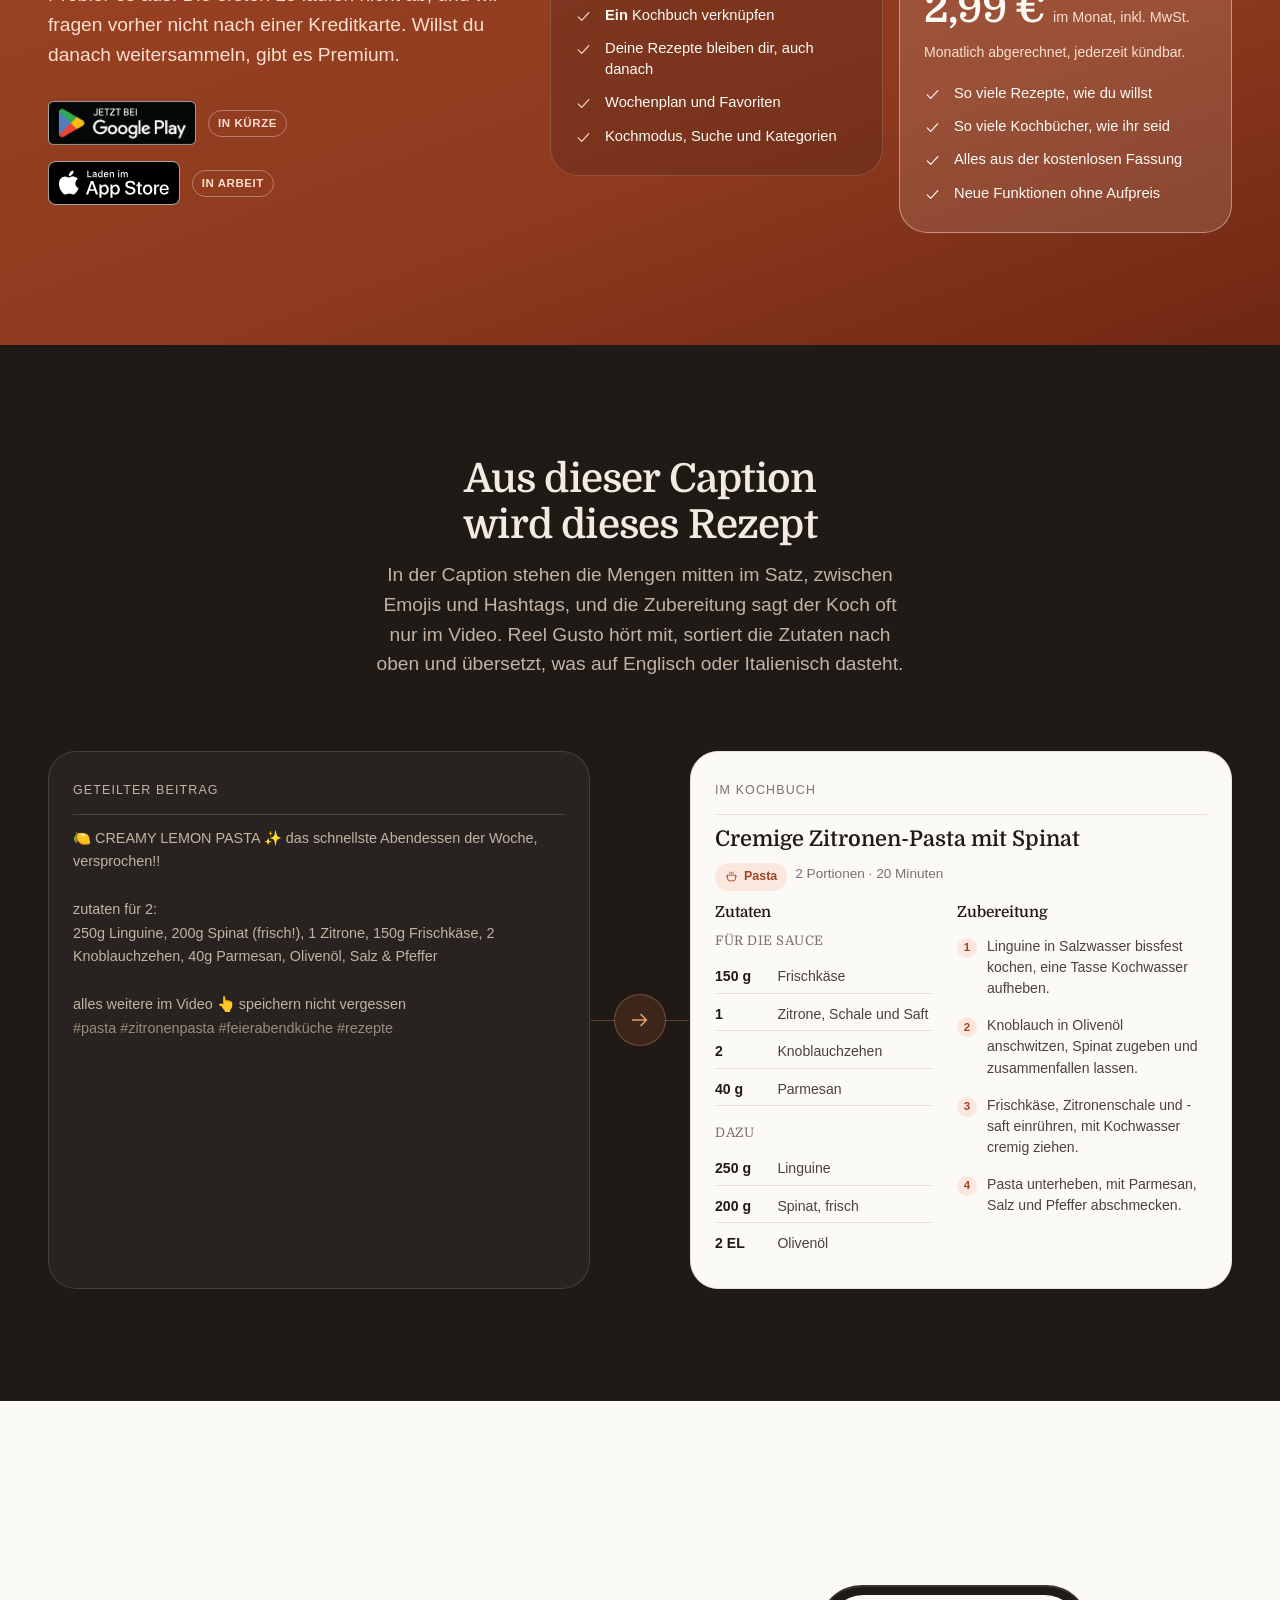
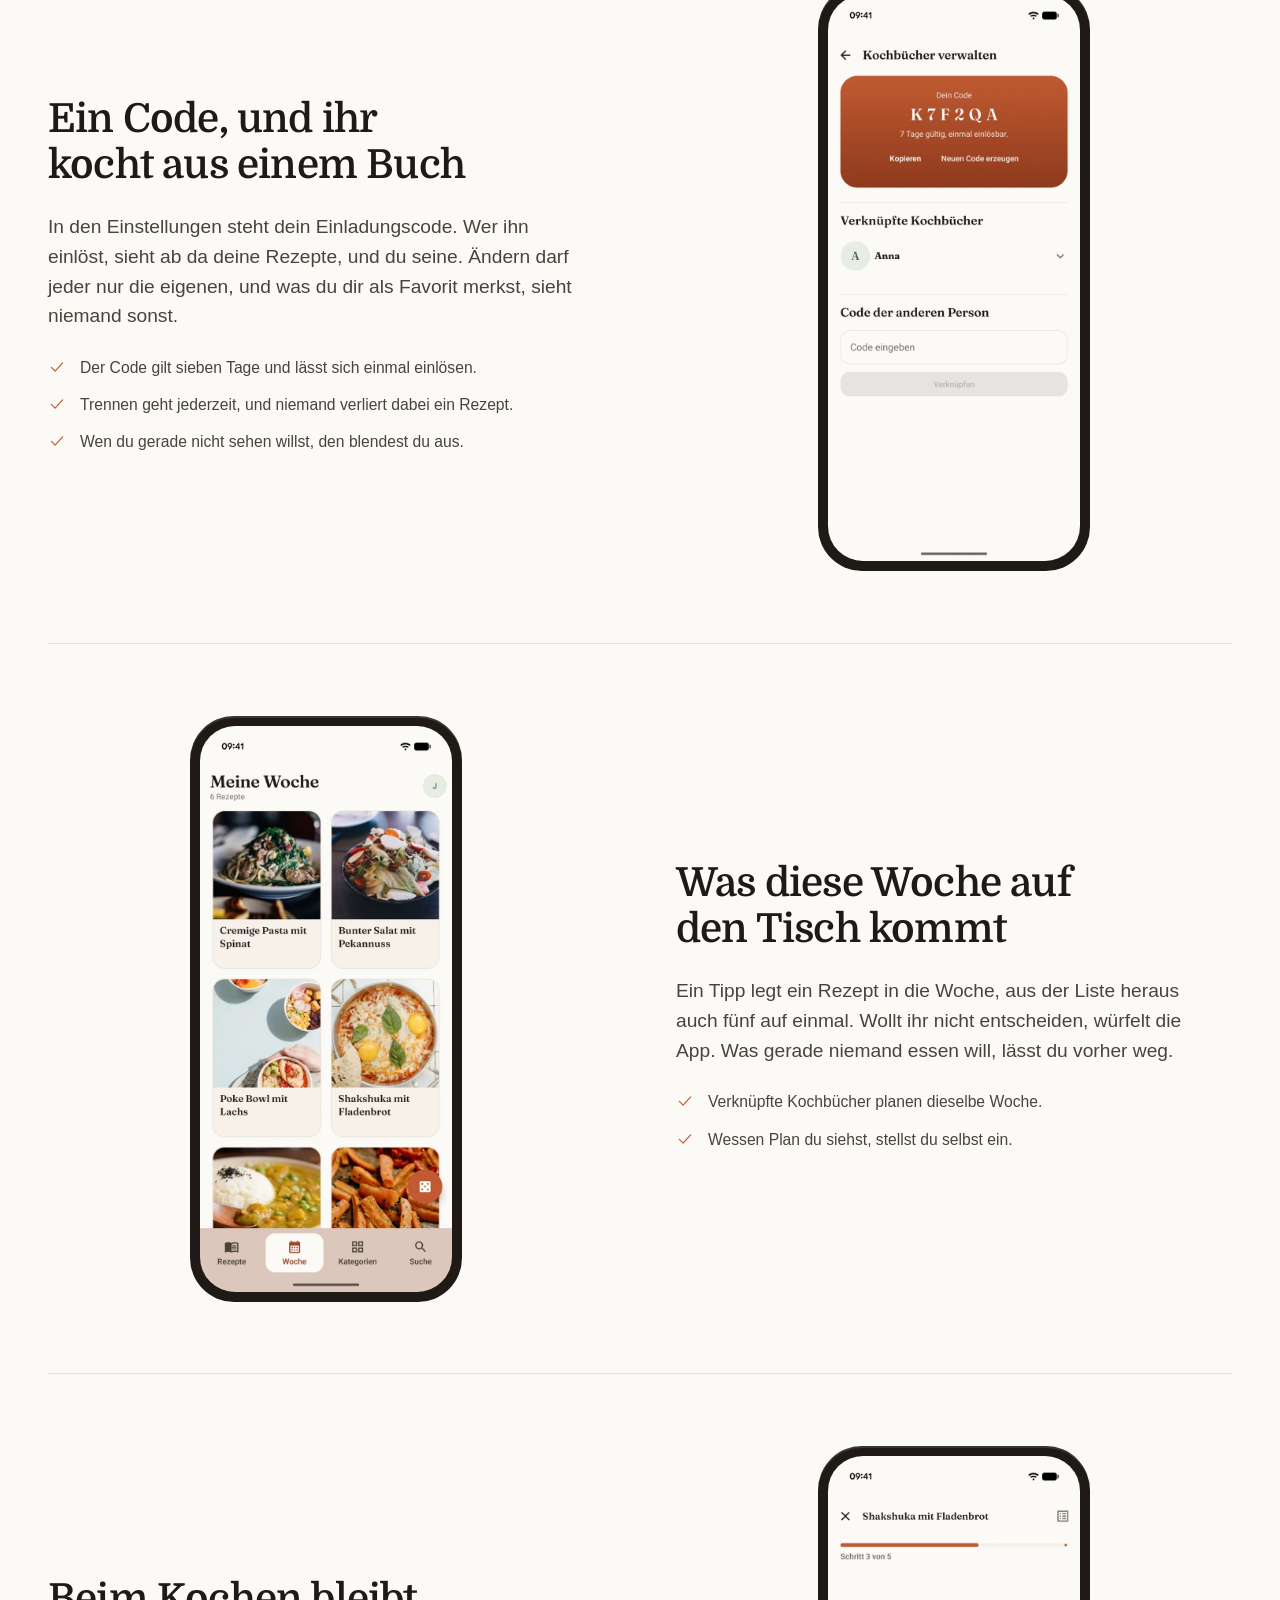
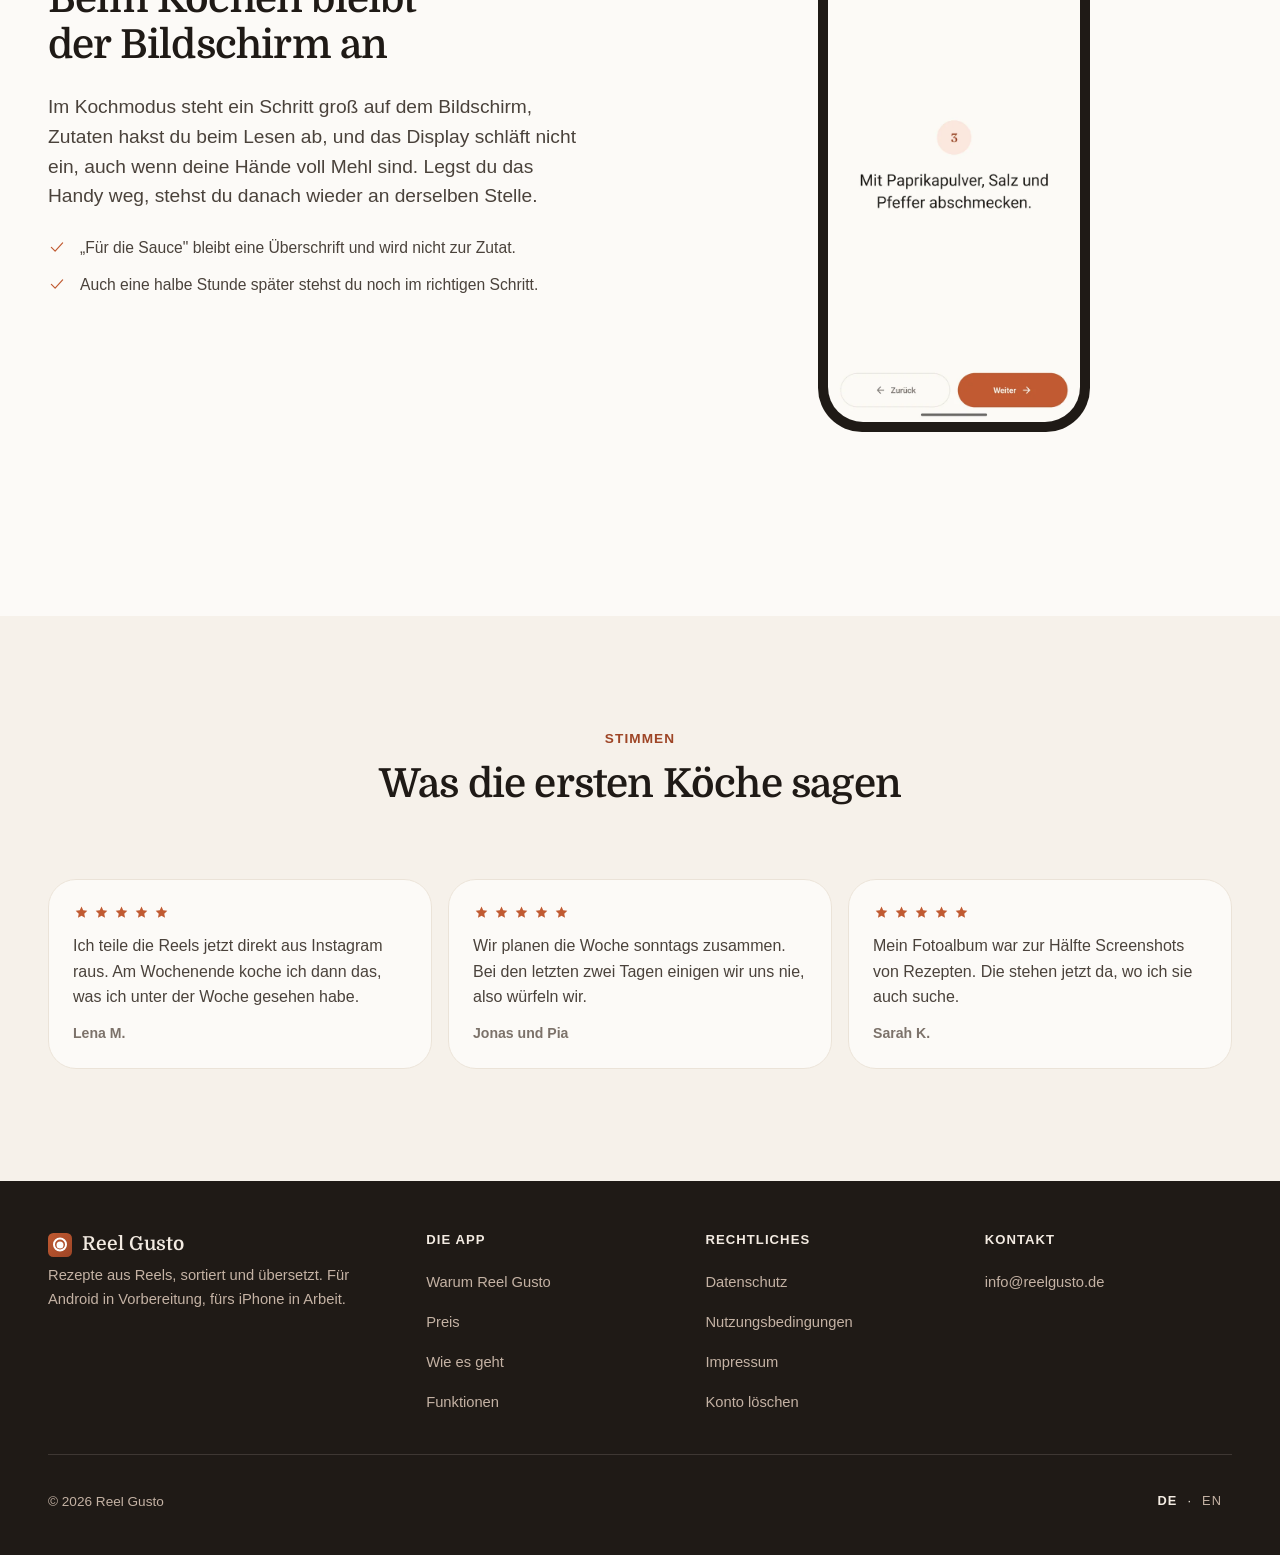
==== commit 904c01ee: "Startseite: Texte auf das Sammeln aus dem Feed ausgerichtet" ====
--- a/index.html
+++ b/index.html
@@ -51,7 +51,7 @@
   sauberes Rezept wird; er sieht danach die vier Gruende, warum er die App will;
   er glaubt sie, weil drei davon mit Bildschirmfotos belegt sind; er holt sie
   sich - und weiss dabei, was sie kostet.
-  FIRST VIEWPORT: Links die Zeile "Aus einem Reel wird ein Rezept" auf voller
+  FIRST VIEWPORT: Links die Zeile "Aus Reels werden Rezepte" auf voller
   Displaygroesse, Vorspann, der Holen-Knopf, die Preiszeile und die ehrliche
   Standzeile; rechts das Telefon mit der echten Rezeptliste, leicht gekippt und
   angeschnitten. Zusaetzlich im Kopf, ab dem ersten Pixel und auf jeder
@@ -157,18 +157,19 @@
     -->
     <div class="bahn held-raster">
       <div class="held-text">
-        <h1>Kochen, was du gerade gesehen hast</h1>
+        <h1>Aus Reels werden Rezepte</h1>
         <p class="gross">
-          Du siehst ein Video, das du nachkochen willst. Teile es mit Reel Gusto, und
-          zurück kommt ein fertiges Rezept mit Zutaten, Schritten und Bild. Den
-          Screenshot, den du sowieso nie wiederfindest, kannst du dir sparen.
+          Das Pasta-Reel von gestern Abend, das Curry aus deinem Feed: Reel Gusto
+          macht aus Reels von TikTok und Instagram echte Rezepte. Sammle alles,
+          worauf du Lust hast, koch es nach und teile dein Kochbuch mit deinen
+          Freunden – alles in einer App.
         </p>
         <div class="knopf-reihe">
           <a class="knopf knopf-voll" href="#holen">
-            Reel Gusto downloaden
+            Jetzt herunterladen
             <svg width="18" height="18" viewBox="0 0 24 24" aria-hidden="true"><use href="#i-pfeil-rechts"/></svg>
           </a>
-          <a class="knopf knopf-weiss" href="#verwandlung">Zeig mir ein Beispiel</a>
+          <a class="knopf knopf-weiss" href="#verwandlung">Jetzt entdecken</a>
         </div>
       </div>
     </div>
@@ -190,8 +191,8 @@
     <div class="bahn" data-auftritt-gruppe>
 
       <div class="staerken-kopf" data-auftritt>
-        <p class="augenbraue">Wofür wir das gebaut haben</p>
-        <h2>Für zwei, die zusammen kochen</h2>
+        <p class="augenbraue">Deine Rezeptsammlung</p>
+        <h2>Von deinem Feed in die App</h2>
       </div>
 
       <div class="staerken-raster">
@@ -216,17 +217,17 @@
 
         <article class="staerke" data-auftritt>
           <svg class="staerke-zeichen" width="44" height="44" viewBox="0 0 24 24" aria-hidden="true"><use href="#i-portionen"/></svg>
-          <h3>Aus vier werden zwei</h3>
+          <h3>Portionen umrechnen</h3>
           <p>
-            Kochst du für weniger Leute, als das Rezept vorsieht, drehst du die
-            Portionen runter, und die Mengen ziehen mit: 250 g werden 125 g, aus
-            einem Teelöffel wird ein halber.
+            Kochst du für zwei statt für vier, drehst du die Portionen runter, und
+            die Mengen ziehen mit: 250 g werden 125 g, aus einem Teelöffel wird ein
+            halber.
           </p>
         </article>
 
         <article class="staerke" data-auftritt>
           <svg class="staerke-zeichen" width="44" height="44" viewBox="0 0 24 24" aria-hidden="true"><use href="#i-stift"/></svg>
-          <h3>Auch ganz ohne Link</h3>
+          <h3>Auch deine eigenen Kreationen</h3>
           <p>
             Omas Blechkuchen steht auf keinem Reel. Den tippst du selbst ein, machst
             ein Foto dazu, und er steht zwischen allen anderen.
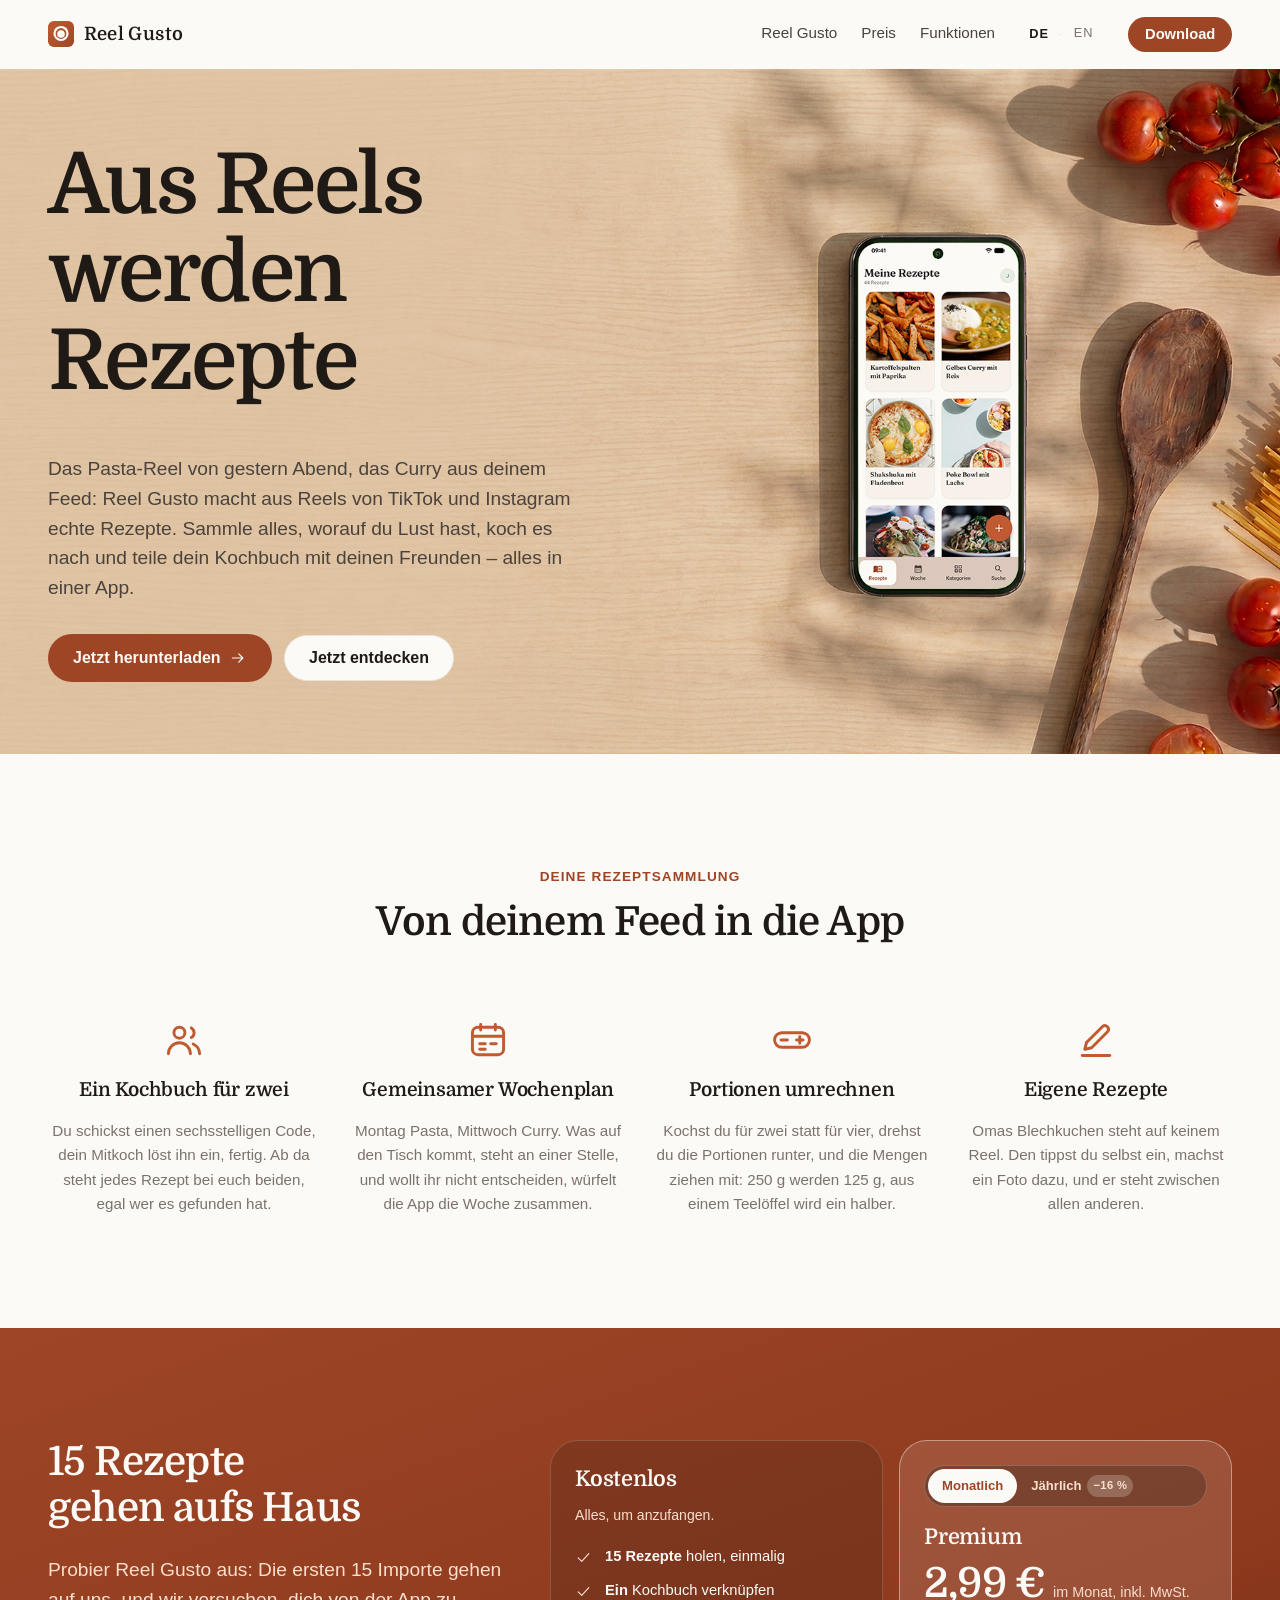
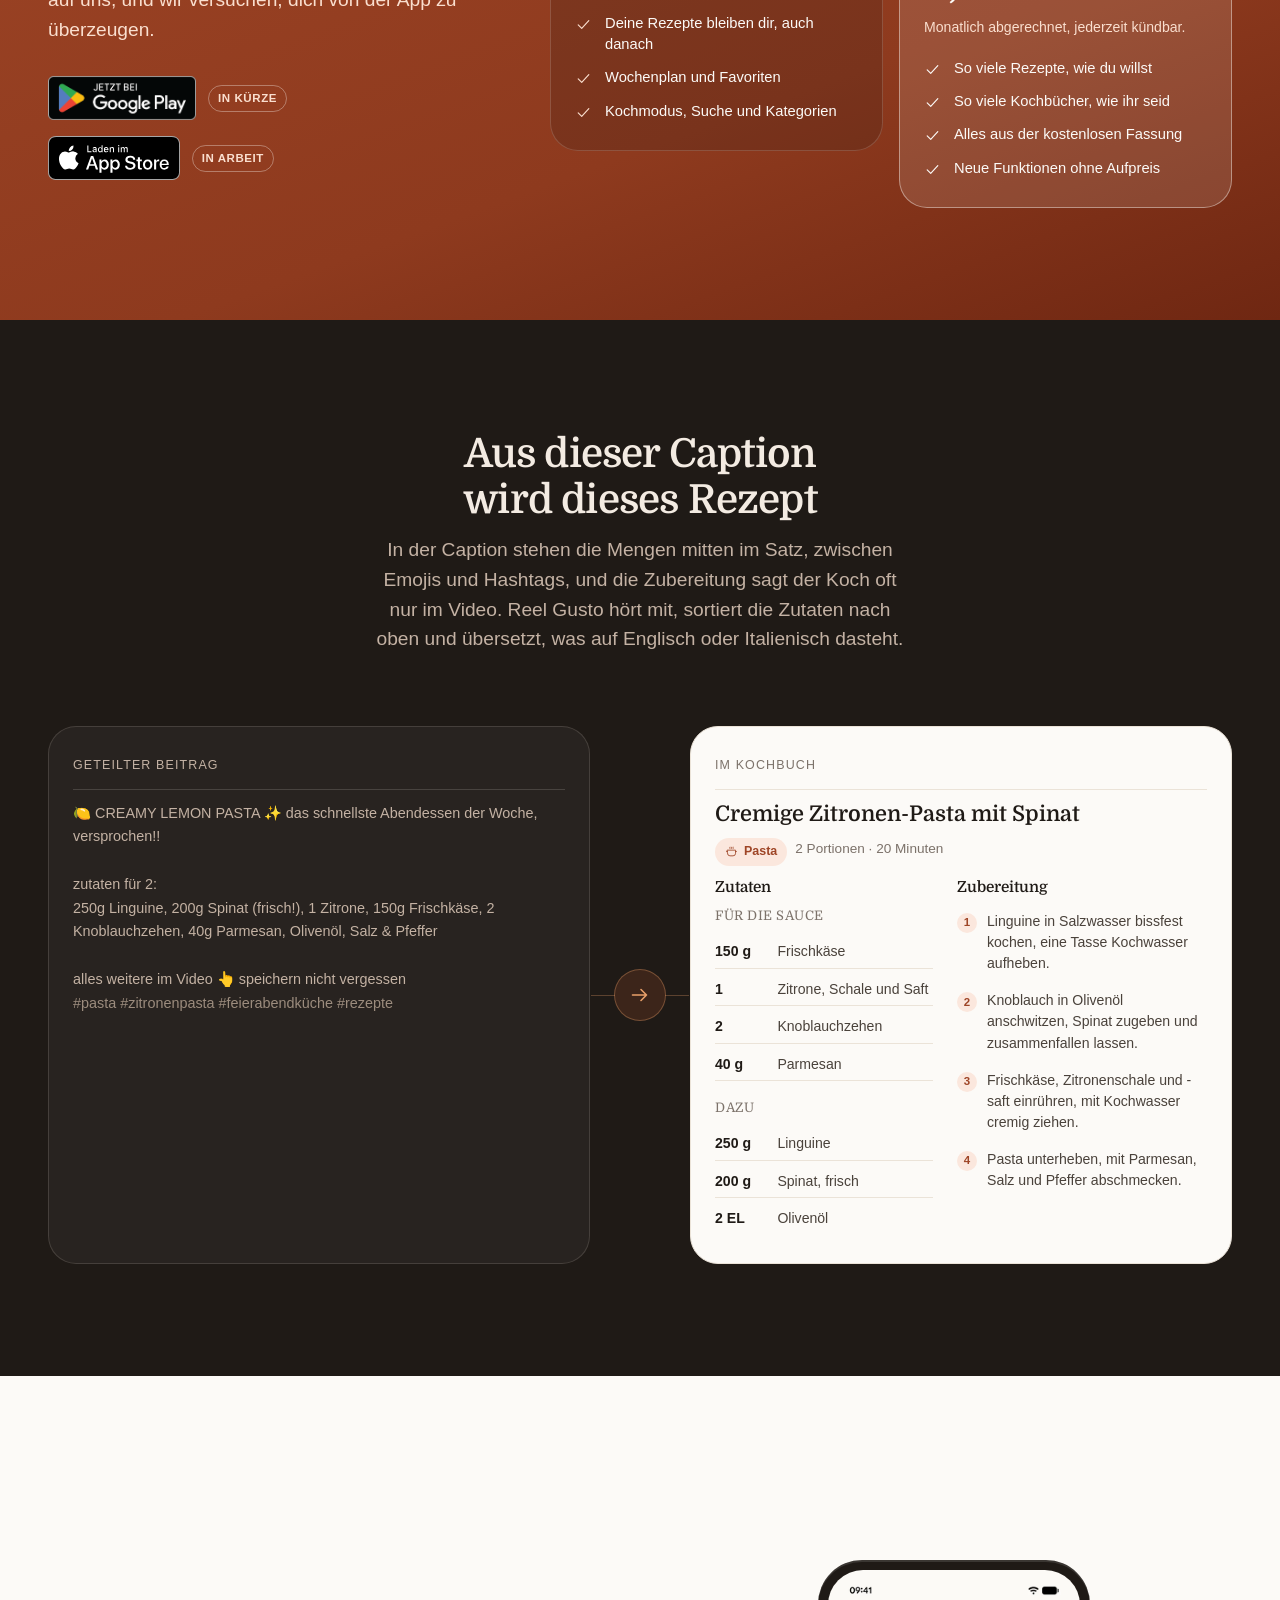
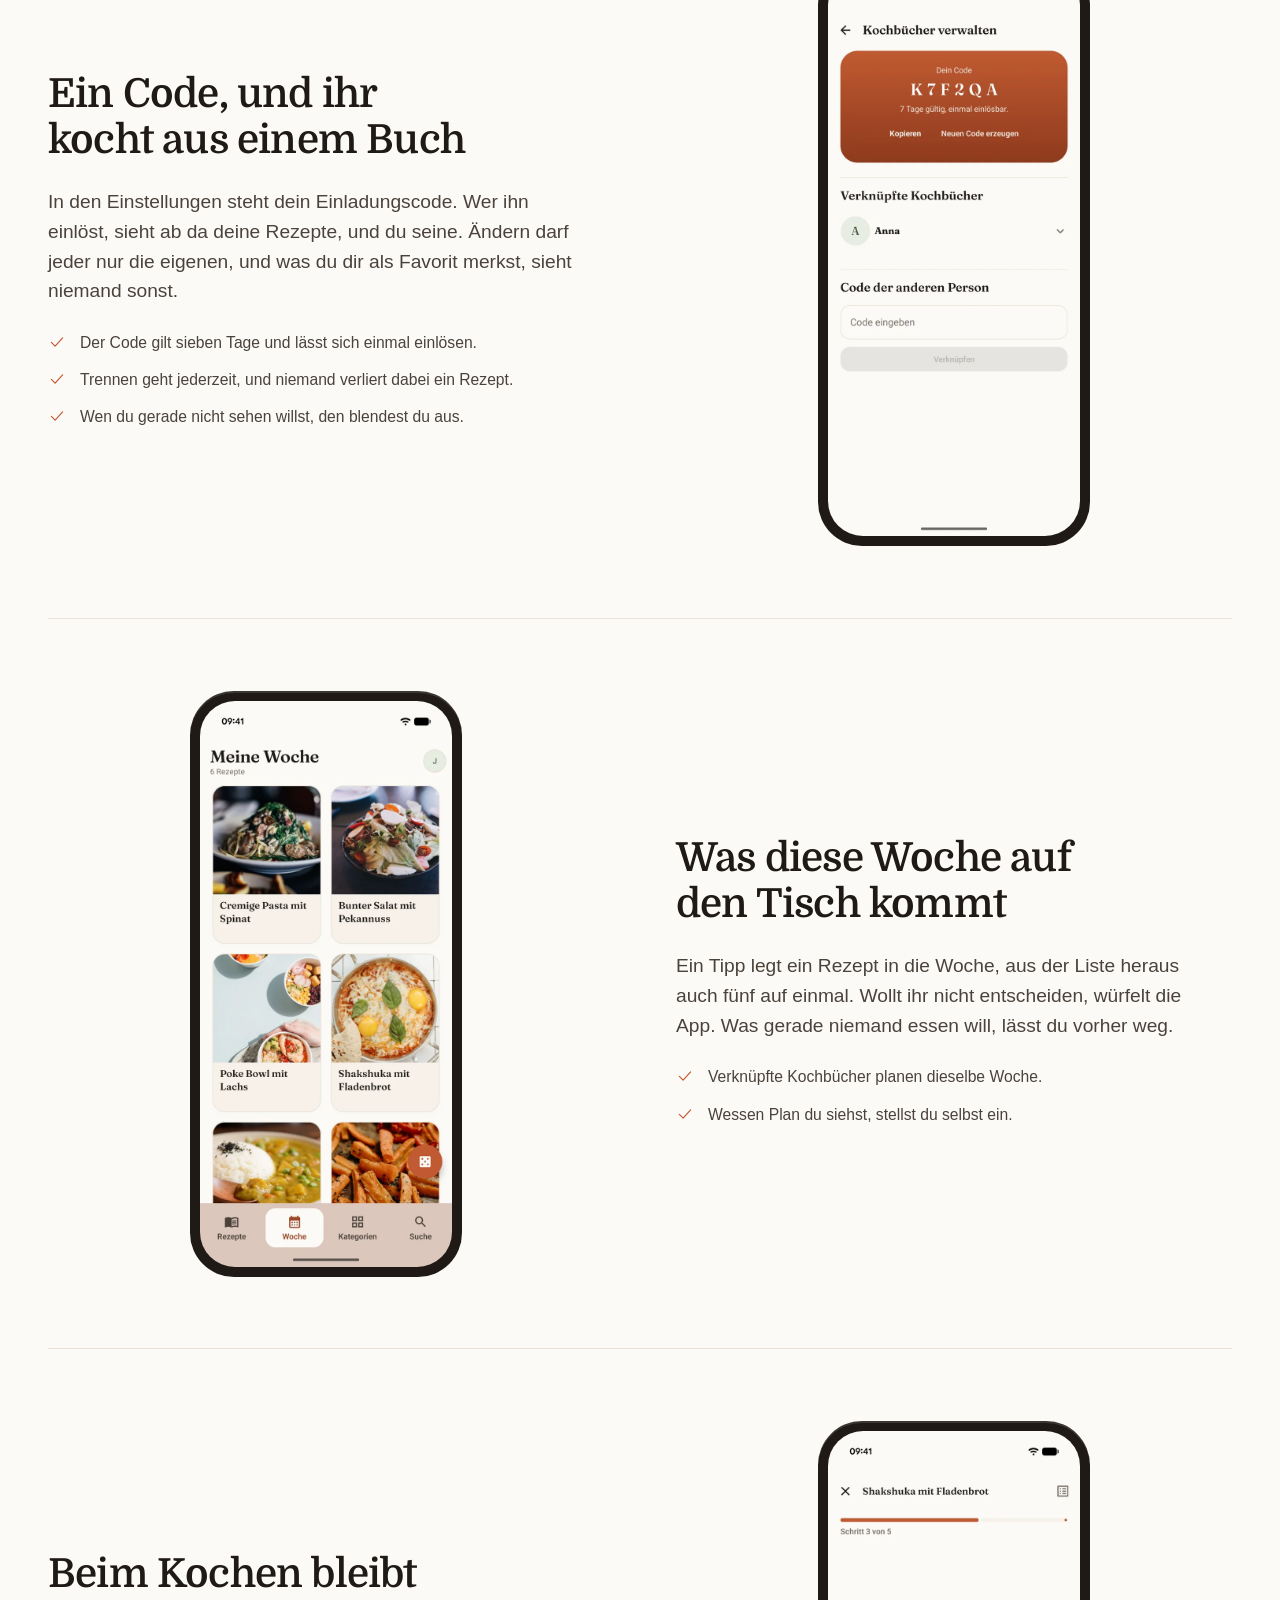
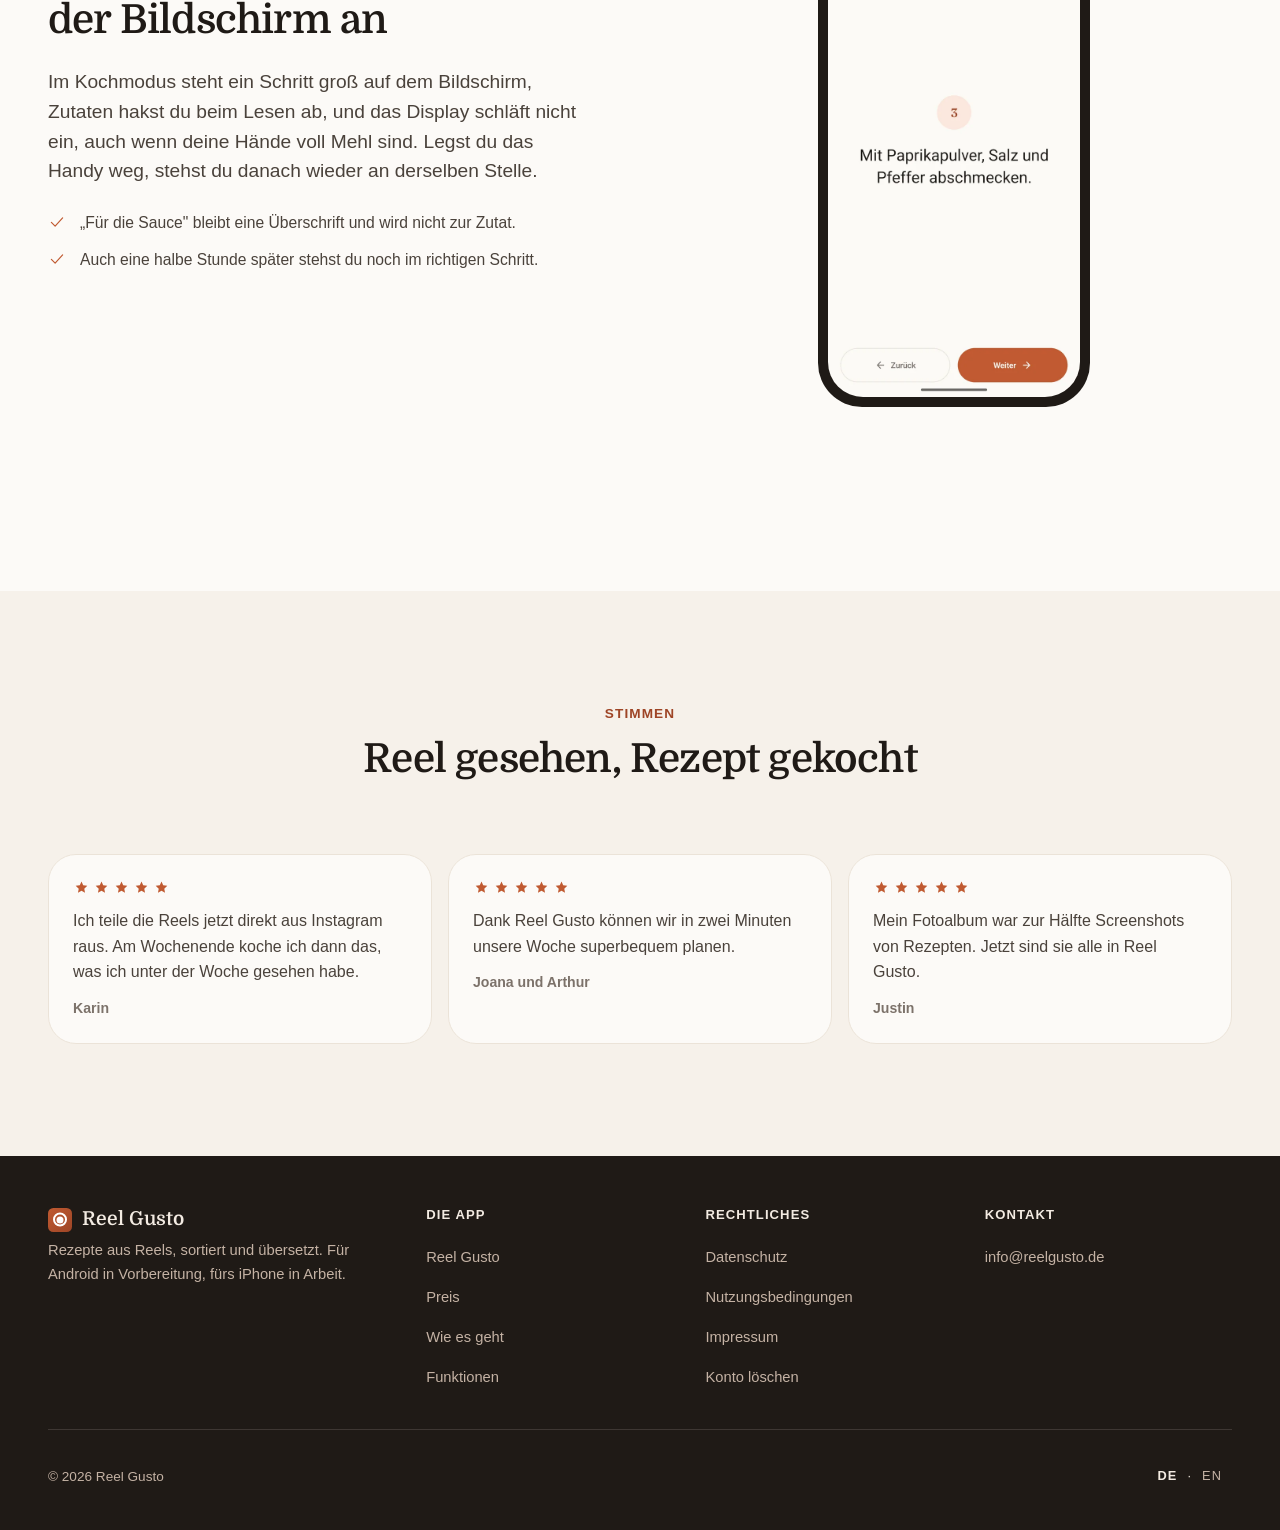
==== commit 32f3e969: "Startseite: Karte, Probier-Absatz, Stimmen, Navipunkt" ====
--- a/index.html
+++ b/index.html
@@ -110,7 +110,7 @@
       Reel Gusto
     </a>
     <nav class="kopf-nav" aria-label="Seitenbereiche">
-      <a class="nur-breit" href="#staerken">Warum</a>
+      <a class="nur-breit" href="#staerken">Reel Gusto</a>
       <a class="nur-breit" href="#holen">Preis</a>
       <a class="nur-breit" href="#funktionen">Funktionen</a>
       <span class="sprachen">
@@ -227,7 +227,7 @@
 
         <article class="staerke" data-auftritt>
           <svg class="staerke-zeichen" width="44" height="44" viewBox="0 0 24 24" aria-hidden="true"><use href="#i-stift"/></svg>
-          <h3>Auch deine eigenen Kreationen</h3>
+          <h3>Eigene Rezepte</h3>
           <p>
             Omas Blechkuchen steht auf keinem Reel. Den tippst du selbst ein, machst
             ein Foto dazu, und er steht zwischen allen anderen.
@@ -251,8 +251,8 @@
       <div class="holen-haupt" data-auftritt>
         <h2>15 Rezepte gehen aufs Haus</h2>
         <p class="gross" style="margin-top:var(--sp-xl)">
-          Probier es aus. Die ersten 15 laufen nicht ab, und wir fragen vorher nicht
-          nach einer Kreditkarte. Willst du danach weitersammeln, gibt es Premium.
+          Probier Reel Gusto aus: Die ersten 15 Importe gehen auf uns, und wir
+          versuchen, dich von der App zu überzeugen.
         </p>
 
         <!--
@@ -511,31 +511,31 @@
 
       <div class="staerken-kopf" data-auftritt>
         <p class="augenbraue">Stimmen</p>
-        <h2>Was die ersten Köche sagen</h2>
+        <h2>Reel gesehen, Rezept gekocht</h2>
       </div>
 
       <!--
-        ACHTUNG: Die Saetze sind ERFUNDEN. Der sichtbare rote Hinweis darueber
-        ist auf Wunsch entfallen; die Sache selbst bleibt: Erfundene
-        Bewertungen sind irrefuehrende Werbung (Paragraf 5b Absatz 3 UWG). Vor
-        der Veroeffentlichung durch echte Stimmen ersetzen oder die ganze Bahn
-        entfernen.
+        Die Namen sind seit dem 11.09.2026 echte Tester aus dem Umfeld (Karin,
+        Joana und Arthur, Justin); die Saetze sind ihnen zugeschrieben, aber
+        noch nicht woertlich von ihnen bestaetigt. Vor dem Store-Start jede
+        Stimme einmal freigeben lassen: Eine Bewertung, die so nie gefallen
+        ist, bleibt irrefuehrende Werbung (Paragraf 5b Absatz 3 UWG).
       -->
       <div class="stimmen-raster">
         <figure class="stimme" data-auftritt>
           <div class="sterne" role="img" aria-label="5 von 5 Sternen"><svg width="17" height="17" viewBox="0 0 24 24" aria-hidden="true"><use href="#i-stern-voll"/></svg><svg width="17" height="17" viewBox="0 0 24 24" aria-hidden="true"><use href="#i-stern-voll"/></svg><svg width="17" height="17" viewBox="0 0 24 24" aria-hidden="true"><use href="#i-stern-voll"/></svg><svg width="17" height="17" viewBox="0 0 24 24" aria-hidden="true"><use href="#i-stern-voll"/></svg><svg width="17" height="17" viewBox="0 0 24 24" aria-hidden="true"><use href="#i-stern-voll"/></svg></div>
           <blockquote>Ich teile die Reels jetzt direkt aus Instagram raus. Am Wochenende koche ich dann das, was ich unter der Woche gesehen habe.</blockquote>
-          <figcaption>Lena M.</figcaption>
+          <figcaption>Karin</figcaption>
         </figure>
         <figure class="stimme" data-auftritt>
           <div class="sterne" role="img" aria-label="5 von 5 Sternen"><svg width="17" height="17" viewBox="0 0 24 24" aria-hidden="true"><use href="#i-stern-voll"/></svg><svg width="17" height="17" viewBox="0 0 24 24" aria-hidden="true"><use href="#i-stern-voll"/></svg><svg width="17" height="17" viewBox="0 0 24 24" aria-hidden="true"><use href="#i-stern-voll"/></svg><svg width="17" height="17" viewBox="0 0 24 24" aria-hidden="true"><use href="#i-stern-voll"/></svg><svg width="17" height="17" viewBox="0 0 24 24" aria-hidden="true"><use href="#i-stern-voll"/></svg></div>
-          <blockquote>Wir planen die Woche sonntags zusammen. Bei den letzten zwei Tagen einigen wir uns nie, also würfeln wir.</blockquote>
-          <figcaption>Jonas und Pia</figcaption>
+          <blockquote>Dank Reel Gusto können wir in zwei Minuten unsere Woche superbequem planen.</blockquote>
+          <figcaption>Joana und Arthur</figcaption>
         </figure>
         <figure class="stimme" data-auftritt>
           <div class="sterne" role="img" aria-label="5 von 5 Sternen"><svg width="17" height="17" viewBox="0 0 24 24" aria-hidden="true"><use href="#i-stern-voll"/></svg><svg width="17" height="17" viewBox="0 0 24 24" aria-hidden="true"><use href="#i-stern-voll"/></svg><svg width="17" height="17" viewBox="0 0 24 24" aria-hidden="true"><use href="#i-stern-voll"/></svg><svg width="17" height="17" viewBox="0 0 24 24" aria-hidden="true"><use href="#i-stern-voll"/></svg><svg width="17" height="17" viewBox="0 0 24 24" aria-hidden="true"><use href="#i-stern-voll"/></svg></div>
-          <blockquote>Mein Fotoalbum war zur Hälfte Screenshots von Rezepten. Die stehen jetzt da, wo ich sie auch suche.</blockquote>
-          <figcaption>Sarah K.</figcaption>
+          <blockquote>Mein Fotoalbum war zur Hälfte Screenshots von Rezepten. Jetzt sind sie alle in Reel Gusto.</blockquote>
+          <figcaption>Justin</figcaption>
         </figure>
       </div>
 
@@ -559,7 +559,7 @@
       </div>
       <div class="fuss-spalte">
         <b>Die App</b>
-        <a href="#staerken">Warum Reel Gusto</a>
+        <a href="#staerken">Reel Gusto</a>
         <a href="#holen">Preis</a>
         <a href="#verwandlung">Wie es geht</a>
         <a href="#funktionen">Funktionen</a>
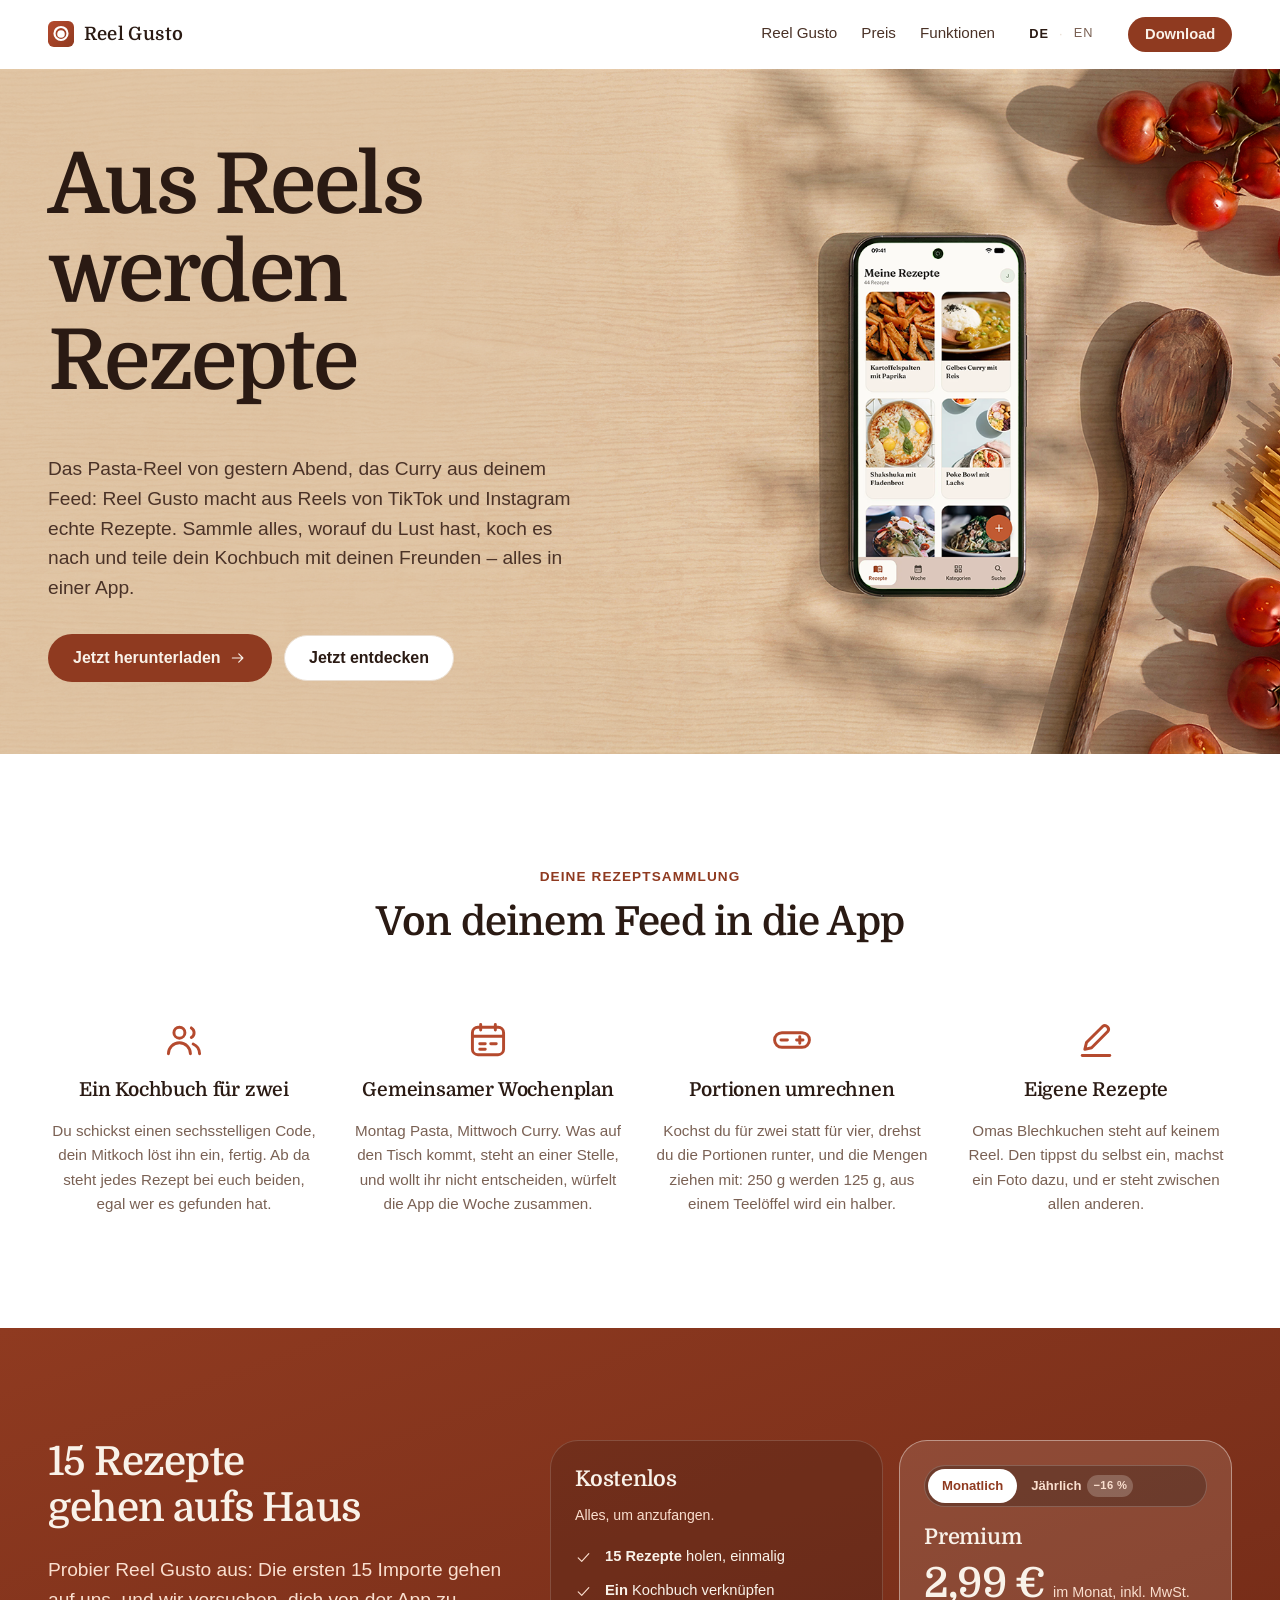
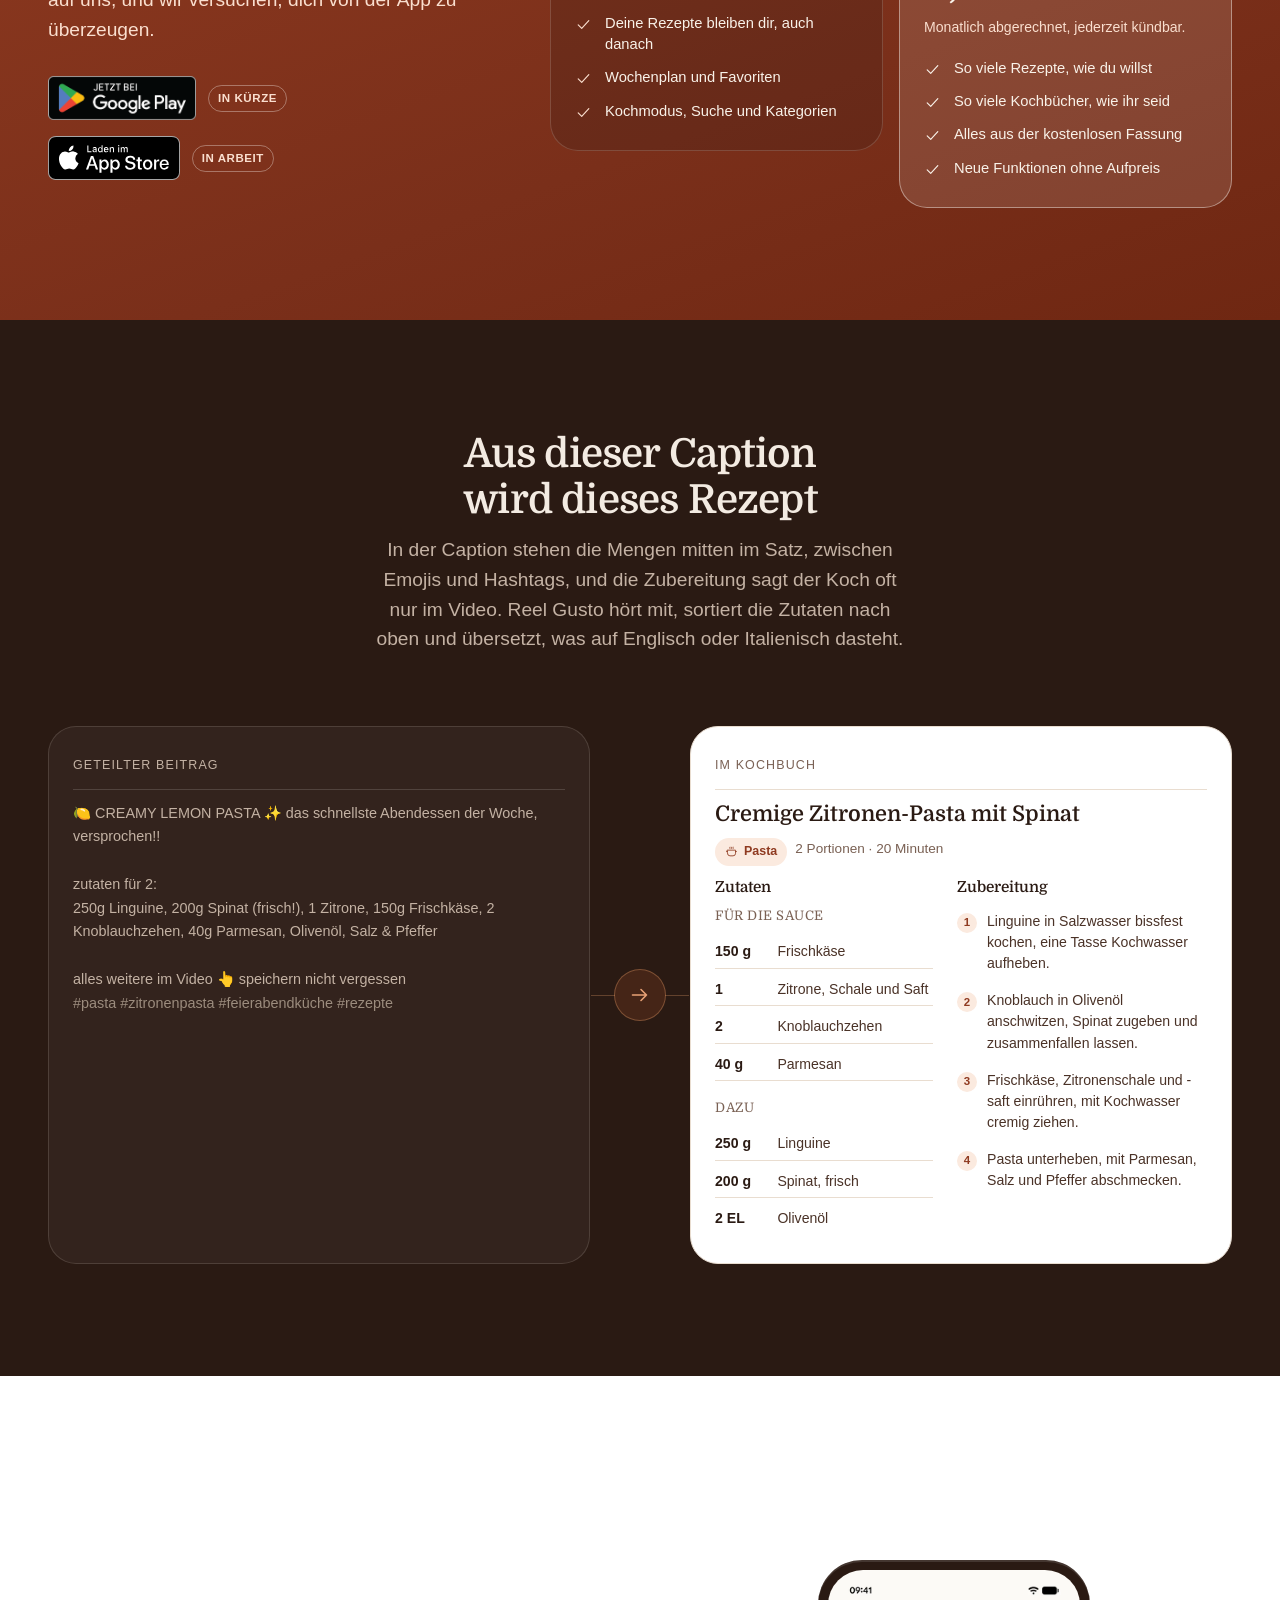
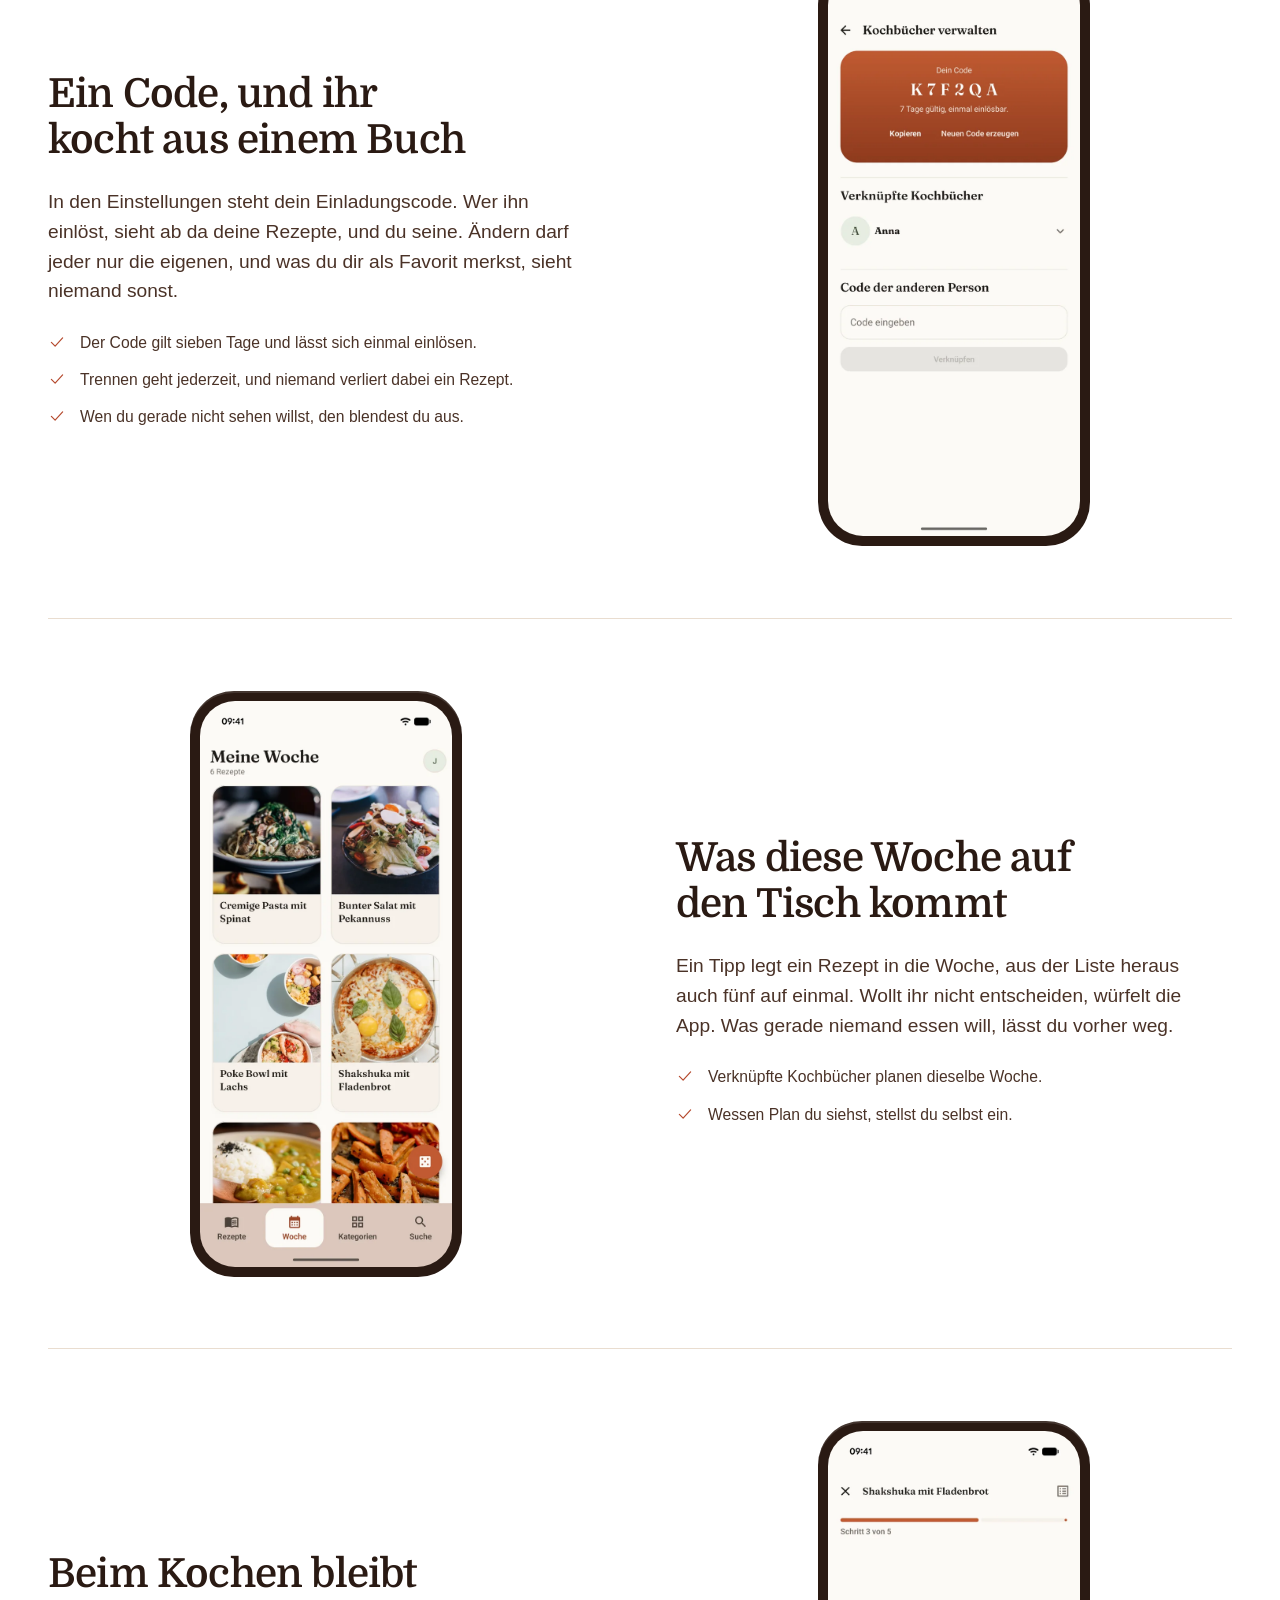
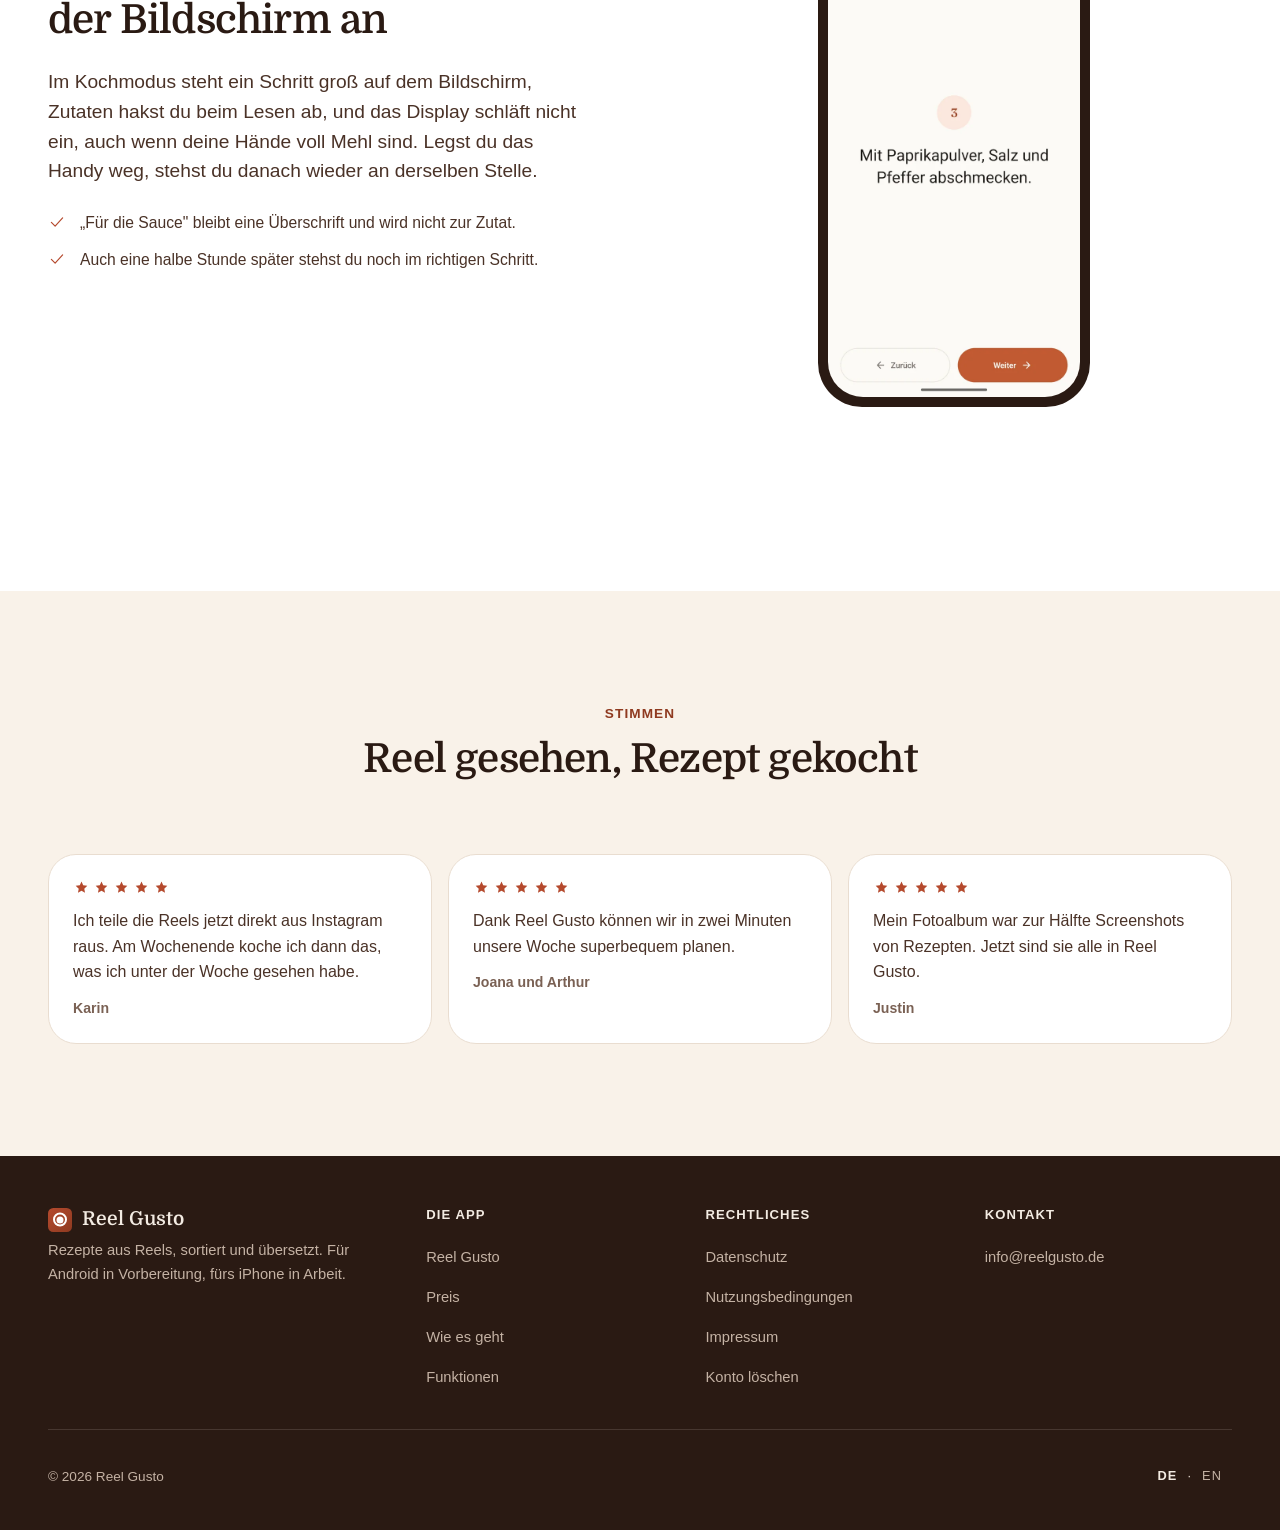
==== commit bac56733: "Palette der App vom 15.09.: Weiss als Grund, Terracotta B54A2E Tokens woertlich aus Color.kt, Rollen" ====
--- a/index.html
+++ b/index.html
@@ -10,7 +10,7 @@
 <link rel="icon" href="bilder/logo.svg" type="image/svg+xml">
 <link rel="apple-touch-icon" href="bilder/logo-180.png">
 <meta name="description" content="Teile ein Reel von TikTok oder Instagram, und du bekommst ein fertiges Rezept zurück: Zutaten, Schritte, Bild. Zu zweit nutzbar, mit gemeinsamem Wochenplan. Die ersten 15 Rezepte kosten nichts, danach 2,99 € im Monat.">
-<meta name="theme-color" content="#FCFAF7">
+<meta name="theme-color" content="#FFFFFF">
 <link rel="stylesheet" href="stil.css">
 <link rel="stylesheet" href="start.css">
 <!-- Weiches Scrollen mit dem Mausrad. Zugabe: Ohne die Datei scrollt die
@@ -157,7 +157,10 @@
     -->
     <div class="bahn held-raster">
       <div class="held-text">
-        <h1>Aus Reels werden Rezepte</h1>
+        <!-- Die Umbrueche stehen fest, damit die deutsche und die englische Zeile
+             gleich hoch sind: Ohne sie brach Domine die englische Fassung bei
+             gleicher Zeichenzahl je Zeile zweizeilig, die deutsche dreizeilig. -->
+        <h1>Aus Reels<br>werden<br>Rezepte</h1>
         <p class="gross">
           Das Pasta-Reel von gestern Abend, das Curry aus deinem Feed: Reel Gusto
           macht aus Reels von TikTok und Instagram echte Rezepte. Sammle alles,
--- a/stil.css
+++ b/stil.css
@@ -37,22 +37,34 @@
 }
 
 :root {
-  /* 60 % neutrale Basis */
-  --sand-50:  #FCFAF7;
-  --sand-100: #F6F1EA;
-  --sand-200: #EBE3D8;
-
-  /* 30 % Text und Struktur */
-  --ink-900:  #1F1A16;
-  --ink-700:  #4A423B;
-  --ink-500:  #7C726A;
-
-  /* 10 % Akzent */
-  --clay-500: #C05A31;
-  --clay-600: #9E4526;
-  --clay-100: #FBE7DD;
-  --sage-500: #5E7355;
-  --sage-100: #E6EDE1;
+  /*
+    60 % neutrale Basis - die Werte und ihre ROLLEN aus Color.kt (Stand 15.09.2026):
+    --sand-100 ist der Grund und die Karte (Weiss), --sand-50 die Schrift auf
+    Terracotta und die ruhige Zwischenstufe (Creme). Bis dahin war es umgekehrt,
+    Sand50 der Grund - die App ist am 15.09. auf Weiss gegangen, weil ein getoenter
+    Grund auf dem Geraet nicht warm wirkte, sondern schmutzig. --sand-400 ist der
+    Umriss mit Bedeutung (3,1:1 auf Weiss), --sand-200 die leise Trennlinie.
+  */
+  --sand-50:  #F9F2E9;
+  --sand-100: #FFFFFF;
+  --sand-200: #E9DDD0;
+  --sand-400: #A88C78;
+
+  /* 30 % Text und Struktur - dunkles Rotbraun, kein neutrales Grau */
+  --ink-900:  #2A1A13;
+  --ink-700:  #4A3227;
+  --ink-500:  #7A6154;
+
+  /*
+    10 % Akzent. Clay500 ist eine Stufe tiefer als das fruehere #C05A31: Das hielt
+    gegen die helle Schrift nur 3,98:1, dieser Ton 4,75:1 gegen Creme und 5,3:1
+    gegen Weiss. Wer ihn verschiebt, rechnet das Paar nach.
+  */
+  --clay-500: #B54A2E;
+  --clay-600: #8F3A20;
+  --clay-100: #FBEADF;
+  --sage-500: #4E7343;
+  --sage-100: #E6EFE2;
   /*
     ShadowTint aus Color.kt hat hier KEINE Entsprechung mehr: Der Auftritt wirft
     keine Schatten. Karten trennt ihr Rand, Bahnen trennt ihre Flaeche. Der
@@ -93,7 +105,7 @@
 body {
   margin: 0;
   min-height: 100svh;
-  background: var(--sand-50);
+  background: var(--sand-100);
   color: var(--ink-700);
   font-family: -apple-system, BlinkMacSystemFont, "Segoe UI", Roboto, sans-serif;
   font-size: 16px;
@@ -116,7 +128,7 @@
   top: 0;
   z-index: 50;
   border-bottom: 1px solid transparent;
-  background: color-mix(in srgb, var(--sand-50) 92%, transparent);
+  background: color-mix(in srgb, var(--sand-100) 92%, transparent);
   backdrop-filter: blur(12px);
   transition: border-color 0.3s ease;
 }
@@ -140,7 +152,7 @@
   font-weight: 600;
 }
 
-.sprung:focus-visible { left: 0; outline-color: var(--clay-warm, #E9A06A); }
+.sprung:focus-visible { left: 0; outline-color: var(--clay-warm, #E8A176); }
 
 /*
   Der Fokusring steht HIER und nicht in start.css: Er gehoert zu jeder Seite,
@@ -348,7 +360,7 @@
   text-decoration: none;
 }
 
-.fuss-spalte a:hover { color: #E9A06A; }
+.fuss-spalte a:hover { color: #E8A176; }
 
 /*
   Die Seite, auf der man gerade steht, ist im Fuss hervorgehoben. `aria-current`
@@ -368,11 +380,11 @@
 }
 
 /* Clay600 haelt auf Ink900 nur 2,7:1 - dort braucht der Ring den warmen Ton. */
-.seitenfuss :focus-visible { outline-color: #E9A06A; }
+.seitenfuss :focus-visible { outline-color: #E8A176; }
 
 .seitenfuss .sprachen,
 .seitenfuss .sprachen a { color: #C4B2A4; }
-.seitenfuss .sprachen a:hover { color: #E9A06A; }
+.seitenfuss .sprachen a:hover { color: #E8A176; }
 .seitenfuss .sprachen [aria-current="true"] { color: #F3EBE2; }
 
 @media (max-width: 62rem) {
--- a/start.css
+++ b/start.css
@@ -30,8 +30,8 @@
     ClayGradientStart/Mid/End und tragen in der App die Verlaufskarte des
     Abo-Screens; hier tragen sie die Preisflaeche.
   */
-  --clay-tief: #8E3A1E;
-  --clay-warm: #E9A06A;
+  --clay-tief: #7A2F1A;
+  --clay-warm: #E8A176;
 
   /*
     Text auf dunklem Grund wird NICHT grau. Ink900 ist ein warmer Ton, und ein
@@ -242,7 +242,7 @@
 }
 
 .knopf-voll:hover {
-  background: #8B3B20;
+  background: var(--clay-tief);
   color: var(--sand-50);
   transform: translate3d(0, -2px, 0);
 }
@@ -251,15 +251,15 @@
   Der zweite Knopf im ersten Bild. Er war ein Umriss auf durchsichtigem Grund -
   auf dem alten Sandverlauf ging das, auf der Holzplatte des Fotos nicht: Die
   Maserung lief mitten durch die Schrift, und der Knopf sah aus wie ein Rahmen
-  um nichts. Jetzt volle Flaeche in Sand50.
+  um nichts. Jetzt volle Flaeche in Sand100 - Weiss, wie die Karten der App.
 */
 .knopf-weiss {
-  background: var(--sand-50);
+  background: var(--sand-100);
   color: var(--ink-900);
   border-color: var(--sand-200);
 }
 
-.knopf-weiss:hover { background: #fff; color: var(--ink-900); transform: translate3d(0, -2px, 0); }
+.knopf-weiss:hover { background: var(--sand-50); color: var(--ink-900); transform: translate3d(0, -2px, 0); }
 
 .band-clay .knopf-voll {
   background: var(--sand-50);
@@ -318,7 +318,7 @@
   align-items: center;
   min-height: clamp(28rem, 42vw, 40rem);
   padding: var(--sp-4xl) 0;
-  background: var(--sand-50);
+  background: var(--sand-100);
 }
 
 /*
@@ -472,7 +472,7 @@
   aspect-ratio: 1080 / 2424;
   object-fit: cover;
   border-radius: 35px;
-  background: var(--sand-50);
+  background: var(--sand-100);
 }
 
 /* --- Die Verwandlung ----------------------------------------------------- */
@@ -555,9 +555,9 @@
 */
 .roh-text .hash { color: #9C8C7E; }
 
-/* Rechts: das fertige Rezept, in der Flaeche der App. */
+/* Rechts: das fertige Rezept, in der Flaeche der App - seit 15.09.2026 Weiss. */
 .blatt-rezept {
-  background: var(--sand-50);
+  background: var(--sand-100);
   color: var(--ink-700);
   border: 1px solid var(--sand-200);
 }
@@ -1068,7 +1068,7 @@
 }
 
 .takt-eingabe:checked + label {
-  background: var(--sand-50);
+  background: var(--sand-100);
   color: var(--clay-600);
 }
 
@@ -1116,7 +1116,7 @@
   entfallen; was daran haengt, steht im Kommentar im HTML.
 */
 
-.band-sand { background: var(--sand-100); }
+.band-sand { background: var(--sand-50); }
 
 .stimmen-raster {
   display: grid;
@@ -1131,7 +1131,7 @@
   margin: 0;
   padding: var(--sp-xl);
   border-radius: var(--r-xxl);
-  background: var(--sand-50);
+  background: var(--sand-100);
   border: 1px solid var(--sand-200);
 }
 
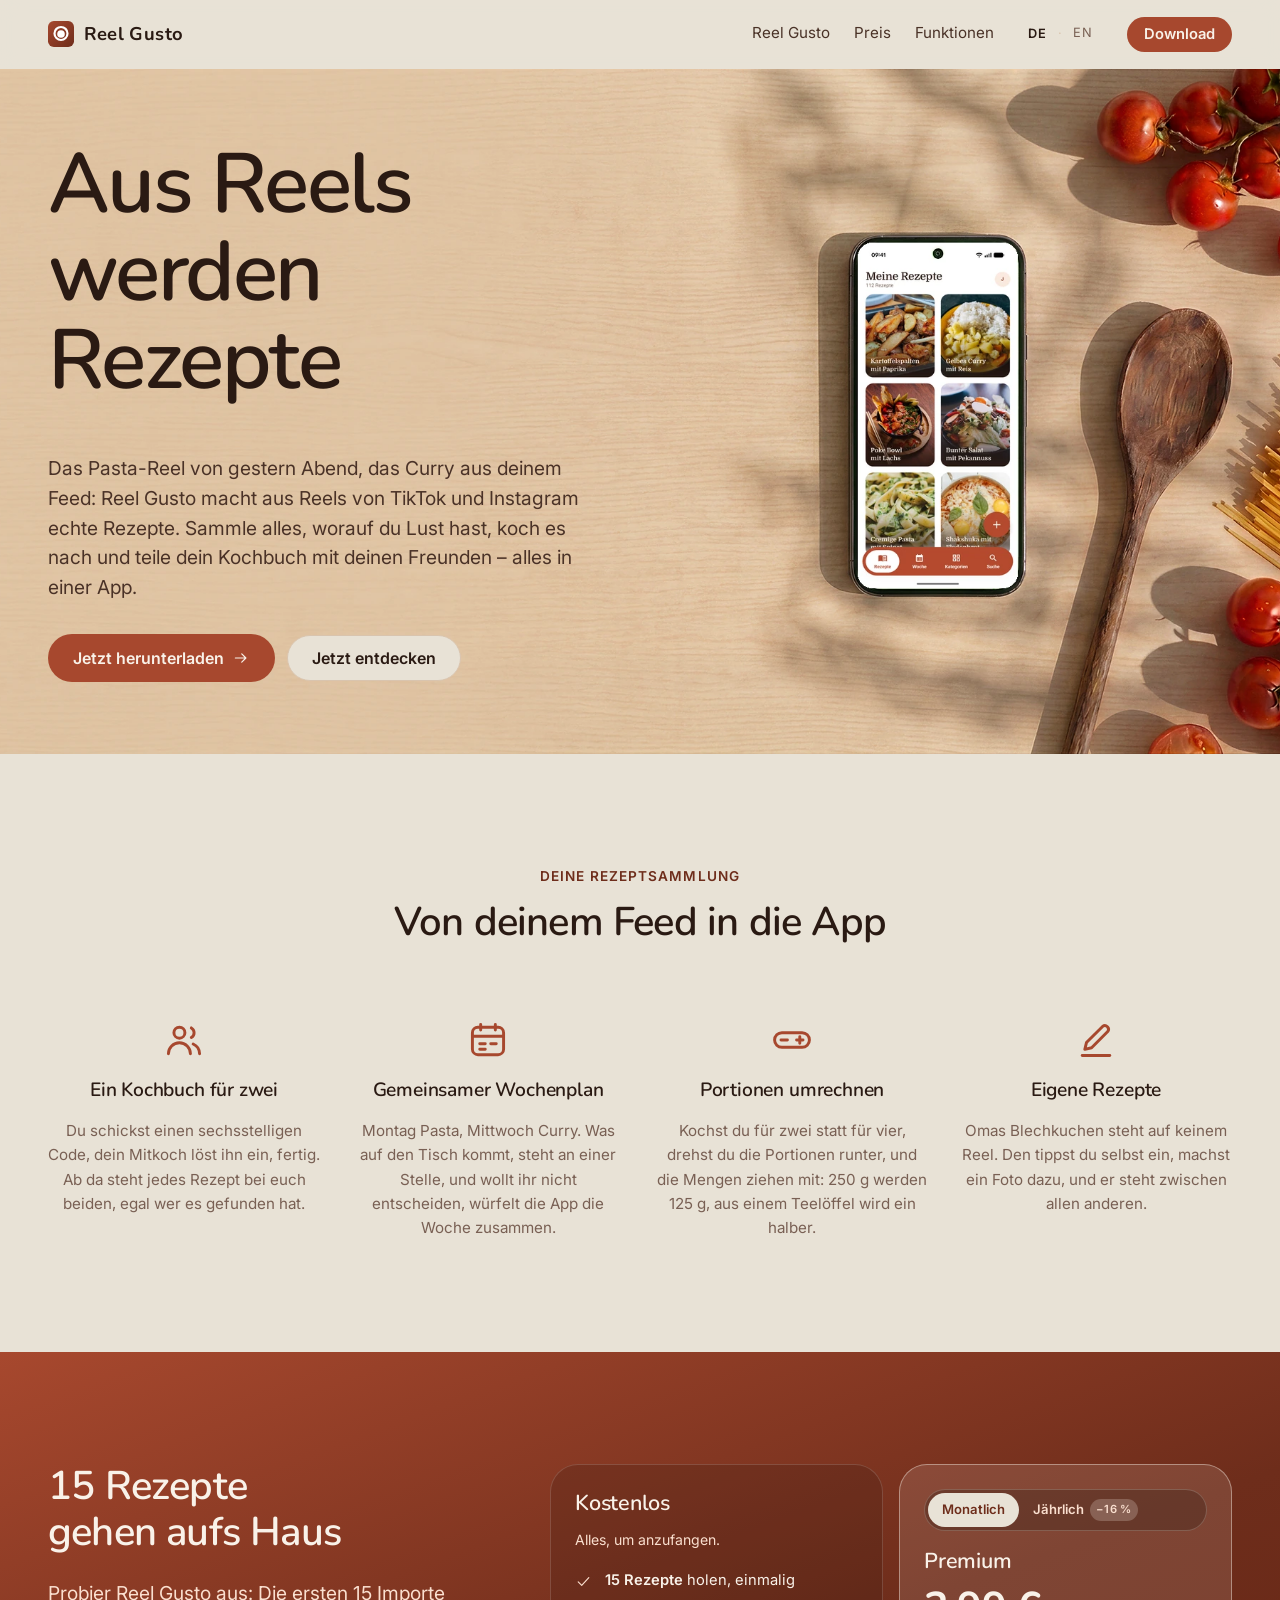
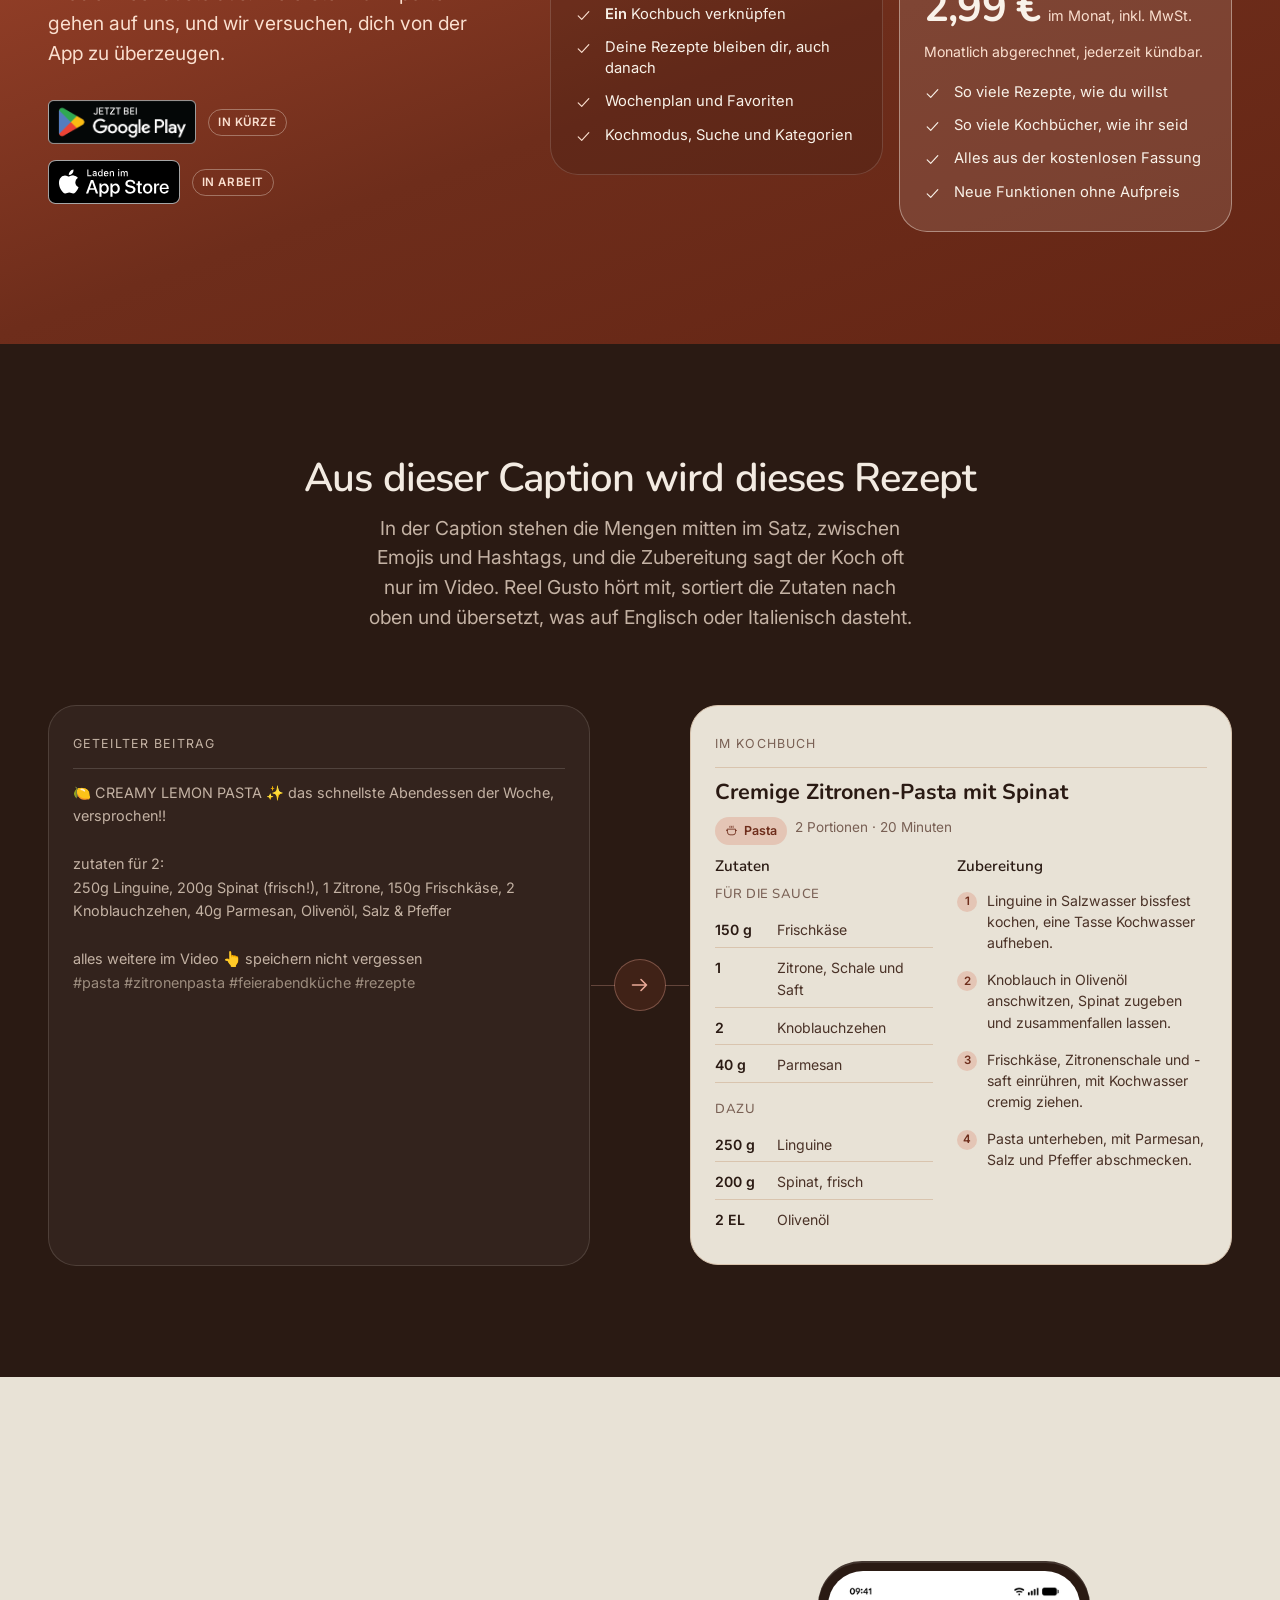
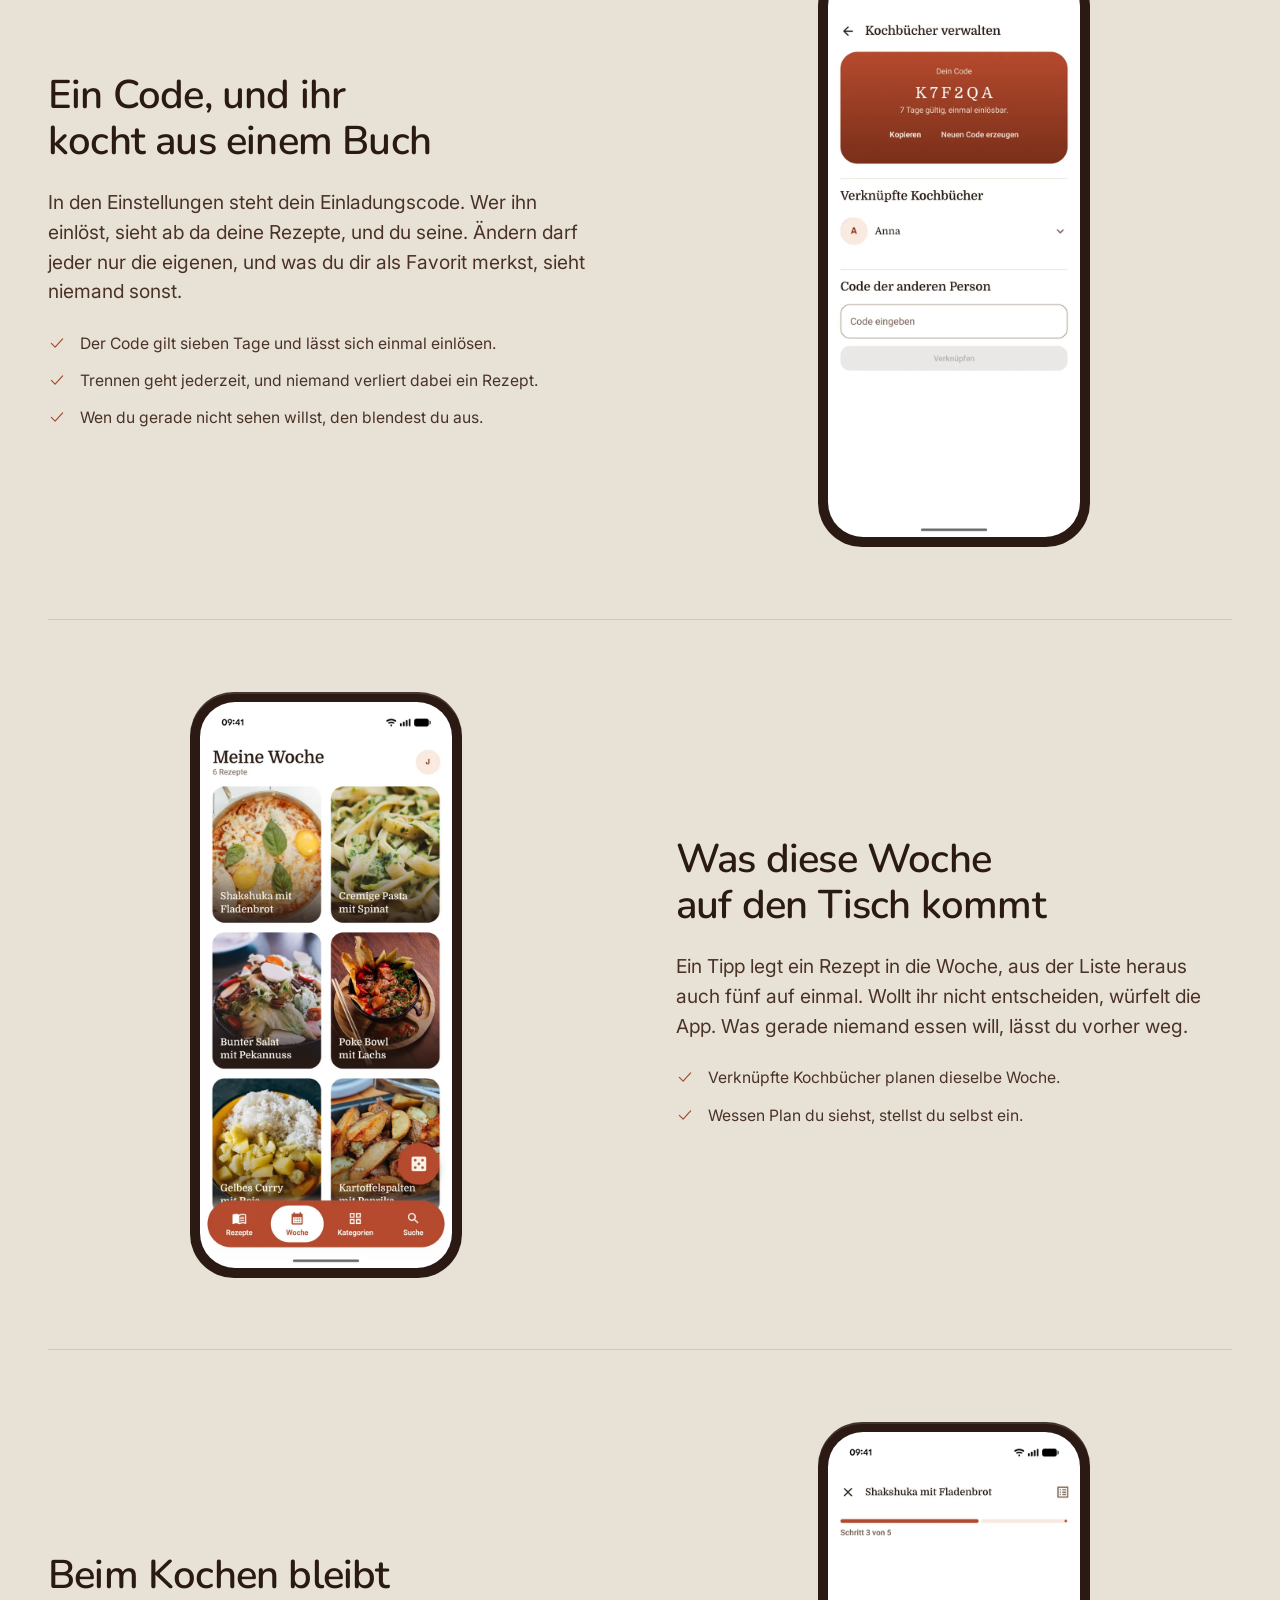
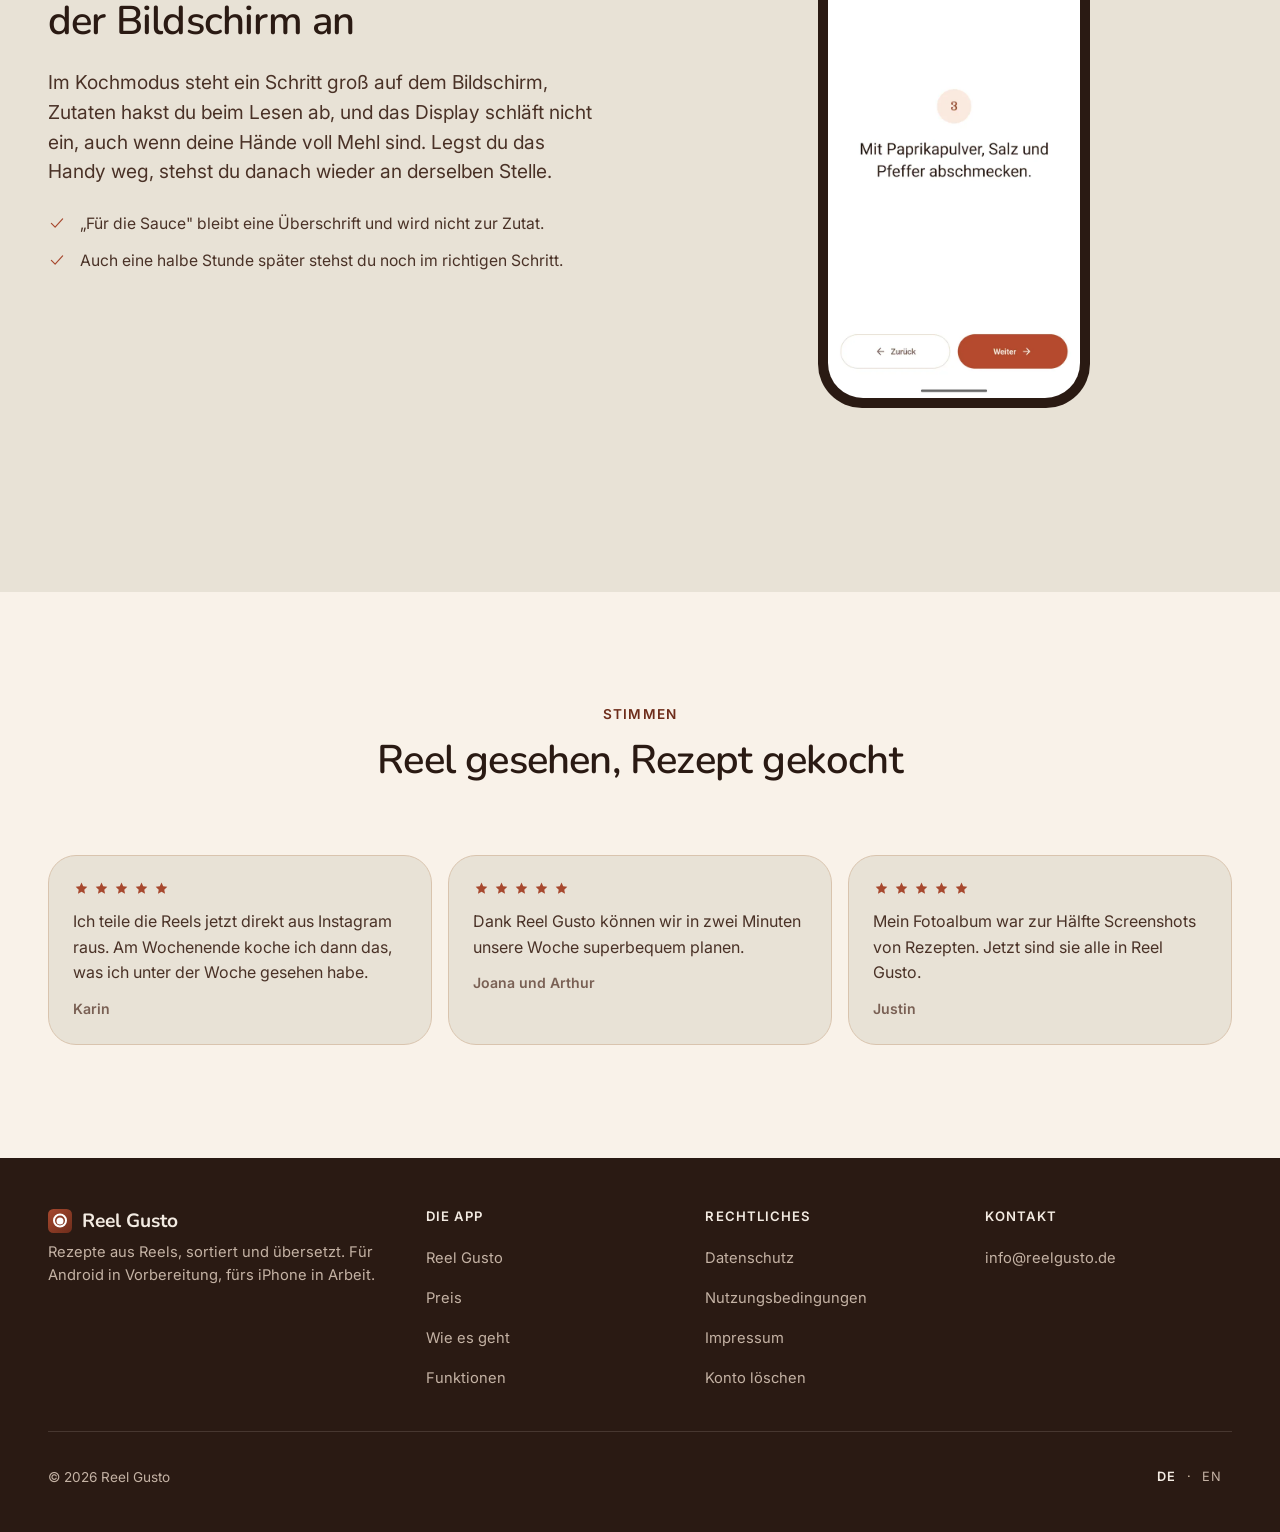
==== commit d1154cb1: "Palette, Schrift und Logo auf den Stand der App Rollout aus gutster95/kochbuch (web/). Die App ist a" ====
--- a/index.html
+++ b/index.html
@@ -10,7 +10,7 @@
 <link rel="icon" href="bilder/logo.svg" type="image/svg+xml">
 <link rel="apple-touch-icon" href="bilder/logo-180.png">
 <meta name="description" content="Teile ein Reel von TikTok oder Instagram, und du bekommst ein fertiges Rezept zurück: Zutaten, Schritte, Bild. Zu zweit nutzbar, mit gemeinsamem Wochenplan. Die ersten 15 Rezepte kosten nichts, danach 2,99 € im Monat.">
-<meta name="theme-color" content="#FFFFFF">
+<meta name="theme-color" content="#E8E2D6">
 <link rel="stylesheet" href="stil.css">
 <link rel="stylesheet" href="start.css">
 <!-- Weiches Scrollen mit dem Mausrad. Zugabe: Ohne die Datei scrollt die
@@ -172,7 +172,7 @@
             Jetzt herunterladen
             <svg width="18" height="18" viewBox="0 0 24 24" aria-hidden="true"><use href="#i-pfeil-rechts"/></svg>
           </a>
-          <a class="knopf knopf-weiss" href="#verwandlung">Jetzt entdecken</a>
+          <a class="knopf knopf-sand" href="#verwandlung">Jetzt entdecken</a>
         </div>
       </div>
     </div>
--- a/stil.css
+++ b/stil.css
@@ -19,52 +19,107 @@
   seitdem massenhaft abgemahnt wird. Auf einer DATENSCHUTZERKLAERUNG waere das
   besonders schlecht.
 
-  Die Datei ist die variable Fassung aus der App
-  (shared/src/commonMain/composeResources/font/domine_variable.ttf), damit
-  Website und App buchstaeblich dieselbe Schrift tragen. `font-weight: 400 700`
-  gibt die wght-Achse an den Browser weiter - Domine hat, anders als Fraunces
-  vorher, weder unter 400 noch ueber 700 etwas anzubieten; eine zu weit
-  angegebene Achse laesst den Browser Gewichte versprechen, die die Datei nicht
-  hat. `font-display: swap` zeigt sofort die Ersatzschrift statt einer leeren
-  Flaeche.
+  **Zwei Schriften, dieselbe Aufteilung wie in der App** (ui/theme/Type.kt):
+  Nunito traegt ausschliesslich Ueberschriften und Titel, Inter den Fliesstext,
+  die Labels und die Zahlen. Bis zum 10.10.2026 stand hier Domine ueber den
+  Ueberschriften und darunter schlicht die System-Sans - also weder dieselbe
+  Ueberschriftenschrift wie die App noch ueberhaupt eine entschiedene fuer den
+  Text. Der Kontrast Display/Sans ist die Hierarchie dieses Produkts; eine Seite,
+  die ihn nicht traegt, sieht neben der App nach einem anderen Absender aus.
+
+  Die Dateien sind woff2-SUBSETS der Variable Fonts aus der App
+  (shared/src/commonMain/composeResources/font/) - erzeugt von
+  tools/web_schrift_subset.py, Ergebnis eingecheckt. Domine lag hier als nackte
+  360-KB-TTF; die beiden Subsets wiegen zusammen 120 KB und tragen trotzdem zwei
+  Schriften statt einer. Die Begruendung von damals ("ein woff2-Subset waere
+  kleiner, ist aber eine Optimierung, keine Voraussetzung") gilt nicht mehr:
+  Zwei volle Variable-TTFs waeren 1,1 MB gewesen.
+
+  **Die `font-weight`-Spanne muss zum Achsenbeschnitt des Subsets passen.** Das
+  Skript schneidet Nunito auf 500-700 und Inter auf 400-600 - genau die
+  Gewichte, die der Auftritt abruft. Eine weiter angegebene Achse laesst den
+  Browser Gewichte versprechen, die die Datei nicht mehr hat; eine enger
+  angegebene laesst ihn selbst faelschen (synthetisches Fett).
+
+  `font-display: swap` zeigt sofort die Ersatzschrift statt einer leeren Flaeche.
 */
 @font-face {
-  font-family: "Domine";
-  src: url("schrift/domine.ttf") format("truetype-variations");
-  font-weight: 400 700;
+  font-family: "Nunito";
+  src: url("schrift/nunito.woff2") format("woff2");
+  font-weight: 500 700;
   font-style: normal;
   font-display: swap;
 }
 
+@font-face {
+  font-family: "Inter";
+  src: url("schrift/inter.woff2") format("woff2");
+  font-weight: 400 600;
+  font-style: normal;
+  font-display: swap;
+}
+
 :root {
   /*
-    60 % neutrale Basis - die Werte und ihre ROLLEN aus Color.kt (Stand 15.09.2026):
-    --sand-100 ist der Grund und die Karte (Weiss), --sand-50 die Schrift auf
-    Terracotta und die ruhige Zwischenstufe (Creme). Bis dahin war es umgekehrt,
-    Sand50 der Grund - die App ist am 15.09. auf Weiss gegangen, weil ein getoenter
-    Grund auf dem Geraet nicht warm wirkte, sondern schmutzig. --sand-400 ist der
-    Umriss mit Bedeutung (3,1:1 auf Weiss), --sand-200 die leise Trennlinie.
+    60 % neutrale Basis - die Werte und ihre ROLLEN aus Color.kt (Stand 10.10.2026):
+    --sand-100 ist der Grund UND die Karte, --sand-50 die Schrift auf Terracotta
+    und die ruhige Zwischenstufe.
+
+    **Der Grund ist seit dem 10.10.2026 wieder getoent** (Sand statt Weiss) - die
+    App ist es, und eine weisse Website daneben ist der Bruch, den man zuerst
+    sieht. Vom 15.09. bis 10.10. stand hier Weiss, davor ein Pfirsich.
+
+    Dass Grund und Karte DERSELBE Ton sind, ist Absicht und kein Sparzwang: Was
+    sich abheben soll, tut das ueber die Toenung (--clay-100) oder ueber seinen
+    Rand - nicht ueber eine zweite Sandstufe, die es in Color.kt nicht gibt.
+
+    --sand-50 ist damit HELLER als der Grund (1,16:1). Das ist auf der Website
+    harmlos, weil sie die kritische Rolle der App nicht hat (dort ist es die
+    Rezeptkarte ohne Bild): Hier traegt sie nur ruhige Flaechen MIT Rand.
+
+    --sand-400 ist der Umriss mit Bedeutung (3,01:1 gegen den Sandgrund, Schwelle
+    WCAG 1.4.11), --sand-200 die leise Trennlinie (1,31:1 - die muss nur zu sehen
+    sein, nicht lesbar). Beide sind am 10.10. mit dem Grund nachgezogen worden;
+    die alten Werte lagen bei 2,43:1 bzw. 1,06:1 und damit unter der Schwelle
+    bzw. unsichtbar.
   */
   --sand-50:  #F9F2E9;
-  --sand-100: #FFFFFF;
-  --sand-200: #E9DDD0;
-  --sand-400: #A88C78;
+  --sand-100: #E8E2D6;
+  --sand-200: #D9C4AE;
+  --sand-400: #9B7B65;
 
   /* 30 % Text und Struktur - dunkles Rotbraun, kein neutrales Grau */
   --ink-900:  #2A1A13;
   --ink-700:  #4A3227;
-  --ink-500:  #7A6154;
+  --ink-500:  #796054;
 
   /*
-    10 % Akzent. Clay500 ist eine Stufe tiefer als das fruehere #C05A31: Das hielt
-    gegen die helle Schrift nur 3,98:1, dieser Ton 4,75:1 gegen Creme und 5,3:1
-    gegen Weiss. Wer ihn verschiebt, rechnet das Paar nach.
+    10 % Akzent. Nur ZWEI Werte dieser Palette sind gesetzt - --sand-100 und
+    --clay-500; jeder andere ist das Ergebnis einer Schwelle. Wer einen Ton
+    verschiebt, rechnet sein Paar nach (tools/farbprobe/ in der App).
+
+    --clay-500 ist am 10.10.2026 eine Stufe tiefer gegangen (#B54A2E -> #A7482E),
+    und nicht dem Knopf zuliebe: Auf dem getoenten Grund traegt der Akzent als
+    TEXT nur noch 4,51:1 - mit dem alten Wert waeren es 4,09:1 gewesen. Gegen
+    --sand-50 als Schrift auf dem Knopf haelt er 5,24:1.
+
+    --clay-100 musste mit dem Sandgrund TIEFER, nicht heller (#FBEADF ->
+    #E4C5B5), und das ist der unerwartetste Teil der Umrechnung: --sand-100 liegt
+    mit einer Leuchtdichte von 0,764 MITTEN im Bereich der alten Toenung, jeder
+    hellere Kandidat landet bei 1,01 bis 1,17:1 und verschwindet im Grund.
   */
-  --clay-500: #B54A2E;
-  --clay-600: #8F3A20;
-  --clay-100: #FBEADF;
-  --sage-500: #4E7343;
-  --sage-100: #E6EFE2;
+  --clay-500: #A7482E;
+  --clay-600: #6E2D1B;
+  --clay-100: #E4C5B5;
+
+  /*
+    Sage traegt auf der Website genau zwei Dinge: den Haken der
+    Bestaetigungsseite und den Punkt der Statuszeile. Beide am 10.10. mit dem
+    Grund nachgezogen. --sage-500 auf --sage-100 kommt dabei auf 3,61:1 - das
+    genuegt, weil es dort GRAFIK ist (ein Strichpfad, Schwelle 3:1) und kein Text.
+  */
+  --sage-500: #4B6E40;
+  --sage-100: #BAD3AF;
   /*
     ShadowTint aus Color.kt hat hier KEINE Entsprechung mehr: Der Auftritt wirft
     keine Schatten. Karten trennt ihr Rand, Bahnen trennt ihre Flaeche. Der
@@ -107,7 +162,7 @@
   min-height: 100svh;
   background: var(--sand-100);
   color: var(--ink-700);
-  font-family: -apple-system, BlinkMacSystemFont, "Segoe UI", Roboto, sans-serif;
+  font-family: "Inter", system-ui, -apple-system, BlinkMacSystemFont, "Segoe UI", Roboto, sans-serif;
   font-size: 16px;
   line-height: 1.6;
   -webkit-font-smoothing: antialiased;
@@ -152,7 +207,7 @@
   font-weight: 600;
 }
 
-.sprung:focus-visible { left: 0; outline-color: var(--clay-warm, #E8A176); }
+.sprung:focus-visible { left: 0; outline-color: var(--clay-warm, #E9AA98); }
 
 /*
   Der Fokusring steht HIER und nicht in start.css: Er gehoert zu jeder Seite,
@@ -237,12 +292,15 @@
 /*
   Gemischt und in Ink900, nicht mehr gesperrt in Terracotta-Versalien. Die alte
   Fassung stammt aus der Zeit, als es nur die Bestaetigungsseite gab; seit der
-  Startseite steht dieselbe Marke zweimal verschieden da - und Clay500 auf Sand
-  haelt nur 4,25:1.
+  Startseite steht dieselbe Marke zweimal verschieden da.
+
+  In Ink900 bleibt sie ausserdem unabhaengig von der Palette: Der Markenton hielt
+  als Schrift auf dem Grund damals 4,25:1 und heute 4,51:1 - beides zu knapp fuer
+  etwas, das auf jeder Seite oben links steht.
 */
 .marke {
-  font-family: "Domine", Georgia, serif;
-  font-weight: 600;
+  font-family: "Nunito", system-ui, "Segoe UI", sans-serif;
+  font-weight: 700;
   font-size: 1.15rem;
   letter-spacing: 0.02em;
   color: var(--ink-900);
@@ -329,9 +387,9 @@
 }
 
 .fuss-marke {
-  font-family: "Domine", Georgia, serif;
+  font-family: "Nunito", system-ui, "Segoe UI", sans-serif;
   font-size: 1.2rem;
-  font-weight: 600;
+  font-weight: 700;
   color: #F3EBE2;
   display: inline-flex;
   align-items: center;
@@ -360,7 +418,7 @@
   text-decoration: none;
 }
 
-.fuss-spalte a:hover { color: #E8A176; }
+.fuss-spalte a:hover { color: #E9AA98; }
 
 /*
   Die Seite, auf der man gerade steht, ist im Fuss hervorgehoben. `aria-current`
@@ -380,11 +438,11 @@
 }
 
 /* Clay600 haelt auf Ink900 nur 2,7:1 - dort braucht der Ring den warmen Ton. */
-.seitenfuss :focus-visible { outline-color: #E8A176; }
+.seitenfuss :focus-visible { outline-color: #E9AA98; }
 
 .seitenfuss .sprachen,
 .seitenfuss .sprachen a { color: #C4B2A4; }
-.seitenfuss .sprachen a:hover { color: #E8A176; }
+.seitenfuss .sprachen a:hover { color: #E9AA98; }
 .seitenfuss .sprachen [aria-current="true"] { color: #F3EBE2; }
 
 @media (max-width: 62rem) {
@@ -406,8 +464,8 @@
   verschieden aus.
 */
 h1 {
-  font-family: "Domine", Georgia, serif;
-  font-weight: 600;
+  font-family: "Nunito", system-ui, "Segoe UI", sans-serif;
+  font-weight: 700;
   font-size: clamp(1.85rem, 1.35rem + 2.1vw, 2.6rem);
   line-height: 1.12;
   letter-spacing: -0.02em;
@@ -417,8 +475,8 @@
 }
 
 h2 {
-  font-family: "Domine", Georgia, serif;
-  font-weight: 600;
+  font-family: "Nunito", system-ui, "Segoe UI", sans-serif;
+  font-weight: 700;
   font-size: 1.4rem;
   line-height: 1.25;
   letter-spacing: -0.015em;
@@ -434,8 +492,8 @@
 }
 
 h3 {
-  font-family: "Domine", Georgia, serif;
-  font-weight: 600;
+  font-family: "Nunito", system-ui, "Segoe UI", sans-serif;
+  font-weight: 700;
   font-size: 1.08rem;
   line-height: 1.3;
   color: var(--ink-900);
@@ -449,14 +507,22 @@
 li { margin-bottom: var(--sp-xs); }
 
 /*
-  Clay600 statt Clay500: Auf Sand50 kommt Clay500 auf 4,25:1 und in einer Karte
-  (Sand100) auf 3,94:1 - beides unter den 4,5:1 fuer Text dieser Groesse. Das
-  betraf JEDEN Link in den Rechtstexten, also ausgerechnet die Seiten, die im
-  Play-Eintrag verlinkt sind.
+  Clay600 statt Clay500, und das bleibt so.
+
+  Als die Regel entstand, war sie eine Notwendigkeit: Clay500 (#B54A2E) kam auf
+  Sand50 auf 4,25:1 und in einer Karte auf 3,94:1 - beides unter den 4,5:1 fuer
+  Text dieser Groesse, und das betraf JEDEN Link in den Rechtstexten, also
+  ausgerechnet die Seiten, die im Play-Eintrag verlinkt sind.
+
+  Mit dem tieferen #A7482E traegt Clay500 jetzt 4,51:1 auf dem Grund und waere
+  damit zulaessig - aber mit einem Hundertstel Luft. Ein Datenschutztext ist
+  die falsche Stelle fuer eine Farbe, die bei der naechsten Verschiebung des
+  Grundes umkippt; Clay600 haelt 7,93:1. Dass Links hier ruhiger stehen als der
+  Markenton, ist auf einer Seite mit 380 Zeilen Fliesstext ohnehin richtig.
 */
 a { color: var(--clay-600); text-decoration-thickness: 1px; text-underline-offset: 2px; }
-/* Im Hover bleibt die Farbe und der Strich wird dicker - Clay500 laege auch
-   hier unter der Schwelle, und ein Zustand ist von der Regel nicht ausgenommen. */
+/* Im Hover bleibt die Farbe und der Strich wird dicker - ein Zustand ist von
+   der Kontrastregel nicht ausgenommen. */
 a:hover { text-decoration-thickness: 2px; }
 
 strong { color: var(--ink-900); font-weight: 600; }
@@ -503,10 +569,17 @@
   Rot markierte Platzhalter, die vor der Veroeffentlichung gefuellt werden
   MUESSEN. Absichtlich haesslich: Ein dezenter Platzhalter im Impressum
   ueberlebt jede Durchsicht.
+
+  **Am 10.10.2026 umgedreht**, und zwar nicht aus Geschmack: Der Chip war ein
+  blasses Rosa (#FCE9E7) mit rotem Text - auf Weiss eine Flaeche, auf dem
+  Sandgrund mit 1,10:1 keine mehr. Ein Platzhalter, der mit dem Grund
+  verschwimmt, ist genau der Fehler, gegen den diese Regel geschrieben wurde.
+  Jetzt volle Flaeche in Alert500: 5,07:1 gegen den Grund, 5,88:1 fuer die
+  Schrift darauf. Die Werte stehen woertlich in Color.kt.
 */
 .todo {
-  background: #FCE9E7;
-  color: #B3261E;
+  background: #B3261E;
+  color: var(--sand-50);
   border-radius: var(--r-sm);
   padding: 2px 6px;
   font-weight: 600;
--- a/start.css
+++ b/start.css
@@ -14,6 +14,14 @@
 
   Kein Build-Schritt, keine Abhaengigkeit, keine Anfrage nach draussen.
 
+  KEINE GEWICHTE UEBER 600 IM FLIESSTEXT. Inter liegt hier als woff2-Subset mit
+  einer wght-Achse von 400 bis 600 (tools/web_schrift_subset.py) - genau die
+  zwei Gewichte, die auch die App kennt (ui/theme/Type.kt: bodyFamily()). Vier
+  kleine Labels standen auf 700 und haetten den Browser synthetisch faelschen
+  lassen: .schritte .nr, .store-status, .plan-liste b, .takt-sparen. Sie stehen
+  jetzt auf 600 - die Rolle, die die App dafuer hat (labelLarge). Ueber 600 geht
+  nur Nunito, und Nunito traegt ausschliesslich Ueberschriften und Titel.
+
   KEINE SCHLAGSCHATTEN. Die Seite hatte welche - unter den Knoepfen, unter dem
   Telefon, unter der Rezeptkarte, unter der Premium-Karte - und sie sahen nach
   Bauteilen aus, die ueber dem Grund schweben, statt nach einer Flaeche.
@@ -27,11 +35,15 @@
 :root {
   /*
     Die gesaettigten Enden derselben Achse. Sie stehen in Color.kt als
-    ClayGradientStart/Mid/End und tragen in der App die Verlaufskarte des
+    ClayGradientStart/End und tragen in der App die Verlaufskarte des
     Abo-Screens; hier tragen sie die Preisflaeche.
+
+    Beide am 10.10.2026 mit der Palette nachgezogen (#7A2F1A -> #642514 und
+    #E8A176 -> #E9AA98). ClayGradientMid braucht hier keinen eigenen Token mehr:
+    Er IST --clay-500.
   */
-  --clay-tief: #7A2F1A;
-  --clay-warm: #E8A176;
+  --clay-tief: #642514;
+  --clay-warm: #E9AA98;
 
   /*
     Text auf dunklem Grund wird NICHT grau. Ink900 ist ein warmer Ton, und ein
@@ -106,11 +118,16 @@
 
 .band-clay {
   /*
-    Von unten dunkel nach oben warm: Der Preis steht oben in 3rem, die
-    Fliesstextzeilen darunter stehen auf dem dunkleren Ende. Flaches Clay500
-    kaeme bei 16px Text auf 4,4:1 und damit unter die Schwelle.
+    Von oben warm nach unten dunkel - dieselbe Achse wie die Verlaufskarte des
+    Abo-Screens in der App (`verticalGradient(Clay500, ClayGradientStart)`).
+
+    Bis zum 10.10.2026 fing sie erst bei Clay600 an und endete auf einem
+    Literal (#6F2712), weil das flache Clay500 von damals (#B54A2E) mit
+    16px-Text nur 4,4:1 hielt. Dieser Grund ist weg: Das tiefere #A7482E traegt
+    --sand-50 mit 5,24:1, das dunkelste Ende mit 10,41:1. Damit stehen hier drei
+    echte Tokens und kein gerundeter Zwischenwert mehr.
   */
-  background: linear-gradient(160deg, var(--clay-600) 0%, var(--clay-tief) 62%, #6F2712 100%);
+  background: linear-gradient(160deg, var(--clay-500) 0%, var(--clay-600) 55%, var(--clay-tief) 100%);
   color: var(--sand-50);
 }
 
@@ -119,7 +136,7 @@
 .start h1,
 .start h2,
 .start h3 {
-  font-family: "Domine", Georgia, serif;
+  font-family: "Nunito", system-ui, "Segoe UI", sans-serif;
   color: var(--ink-900);
   text-wrap: balance;
   margin: 0;
@@ -233,16 +250,20 @@
 }
 
 /*
-  Clay600 statt Clay500: Weisse Schrift auf Clay500 kommt auf 4,4:1 und liegt
-  damit unter 4,5:1 fuer Text dieser Groesse. Clay600 haelt 6,3:1.
+  **Jetzt Clay500, der Markenton** - und das ist der sichtbarste Gewinn der
+  Palette vom 10.10.2026. Hier stand Clay600, weil die helle Schrift auf dem
+  alten #B54A2E nur 4,4:1 hielt und damit unter der Schwelle lag: Der wichtigste
+  Knopf der Startseite trug deshalb nicht die Farbe des Produkts, sondern eine
+  Notloesung. Das tiefere #A7482E haelt 5,24:1, genau wie der Kochen-Knopf in
+  der App - der Knopf hier und der Knopf dort sind endlich derselbe Ton.
 */
 .knopf-voll {
+  background: var(--clay-500);
+  color: var(--sand-50);
+}
+
+.knopf-voll:hover {
   background: var(--clay-600);
-  color: var(--sand-50);
-}
-
-.knopf-voll:hover {
-  background: var(--clay-tief);
   color: var(--sand-50);
   transform: translate3d(0, -2px, 0);
 }
@@ -251,15 +272,21 @@
   Der zweite Knopf im ersten Bild. Er war ein Umriss auf durchsichtigem Grund -
   auf dem alten Sandverlauf ging das, auf der Holzplatte des Fotos nicht: Die
   Maserung lief mitten durch die Schrift, und der Knopf sah aus wie ein Rahmen
-  um nichts. Jetzt volle Flaeche in Sand100 - Weiss, wie die Karten der App.
-*/
-.knopf-weiss {
+  um nichts. Jetzt volle Flaeche in Sand100 - derselbe Ton wie die Karten der
+  App.
+
+  **Hiess bis zum 10.10.2026 `.knopf-weiss`.** Sand100 war Weiss, der Name war
+  also richtig; mit dem Sandgrund waere er eine Luege geworden. Umbenannt und
+  nicht nur umkommentiert, weil ein Klassenname, der die falsche Farbe nennt,
+  beim naechsten Palettenwechsel genau die Stelle ist, die man uebersieht.
+*/
+.knopf-sand {
   background: var(--sand-100);
   color: var(--ink-900);
   border-color: var(--sand-200);
 }
 
-.knopf-weiss:hover { background: var(--sand-50); color: var(--ink-900); transform: translate3d(0, -2px, 0); }
+.knopf-sand:hover { background: var(--sand-50); color: var(--ink-900); transform: translate3d(0, -2px, 0); }
 
 .band-clay .knopf-voll {
   background: var(--sand-50);
@@ -323,7 +350,7 @@
 
 /*
   `cover` fuellt die Bahn immer ganz und schneidet den Ueberschuss symmetrisch
-  ab - weisse Balken kann es damit auf keinem Seitenverhaeltnis geben. Der Preis
+  ab - leere Balken kann es damit auf keinem Seitenverhaeltnis geben. Der Preis
   dafuer: Beschnitten wird auf BEIDEN Achsen, je nachdem welche knapper ist. Auf
   einem Telefon hochkant bleiben von der Breite rund 40 Prozent uebrig. Alles,
   was man erkennen koennen muss, gehoert deshalb in die Bildmitte.
@@ -555,7 +582,7 @@
 */
 .roh-text .hash { color: #9C8C7E; }
 
-/* Rechts: das fertige Rezept, in der Flaeche der App - seit 15.09.2026 Weiss. */
+/* Rechts: das fertige Rezept, in der Flaeche der App (Sand100). */
 .blatt-rezept {
   background: var(--sand-100);
   color: var(--ink-700);
@@ -565,8 +592,8 @@
 .blatt-rezept .blatt-marke { color: var(--ink-500); }
 
 .rezept-titel {
-  font-family: "Domine", Georgia, serif;
-  font-weight: 600;
+  font-family: "Nunito", system-ui, "Segoe UI", sans-serif;
+  font-weight: 700;
   font-size: 1.35rem;
   line-height: 1.15;
   color: var(--ink-900);
@@ -607,7 +634,7 @@
 */
 .rezept-spalten h3 {
   margin: 0 0 var(--sp-sm);
-  font-family: "Domine", Georgia, serif;
+  font-family: "Nunito", system-ui, "Segoe UI", sans-serif;
   font-size: 0.95rem;
   line-height: 1.25;
   font-weight: 600;
@@ -637,7 +664,7 @@
 .zutaten .gruppe {
   border-bottom: 0;
   padding-top: var(--sp-md);
-  font-family: "Domine", Georgia, serif;
+  font-family: "Nunito", system-ui, "Segoe UI", sans-serif;
   font-size: 0.82rem;
   letter-spacing: 0.04em;
   text-transform: uppercase;
@@ -657,7 +684,7 @@
 
 .schritte .nr {
   font-size: 0.72rem;
-  font-weight: 700;
+  font-weight: 600;
   color: var(--clay-600);
   background: var(--clay-100);
   border-radius: 50%;
@@ -682,8 +709,8 @@
   height: 52px;
   border-radius: 50%;
   color: var(--clay-warm);
-  background: rgba(192, 90, 49, 0.18);
-  border: 1px solid rgba(233, 160, 106, 0.35);
+  background: rgba(167, 72, 46, 0.18);
+  border: 1px solid rgba(233, 170, 152, 0.35);
 }
 
 .pfeil::before,
@@ -693,7 +720,7 @@
   top: 50%;
   width: var(--sp-xl);
   height: 1px;
-  background: rgba(233, 160, 106, 0.3);
+  background: rgba(233, 170, 152, 0.3);
 }
 
 .pfeil::before { right: 100%; }
@@ -934,12 +961,12 @@
 
 .store-status {
   font-size: 0.72rem;
-  font-weight: 700;
+  font-weight: 600;
   letter-spacing: 0.05em;
   text-transform: uppercase;
   padding: 3px 9px;
   border-radius: 999px;
-  border: 1px solid rgba(252, 250, 247, 0.35);
+  border: 1px solid rgba(249, 242, 233, 0.35);
   color: var(--auf-clay-leise);
   white-space: nowrap;
 }
@@ -959,8 +986,8 @@
   gap: var(--sp-md);
   padding: var(--sp-xl);
   border-radius: var(--r-xxl);
-  background: rgba(31, 26, 22, 0.18);
-  border: 1px solid rgba(252, 250, 247, 0.16);
+  background: rgba(42, 26, 19, 0.18);
+  border: 1px solid rgba(249, 242, 233, 0.16);
 }
 
 /*
@@ -969,8 +996,8 @@
   ausserdem als einzige einen vollen Rand und einen Schatten.
 */
 .plan-voll {
-  background: rgba(252, 250, 247, 0.12);
-  border-color: rgba(252, 250, 247, 0.42);
+  background: rgba(249, 242, 233, 0.12);
+  border-color: rgba(249, 242, 233, 0.42);
 }
 
 .plan h3 {
@@ -992,9 +1019,9 @@
 }
 
 .plan-preis b {
-  font-family: "Domine", Georgia, serif;
+  font-family: "Nunito", system-ui, "Segoe UI", sans-serif;
   font-size: 2.6rem;
-  font-weight: 600;
+  font-weight: 700;
   line-height: 1;
   letter-spacing: -0.02em;
   color: var(--sand-50);
@@ -1020,7 +1047,7 @@
   color: var(--sand-50);
 }
 
-.plan-liste b { font-weight: 700; }
+.plan-liste b { font-weight: 600; }
 
 .plan-liste svg { margin-top: 3px; color: var(--auf-clay-leise); }
 
@@ -1040,8 +1067,8 @@
   align-self: start;
   padding: 3px;
   border-radius: 999px;
-  background: rgba(31, 26, 22, 0.28);
-  border: 1px solid rgba(252, 250, 247, 0.2);
+  background: rgba(42, 26, 19, 0.28);
+  border: 1px solid rgba(249, 242, 233, 0.2);
   margin-bottom: var(--sp-xs);
 }
 
@@ -1080,11 +1107,11 @@
 
 .takt-sparen {
   font-size: 0.7rem;
-  font-weight: 700;
+  font-weight: 600;
   letter-spacing: 0.03em;
   padding: 2px 6px;
   border-radius: 999px;
-  background: rgba(252, 250, 247, 0.22);
+  background: rgba(249, 242, 233, 0.22);
 }
 
 .takt-eingabe:checked + label .takt-sparen {
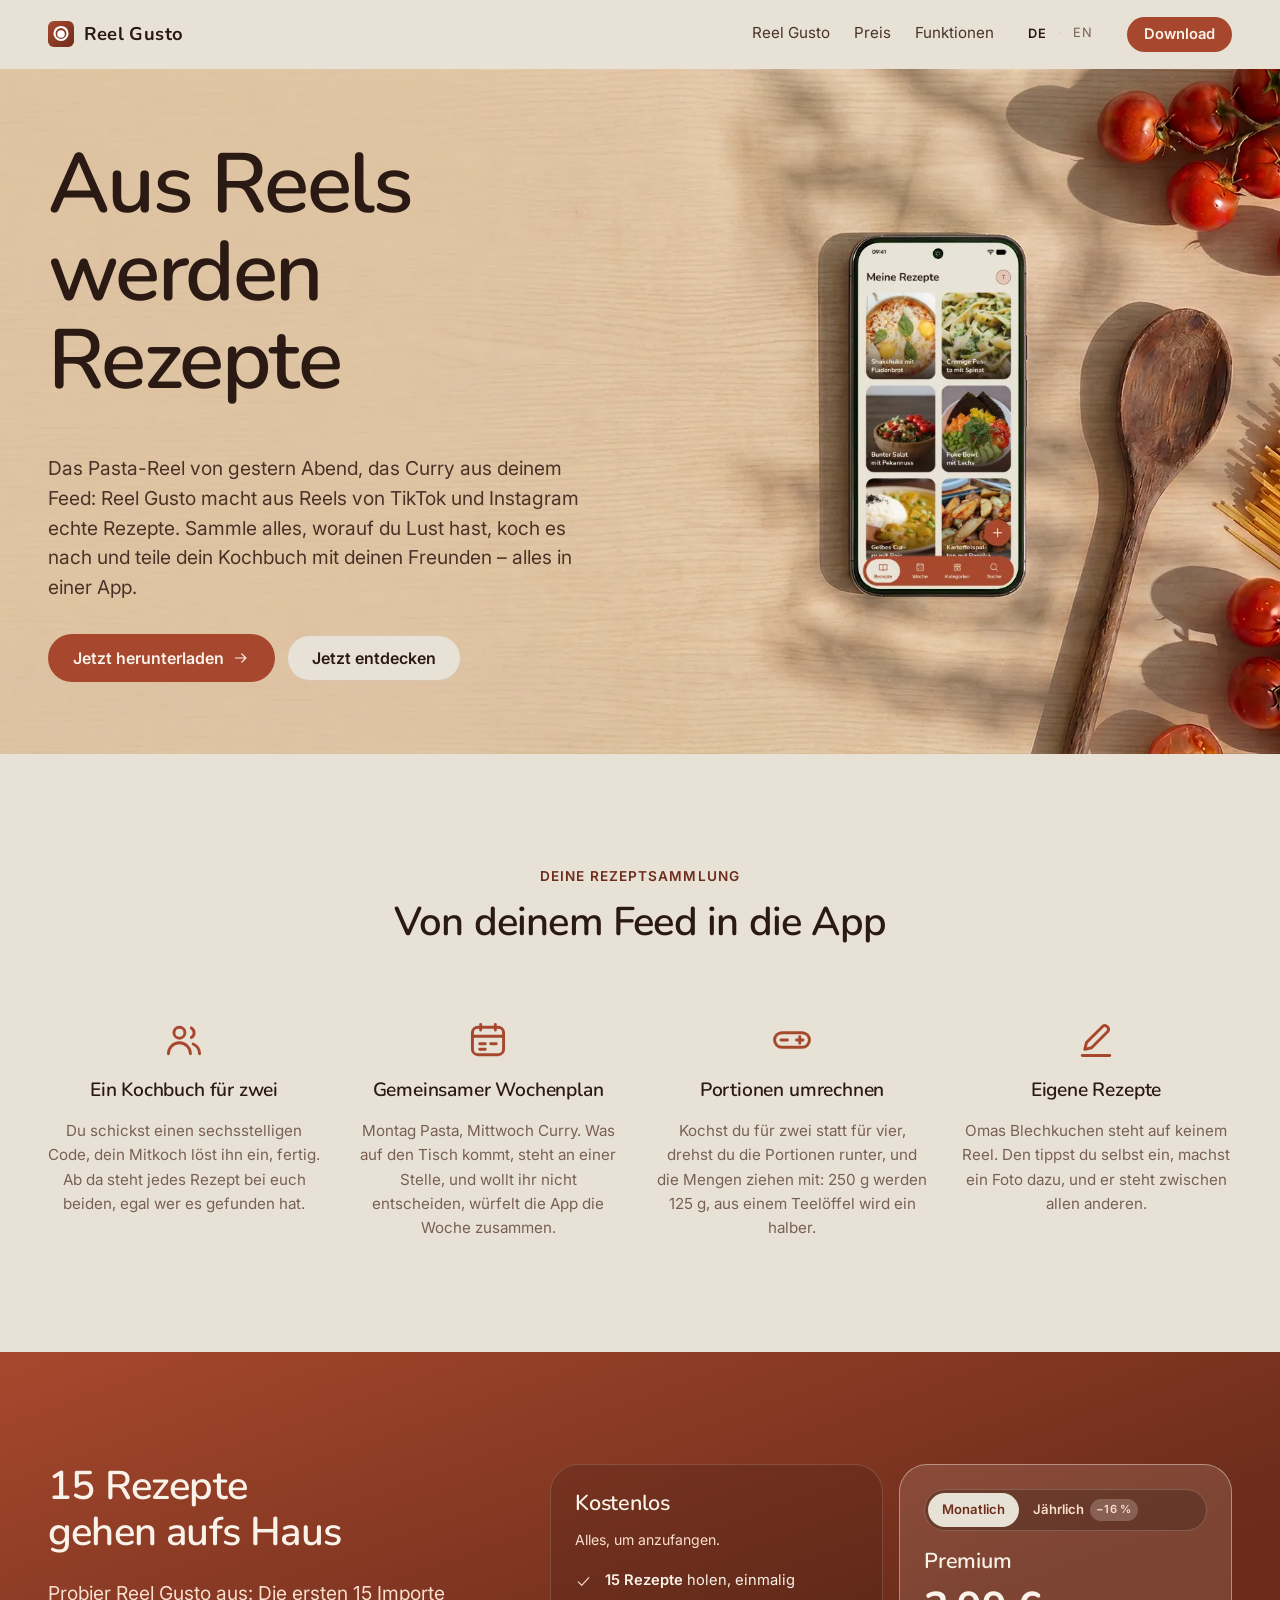
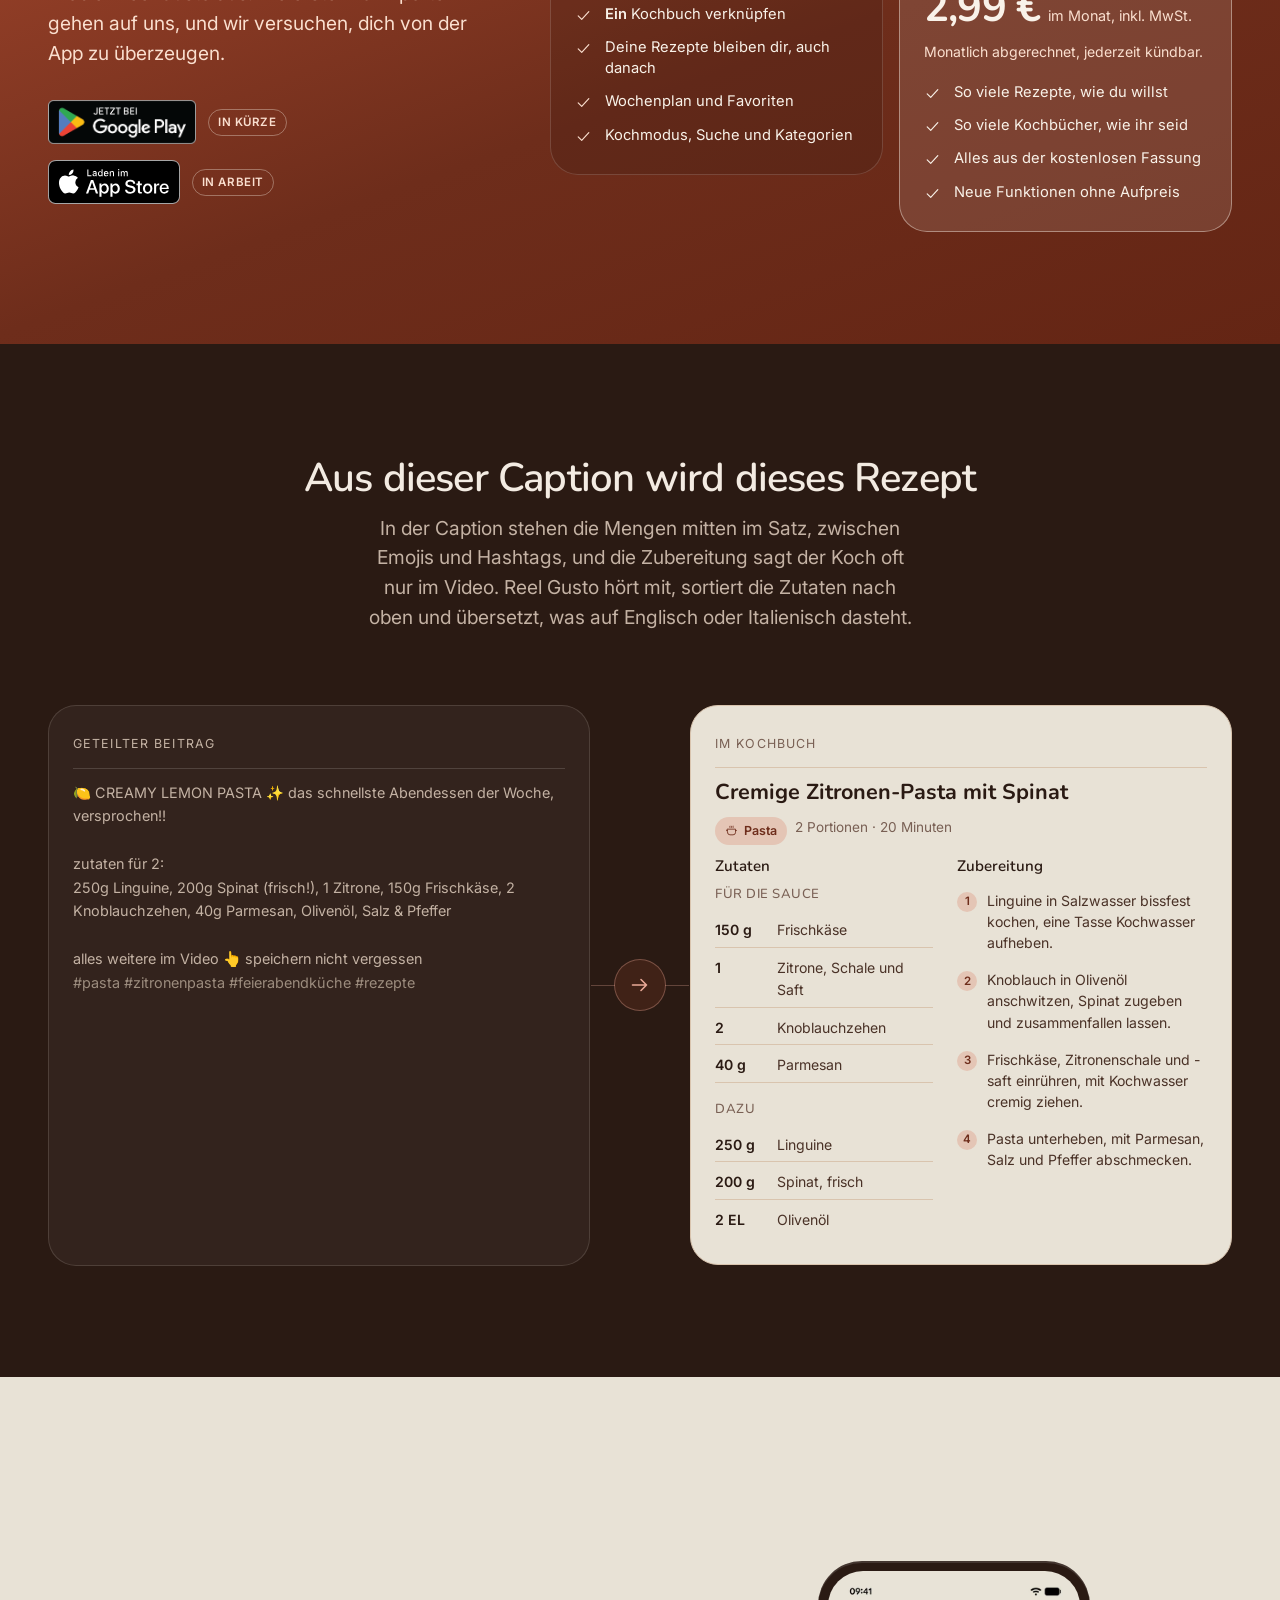
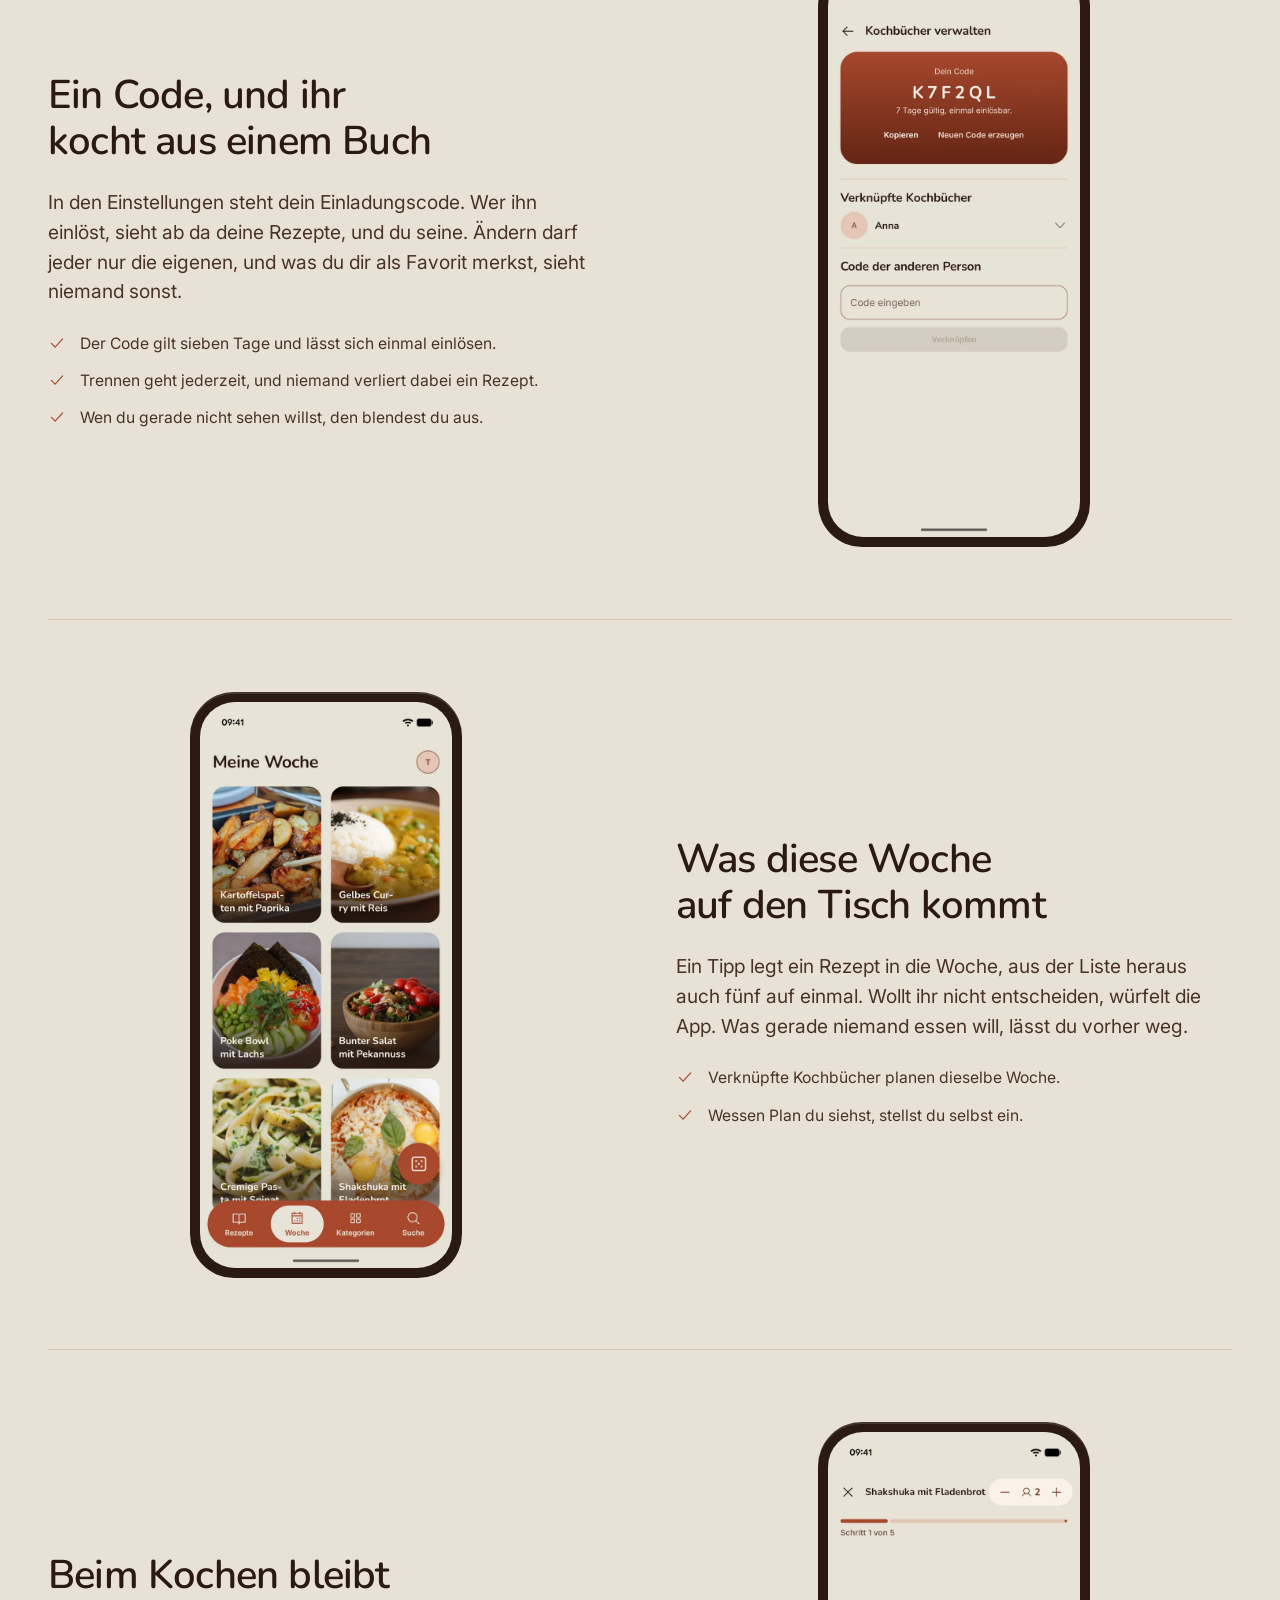
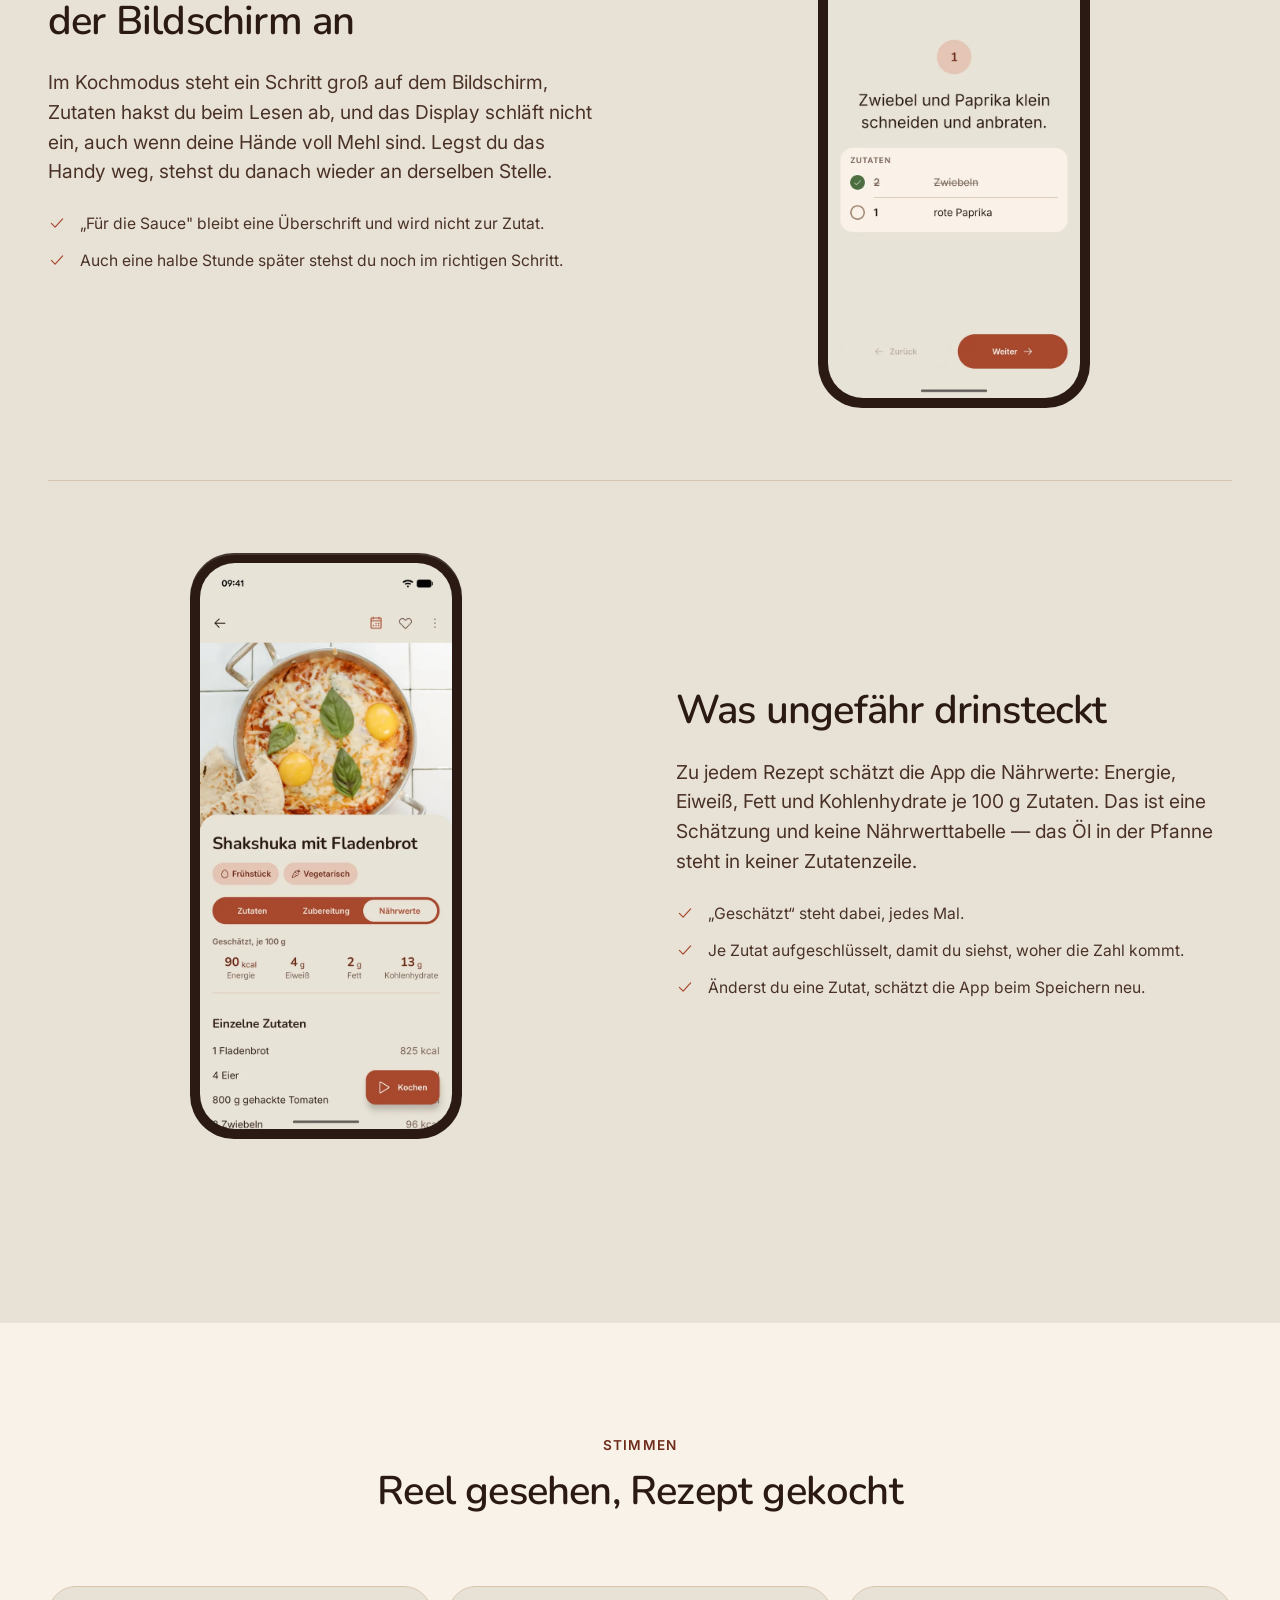
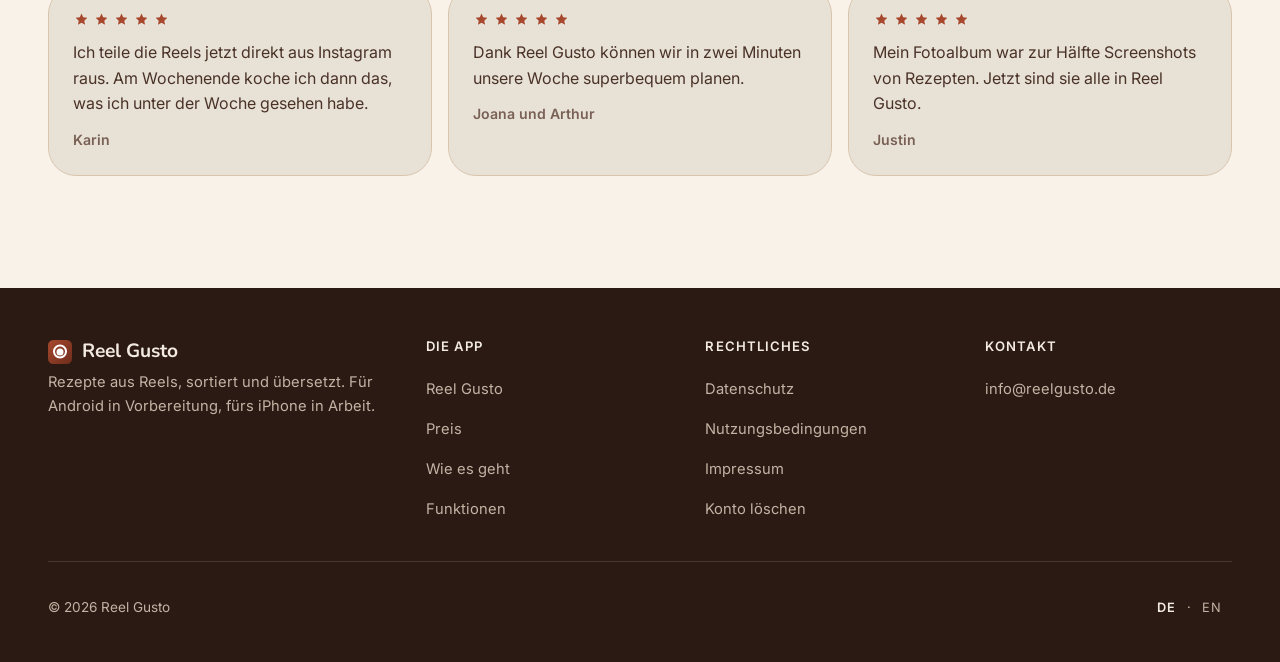
==== commit ca27c8f2: "Block zur Naehrwert-Schaetzung, neue Screenshots, Header auf Sandstand Uebernahme aus gutster95/koch" ====
--- a/index.html
+++ b/index.html
@@ -499,7 +499,41 @@
           <div class="telefon">
             <img class="schirm-bild" src="bilder/app-kochmodus.webp"
                  width="640" height="1436" loading="lazy" decoding="async"
-                 alt="Der Kochmodus der App: Schritt 3 von 5 gross dargestellt, unten die Knoepfe Zurueck und Weiter.">
+                 alt="Der Kochmodus der App: Schritt 1 von 5 gross dargestellt, darunter die Zutaten dieses Schritts, eine davon abgehakt.">
+          </div>
+        </div>
+      </div>
+
+      <!--
+        Naehrwerte stehen bewusst ZULETZT und bewusst zurueckhaltend: Es ist eine
+        Schaetzung, und eine Kalorienzahl sieht geschaetzt genauso aus wie
+        gemessen. Der Block sagt darum in Ueberschrift, Fliesstext UND erstem
+        Punkt, dass geschaetzt wird - wer ihn kuerzt, nimmt genau die Stelle
+        heraus, die ihn richtig macht. Keine Abbildung einer Naehrwerttabelle,
+        kein Wort, das nach Pflichtkennzeichnung klingt (LMIV).
+      -->
+      <div class="zug zug-gedreht" data-auftritt-gruppe>
+        <div class="zug-text" data-auftritt>
+          <h2>Was ungef&auml;hr drinsteckt</h2>
+          <p class="gross">
+            Zu jedem Rezept sch&auml;tzt die App die N&auml;hrwerte: Energie, Eiwei&szlig;, Fett und
+            Kohlenhydrate je 100&nbsp;g Zutaten. Das ist eine Sch&auml;tzung und keine
+            N&auml;hrwerttabelle &mdash; das &Ouml;l in der Pfanne steht in keiner Zutatenzeile.
+          </p>
+          <ul class="zug-punkte">
+            <li><svg width="18" height="18" viewBox="0 0 24 24" aria-hidden="true"><use href="#i-haken"/></svg>
+              <span>&bdquo;Gesch&auml;tzt&ldquo; steht dabei, jedes Mal.</span></li>
+            <li><svg width="18" height="18" viewBox="0 0 24 24" aria-hidden="true"><use href="#i-haken"/></svg>
+              <span>Je Zutat aufgeschl&uuml;sselt, damit du siehst, woher die Zahl kommt.</span></li>
+            <li><svg width="18" height="18" viewBox="0 0 24 24" aria-hidden="true"><use href="#i-haken"/></svg>
+              <span>&Auml;nderst du eine Zutat, sch&auml;tzt die App beim Speichern neu.</span></li>
+          </ul>
+        </div>
+        <div class="zug-bild" data-auftritt style="--i:1">
+          <div class="telefon">
+            <img class="schirm-bild" src="bilder/app-naehrwerte.webp"
+                 width="640" height="1436" loading="lazy" decoding="async"
+                 alt="Der Naehrwerte-Reiter eines Rezepts: gesch&auml;tzte Werte je 100 g und darunter die Einzelposten je Zutat.">
           </div>
         </div>
       </div>
